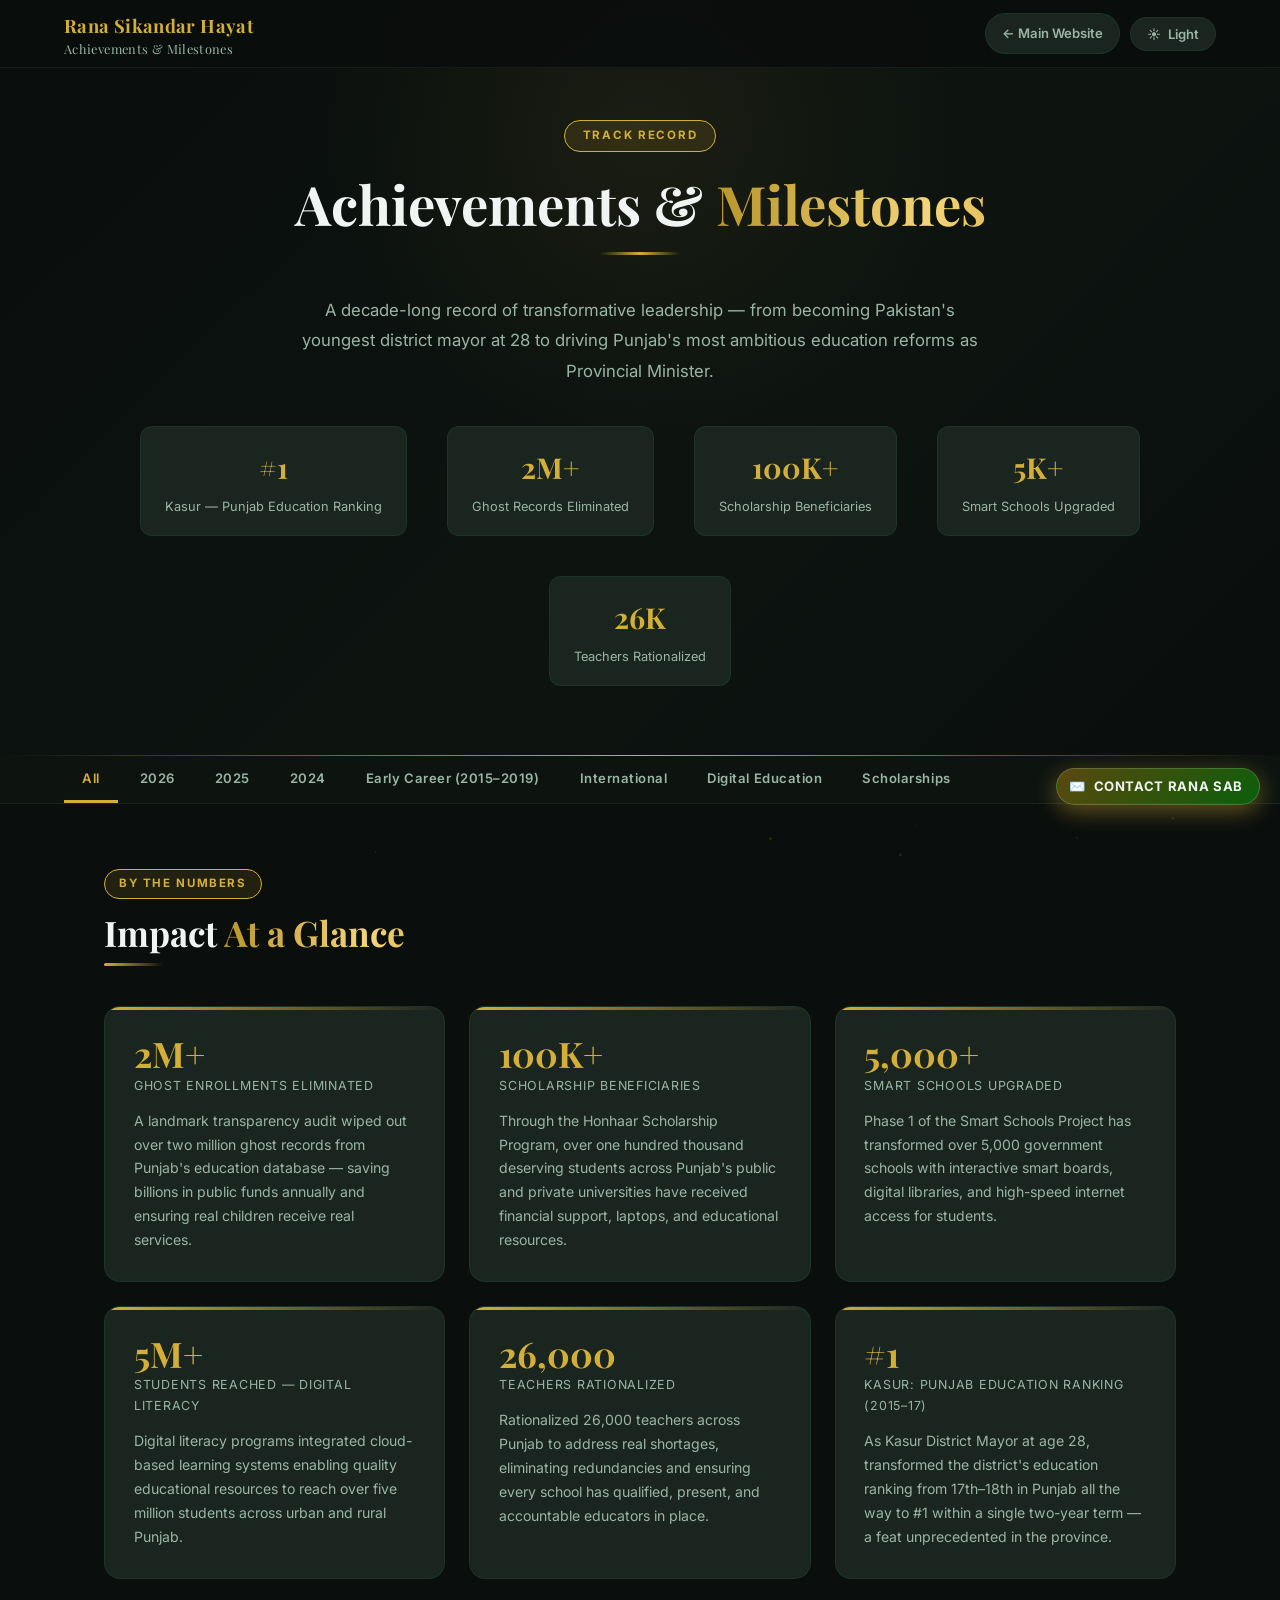
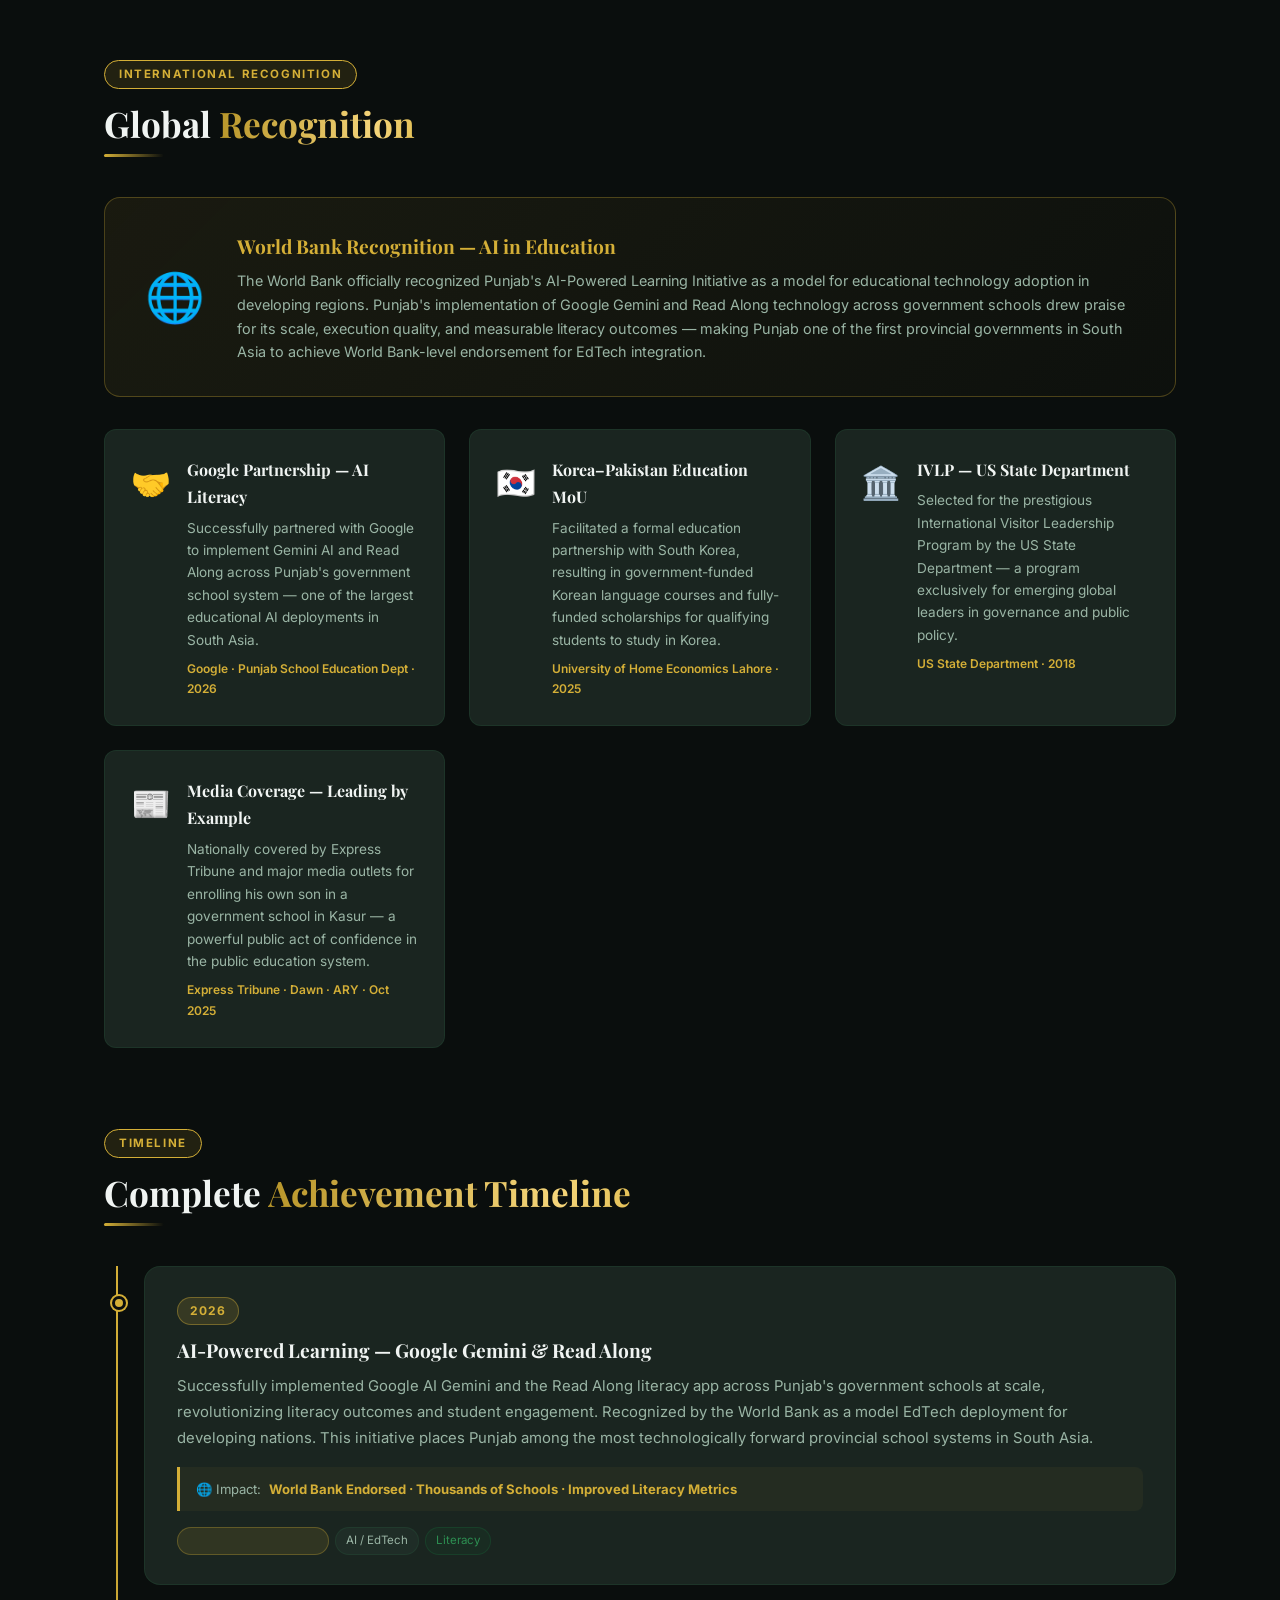
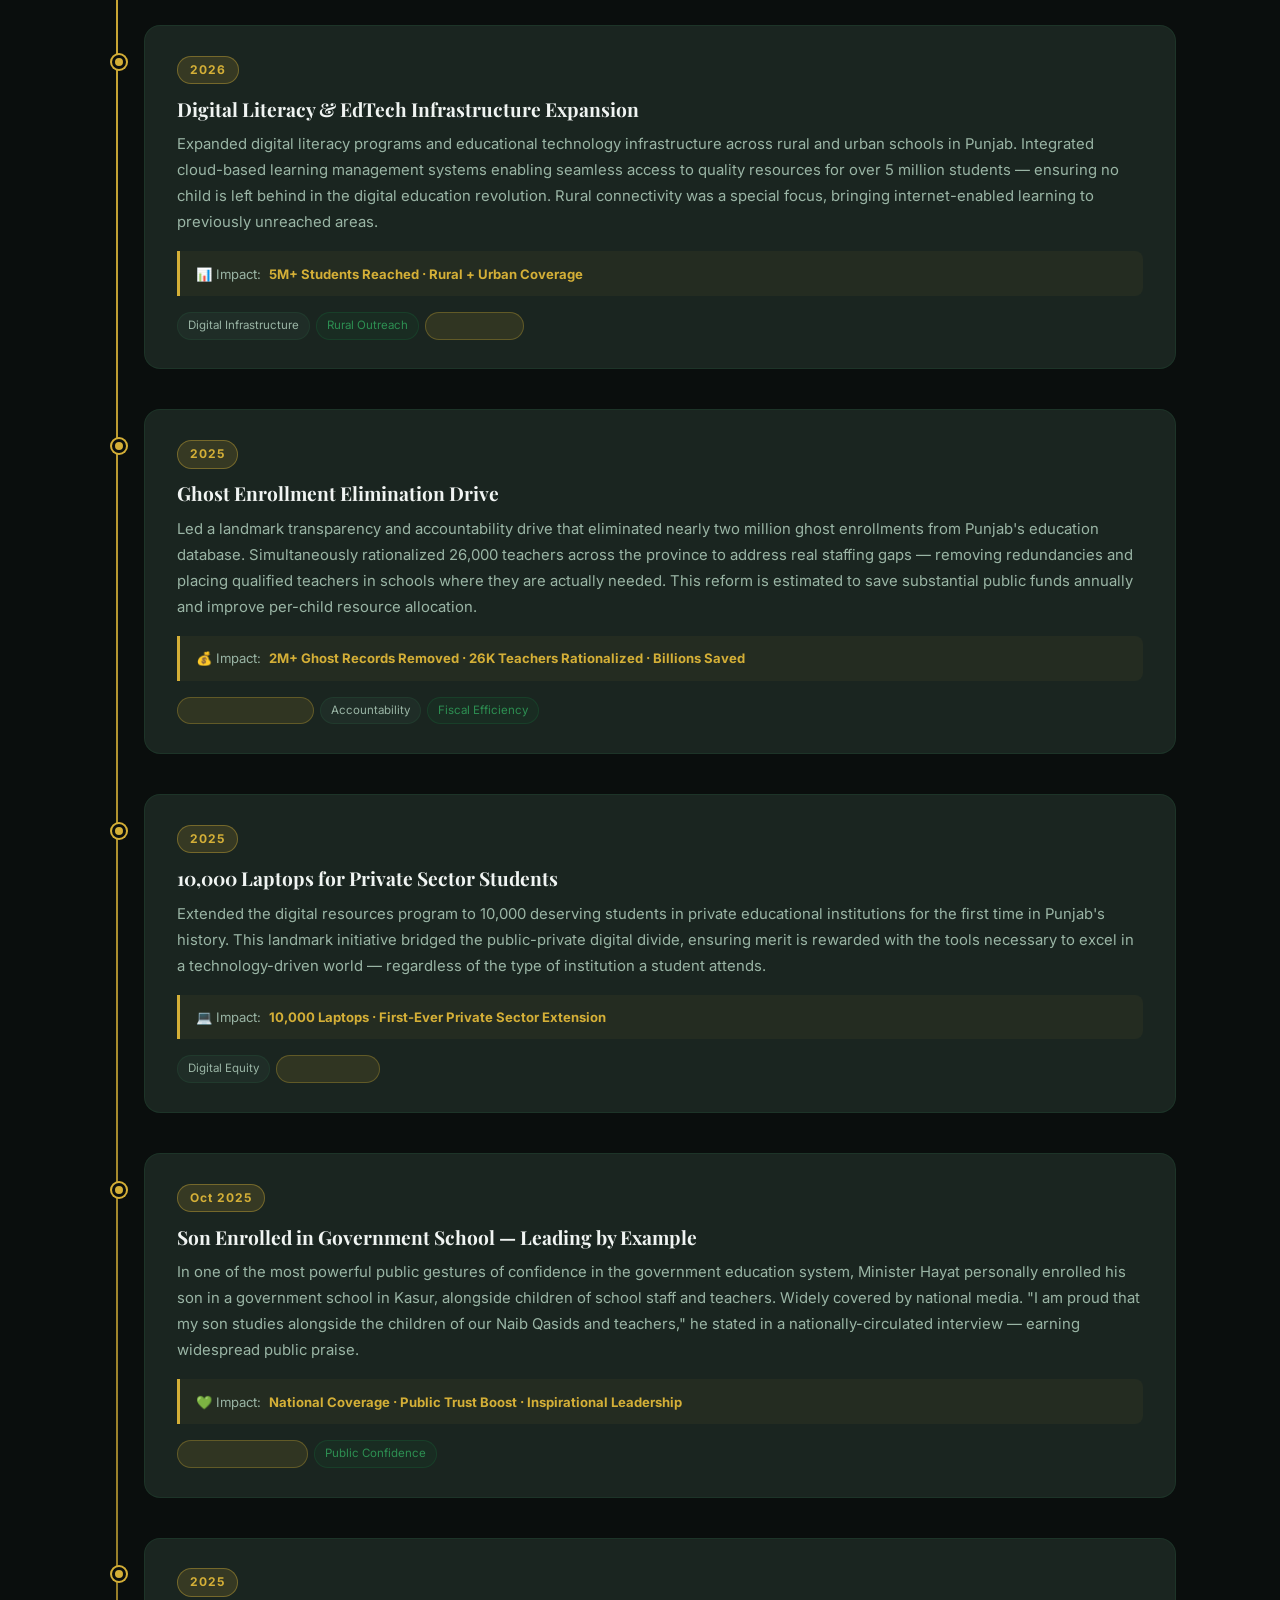
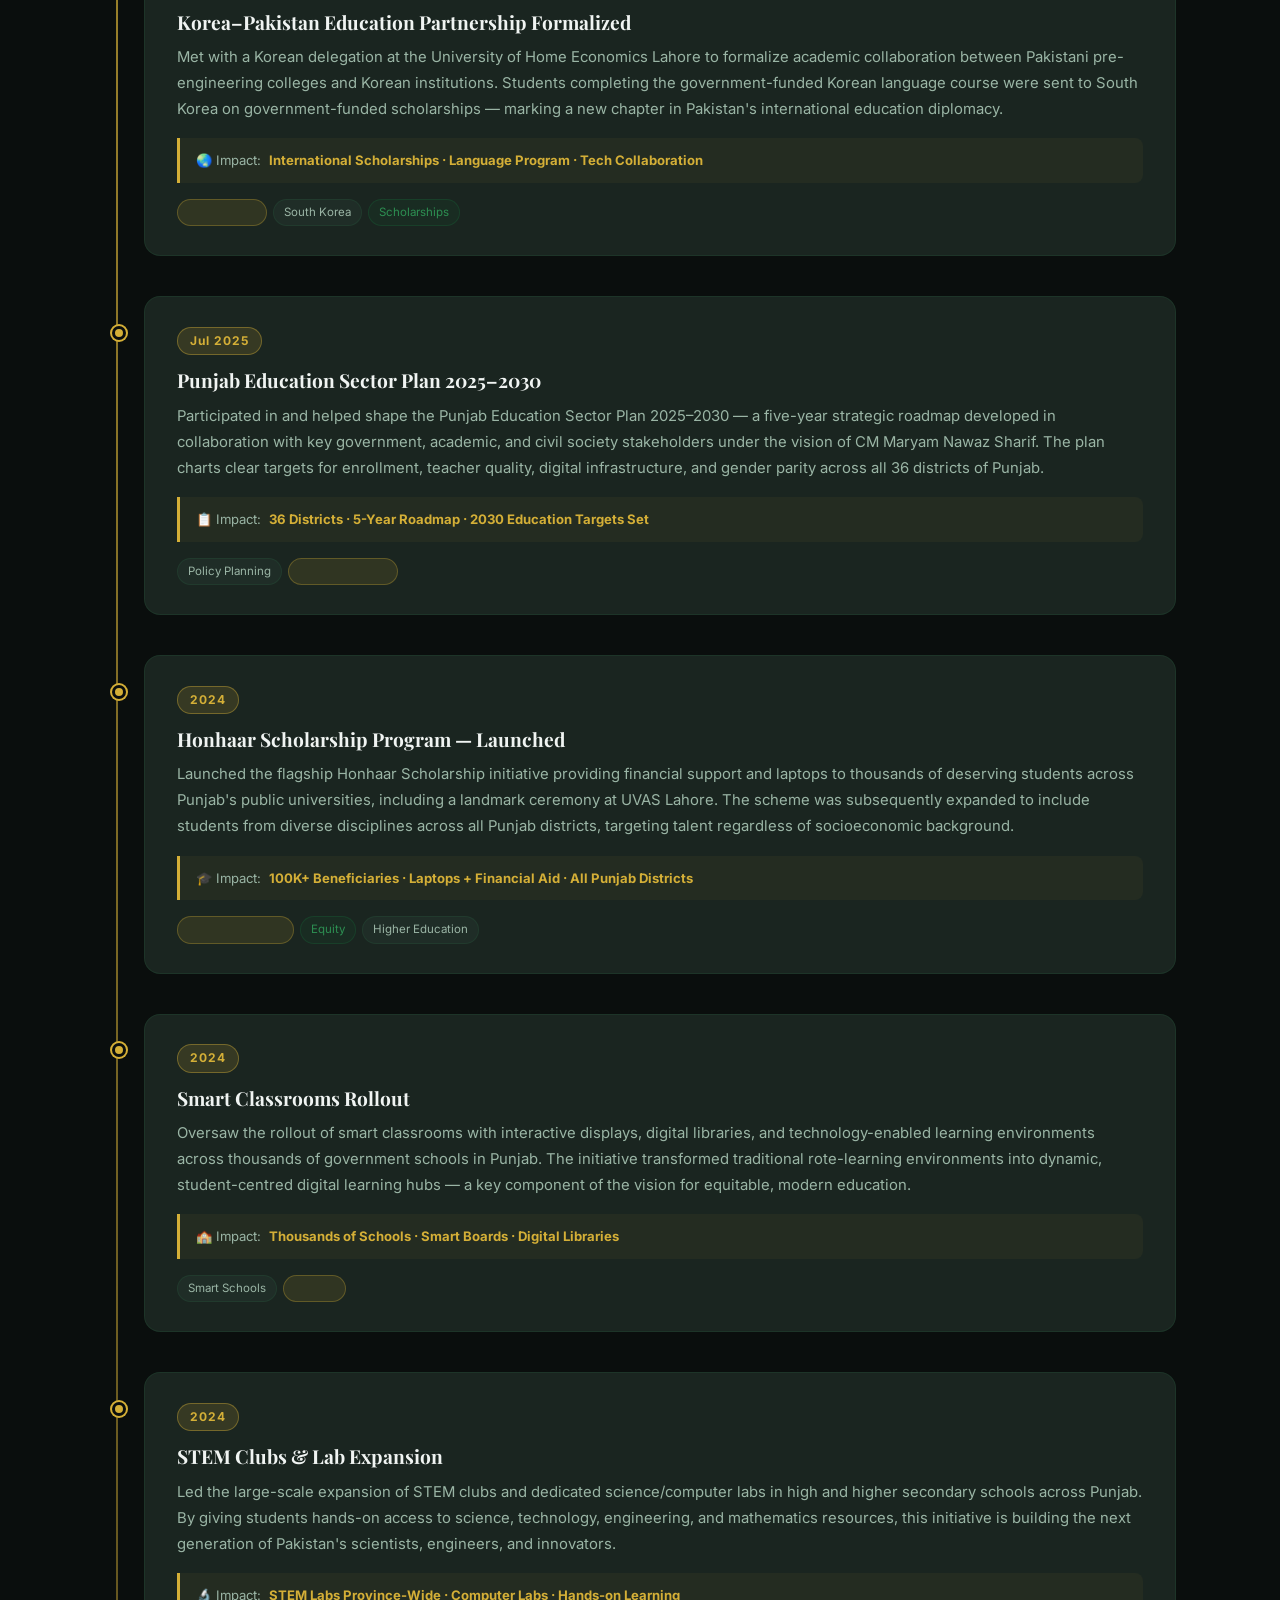
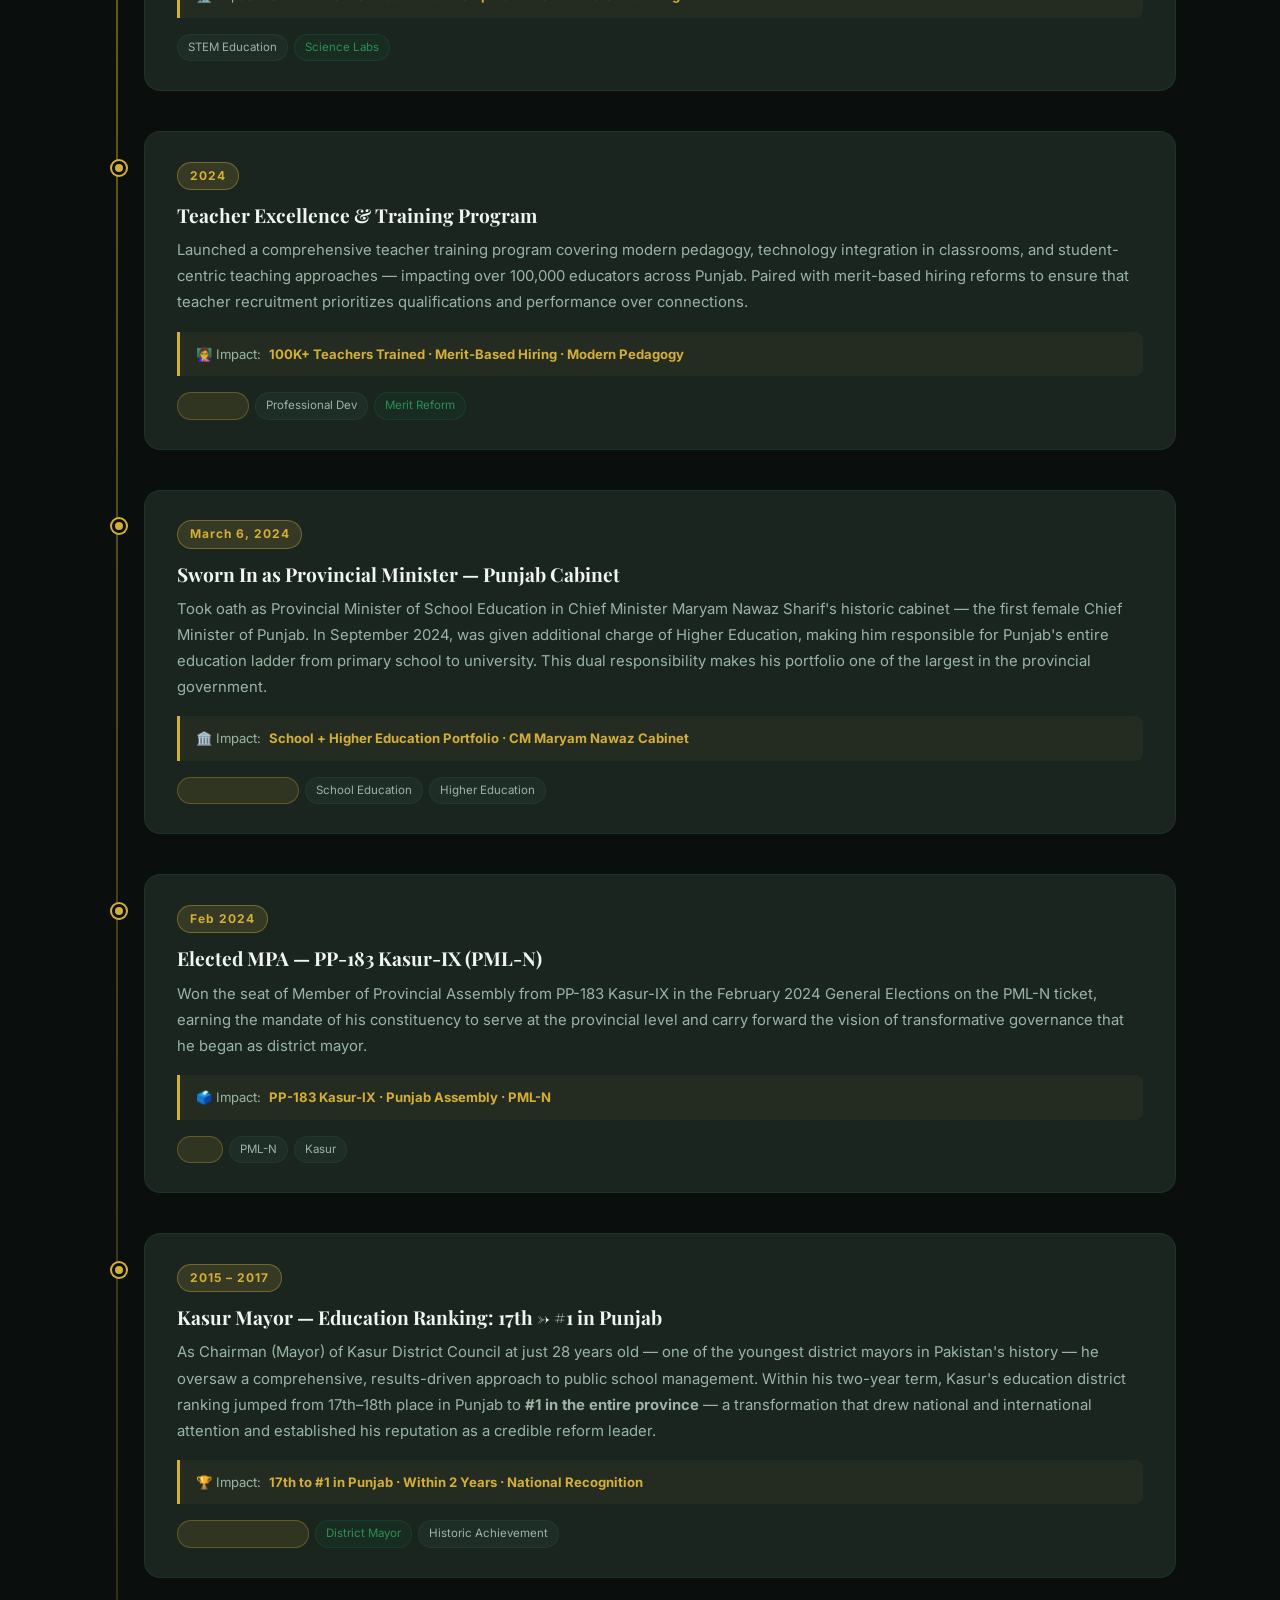
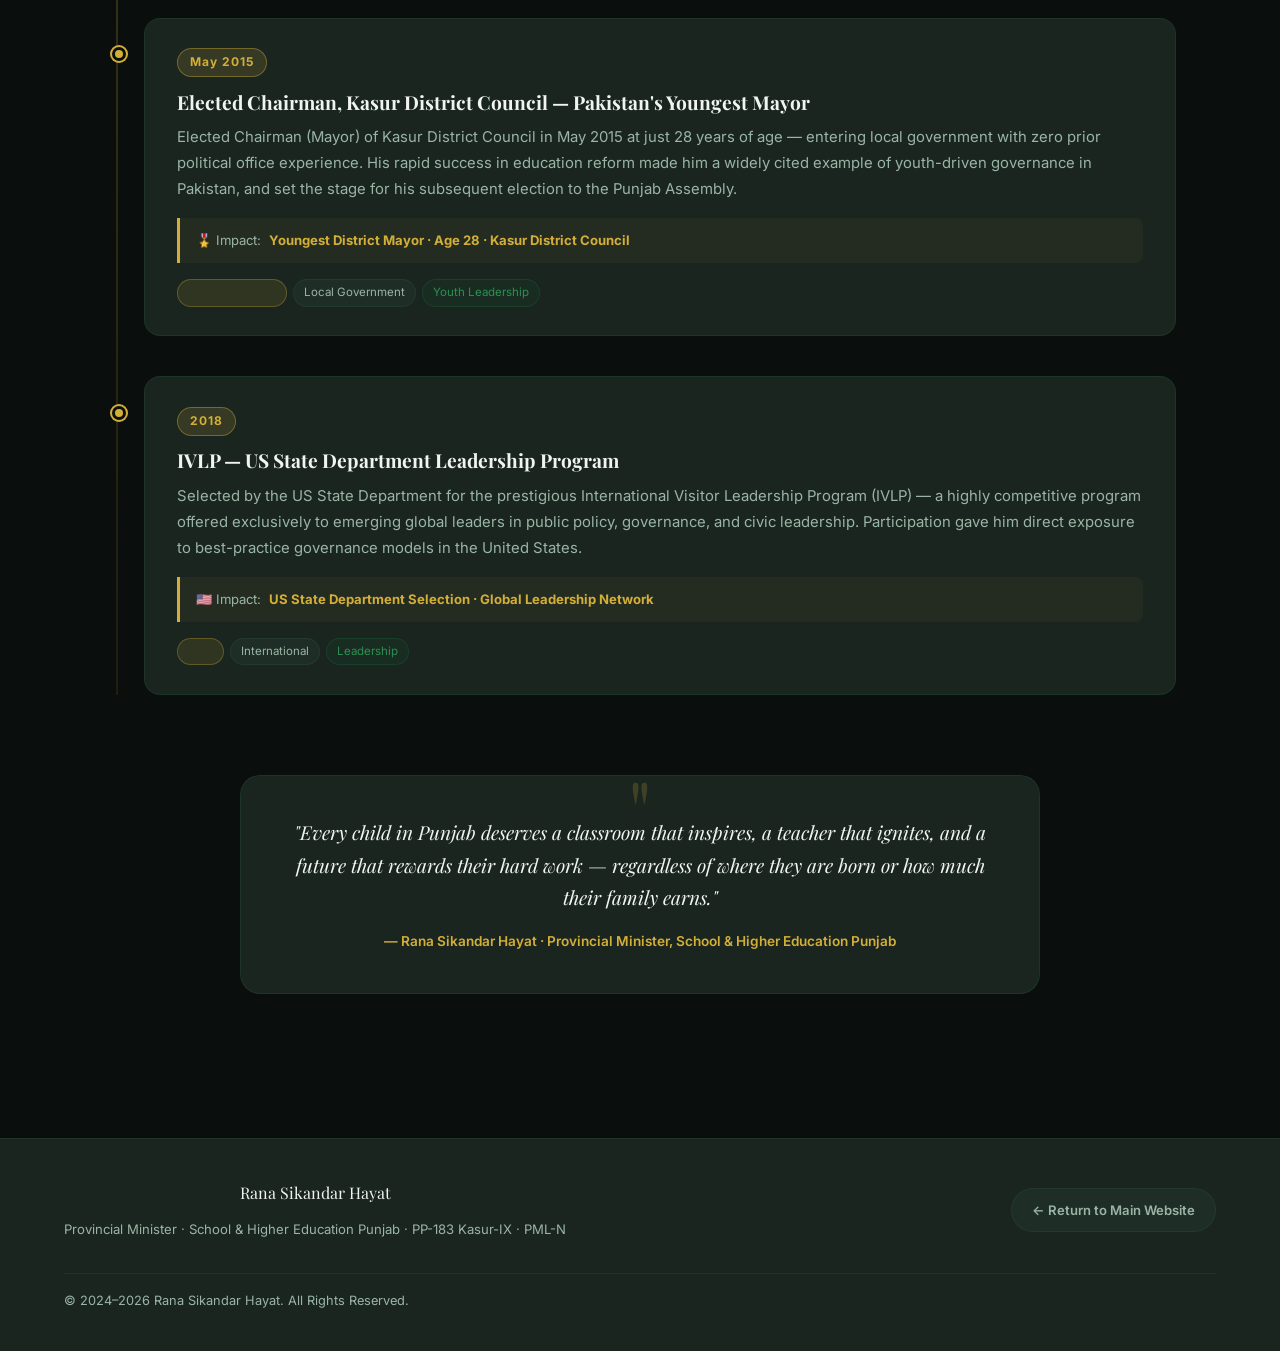
==== achievements.html @ 2fbdd2b3 "Add files via upload" ====
<!DOCTYPE html>
<html lang="en" data-theme="dark">
<head>
<meta charset="UTF-8">
<meta name="viewport" content="width=device-width, initial-scale=1.0">
<title>Achievements & Milestones | Rana Sikandar Hayat</title>
<link rel="shortcut icon" href="favicon/letter-s.ico" type="image/x-icon">
<meta name="description" content="Complete achievements, milestones, and policy reforms of Rana Sikandar Hayat, Provincial Minister of School Education, Punjab.">
<link href="https://fonts.googleapis.com/css2?family=Playfair+Display:wght@400;500;600;700&family=Inter:wght@300;400;500;600;700&display=swap" rel="stylesheet">
<link rel="stylesheet" href="style.css">
</head>
<body class="content-page page-achievements">

<canvas id="particles-canvas"></canvas>
<div class="scroll-progress" id="scrollProgress"></div>

<!-- NAVIGATION -->
<nav>
  <div class="nav-logo">
    Rana Sikandar Hayat
    <span>Achievements & Milestones</span>
  </div>
  <div class="nav-actions">
    <a href="index.html" class="back-btn">← Main Website</a>
    <button class="theme-btn">
      <span id="theme-icon">☀️</span>
      <span id="theme-text">Light</span>
    </button>
  </div>
</nav>

<!-- HERO -->
<section class="page-hero">
  <div class="hero-tag-pill">Track Record</div>
  <h1>Achievements &amp; <span class="gold">Milestones</span></h1>
  <div class="hero-divider-line"></div>
  <p>
    A decade-long record of transformative leadership — from becoming Pakistan's youngest district mayor at 28 
    to driving Punjab's most ambitious education reforms as Provincial Minister.
  </p>
  <div class="hero-stats-row">
    <div class="hero-stat-box">
      <strong>#1</strong>
      <span>Kasur — Punjab Education Ranking</span>
    </div>
    <div class="hero-stat-box">
      <strong>2M+</strong>
      <span>Ghost Records Eliminated</span>
    </div>
    <div class="hero-stat-box">
      <strong>100K+</strong>
      <span>Scholarship Beneficiaries</span>
    </div>
    <div class="hero-stat-box">
      <strong>5K+</strong>
      <span>Smart Schools Upgraded</span>
    </div>
    <div class="hero-stat-box">
      <strong>26K</strong>
      <span>Teachers Rationalized</span>
    </div>
  </div>
</section>

<!-- FILTER BAR -->
<div class="filter-bar" id="filterBar">
  <button class="filter-btn active" data-filter-kind="achievements" data-filter-value="all">All</button>
  <button class="filter-btn" data-filter-kind="achievements" data-filter-value="2026">2026</button>
  <button class="filter-btn" data-filter-kind="achievements" data-filter-value="2025">2025</button>
  <button class="filter-btn" data-filter-kind="achievements" data-filter-value="2024">2024</button>
  <button class="filter-btn" data-filter-kind="achievements" data-filter-value="early">Early Career (2015–2019)</button>
  <button class="filter-btn" data-filter-kind="achievements" data-filter-value="intl">International</button>
  <button class="filter-btn" data-filter-kind="achievements" data-filter-value="digital">Digital Education</button>
  <button class="filter-btn" data-filter-kind="achievements" data-filter-value="scholarship">Scholarships</button>
</div>

<div class="achievements-page">

  <!-- ══ SECTION: LANDMARK IMPACT NUMBERS ══ -->
  <section class="ach-section" data-ach="all">
    <div class="ach-section-tag">By the Numbers</div>
    <h2 class="ach-section-title reveal">Impact <span class="gold">At a Glance</span></h2>
    <div class="ach-divider"></div>
    <div class="ach-cards-grid">
      <div class="ach-card reveal">
        <div class="ach-number">2M+</div>
        <div class="ach-label">Ghost Enrollments Eliminated</div>
        <p style="margin-top:.8rem;">A landmark transparency audit wiped out over two million ghost records from Punjab's education database — saving billions in public funds annually and ensuring real children receive real services.</p>
      </div>
      <div class="ach-card reveal">
        <div class="ach-number">100K+</div>
        <div class="ach-label">Scholarship Beneficiaries</div>
        <p style="margin-top:.8rem;">Through the Honhaar Scholarship Program, over one hundred thousand deserving students across Punjab's public and private universities have received financial support, laptops, and educational resources.</p>
      </div>
      <div class="ach-card reveal">
        <div class="ach-number">5,000+</div>
        <div class="ach-label">Smart Schools Upgraded</div>
        <p style="margin-top:.8rem;">Phase 1 of the Smart Schools Project has transformed over 5,000 government schools with interactive smart boards, digital libraries, and high-speed internet access for students.</p>
      </div>
      <div class="ach-card reveal">
        <div class="ach-number">5M+</div>
        <div class="ach-label">Students Reached — Digital Literacy</div>
        <p style="margin-top:.8rem;">Digital literacy programs integrated cloud-based learning systems enabling quality educational resources to reach over five million students across urban and rural Punjab.</p>
      </div>
      <div class="ach-card reveal">
        <div class="ach-number">26,000</div>
        <div class="ach-label">Teachers Rationalized</div>
        <p style="margin-top:.8rem;">Rationalized 26,000 teachers across Punjab to address real shortages, eliminating redundancies and ensuring every school has qualified, present, and accountable educators in place.</p>
      </div>
      <div class="ach-card reveal">
        <div class="ach-number">#1</div>
        <div class="ach-label">Kasur: Punjab Education Ranking (2015–17)</div>
        <p style="margin-top:.8rem;">As Kasur District Mayor at age 28, transformed the district's education ranking from 17th–18th in Punjab all the way to #1 within a single two-year term — a feat unprecedented in the province.</p>
      </div>
    </div>
  </section>

  <!-- ══ SECTION: WORLD BANK RECOGNITION ══ -->
  <section class="ach-section" data-ach="all intl 2026 digital">
    <div class="ach-section-tag">International Recognition</div>
    <h2 class="ach-section-title reveal">Global <span class="gold">Recognition</span></h2>
    <div class="ach-divider"></div>

    <div class="wb-recognition reveal">
      <div class="wb-logo">🌐</div>
      <div class="wb-body">
        <h4>World Bank Recognition — AI in Education</h4>
        <p>The World Bank officially recognized Punjab's AI-Powered Learning Initiative as a model for educational technology adoption in developing regions. Punjab's implementation of Google Gemini and Read Along technology across government schools drew praise for its scale, execution quality, and measurable literacy outcomes — making Punjab one of the first provincial governments in South Asia to achieve World Bank-level endorsement for EdTech integration.</p>
      </div>
    </div>

    <div class="recognition-grid">
      <div class="recognition-card reveal">
        <div class="rec-icon">🤝</div>
        <div class="rec-body">
          <h4>Google Partnership — AI Literacy</h4>
          <p>Successfully partnered with Google to implement Gemini AI and Read Along across Punjab's government school system — one of the largest educational AI deployments in South Asia.</p>
          <span class="rec-source">Google · Punjab School Education Dept · 2026</span>
        </div>
      </div>
      <div class="recognition-card reveal">
        <div class="rec-icon">🇰🇷</div>
        <div class="rec-body">
          <h4>Korea–Pakistan Education MoU</h4>
          <p>Facilitated a formal education partnership with South Korea, resulting in government-funded Korean language courses and fully-funded scholarships for qualifying students to study in Korea.</p>
          <span class="rec-source">University of Home Economics Lahore · 2025</span>
        </div>
      </div>
      <div class="recognition-card reveal">
        <div class="rec-icon">🏛️</div>
        <div class="rec-body">
          <h4>IVLP — US State Department</h4>
          <p>Selected for the prestigious International Visitor Leadership Program by the US State Department — a program exclusively for emerging global leaders in governance and public policy.</p>
          <span class="rec-source">US State Department · 2018</span>
        </div>
      </div>
      <div class="recognition-card reveal">
        <div class="rec-icon">📰</div>
        <div class="rec-body">
          <h4>Media Coverage — Leading by Example</h4>
          <p>Nationally covered by Express Tribune and major media outlets for enrolling his own son in a government school in Kasur — a powerful public act of confidence in the public education system.</p>
          <span class="rec-source">Express Tribune · Dawn · ARY · Oct 2025</span>
        </div>
      </div>
    </div>
  </section>

  <!-- ══ SECTION: FULL ACHIEVEMENT TIMELINE ══ -->
  <section class="ach-section" data-ach="all">
    <div class="ach-section-tag">Timeline</div>
    <h2 class="ach-section-title reveal">Complete <span class="gold">Achievement Timeline</span></h2>
    <div class="ach-divider"></div>

    <div class="ach-timeline">

      <!-- 2026 -->
      <div class="ach-item reveal" data-filter="2026 digital intl">
        <div class="ach-year-badge">2026</div>
        <h3>AI-Powered Learning — Google Gemini &amp; Read Along</h3>
        <p>Successfully implemented Google AI Gemini and the Read Along literacy app across Punjab's government schools at scale, revolutionizing literacy outcomes and student engagement. Recognized by the World Bank as a model EdTech deployment for developing nations. This initiative places Punjab among the most technologically forward provincial school systems in South Asia.</p>
        <div class="ach-impact"><span>🌐 Impact:</span><strong>World Bank Endorsed · Thousands of Schools · Improved Literacy Metrics</strong></div>
        <div class="ach-tags">
          <span class="ach-tag gold">World Bank Recognition</span>
          <span class="ach-tag">AI / EdTech</span>
          <span class="ach-tag green">Literacy</span>
        </div>
      </div>

      <div class="ach-item reveal" data-filter="2026 digital">
        <div class="ach-year-badge">2026</div>
        <h3>Digital Literacy &amp; EdTech Infrastructure Expansion</h3>
        <p>Expanded digital literacy programs and educational technology infrastructure across rural and urban schools in Punjab. Integrated cloud-based learning management systems enabling seamless access to quality resources for over 5 million students — ensuring no child is left behind in the digital education revolution. Rural connectivity was a special focus, bringing internet-enabled learning to previously unreached areas.</p>
        <div class="ach-impact"><span>📊 Impact:</span><strong>5M+ Students Reached · Rural + Urban Coverage</strong></div>
        <div class="ach-tags">
          <span class="ach-tag">Digital Infrastructure</span>
          <span class="ach-tag green">Rural Outreach</span>
          <span class="ach-tag gold">5M+ Students</span>
        </div>
      </div>

      <!-- 2025 -->
      <div class="ach-item reveal" data-filter="2025">
        <div class="ach-year-badge">2025</div>
        <h3>Ghost Enrollment Elimination Drive</h3>
        <p>Led a landmark transparency and accountability drive that eliminated nearly two million ghost enrollments from Punjab's education database. Simultaneously rationalized 26,000 teachers across the province to address real staffing gaps — removing redundancies and placing qualified teachers in schools where they are actually needed. This reform is estimated to save substantial public funds annually and improve per-child resource allocation.</p>
        <div class="ach-impact"><span>💰 Impact:</span><strong>2M+ Ghost Records Removed · 26K Teachers Rationalized · Billions Saved</strong></div>
        <div class="ach-tags">
          <span class="ach-tag gold">Transparency Reform</span>
          <span class="ach-tag">Accountability</span>
          <span class="ach-tag green">Fiscal Efficiency</span>
        </div>
      </div>

      <div class="ach-item reveal" data-filter="2025">
        <div class="ach-year-badge">2025</div>
        <h3>10,000 Laptops for Private Sector Students</h3>
        <p>Extended the digital resources program to 10,000 deserving students in private educational institutions for the first time in Punjab's history. This landmark initiative bridged the public-private digital divide, ensuring merit is rewarded with the tools necessary to excel in a technology-driven world — regardless of the type of institution a student attends.</p>
        <div class="ach-impact"><span>💻 Impact:</span><strong>10,000 Laptops · First-Ever Private Sector Extension</strong></div>
        <div class="ach-tags">
          <span class="ach-tag">Digital Equity</span>
          <span class="ach-tag gold">First of its Kind</span>
        </div>
      </div>

      <div class="ach-item reveal" data-filter="2025">
        <div class="ach-year-badge">Oct 2025</div>
        <h3>Son Enrolled in Government School — Leading by Example</h3>
        <p>In one of the most powerful public gestures of confidence in the government education system, Minister Hayat personally enrolled his son in a government school in Kasur, alongside children of school staff and teachers. Widely covered by national media. "I am proud that my son studies alongside the children of our Naib Qasids and teachers," he stated in a nationally-circulated interview — earning widespread public praise.</p>
        <div class="ach-impact"><span>💚 Impact:</span><strong>National Coverage · Public Trust Boost · Inspirational Leadership</strong></div>
        <div class="ach-tags">
          <span class="ach-tag gold">Leading by Example</span>
          <span class="ach-tag green">Public Confidence</span>
        </div>
      </div>

      <div class="ach-item reveal" data-filter="2025 intl">
        <div class="ach-year-badge">2025</div>
        <h3>Korea–Pakistan Education Partnership Formalized</h3>
        <p>Met with a Korean delegation at the University of Home Economics Lahore to formalize academic collaboration between Pakistani pre-engineering colleges and Korean institutions. Students completing the government-funded Korean language course were sent to South Korea on government-funded scholarships — marking a new chapter in Pakistan's international education diplomacy.</p>
        <div class="ach-impact"><span>🌏 Impact:</span><strong>International Scholarships · Language Program · Tech Collaboration</strong></div>
        <div class="ach-tags">
          <span class="ach-tag gold">International</span>
          <span class="ach-tag">South Korea</span>
          <span class="ach-tag green">Scholarships</span>
        </div>
      </div>

      <div class="ach-item reveal" data-filter="2025">
        <div class="ach-year-badge">Jul 2025</div>
        <h3>Punjab Education Sector Plan 2025–2030</h3>
        <p>Participated in and helped shape the Punjab Education Sector Plan 2025–2030 — a five-year strategic roadmap developed in collaboration with key government, academic, and civil society stakeholders under the vision of CM Maryam Nawaz Sharif. The plan charts clear targets for enrollment, teacher quality, digital infrastructure, and gender parity across all 36 districts of Punjab.</p>
        <div class="ach-impact"><span>📋 Impact:</span><strong>36 Districts · 5-Year Roadmap · 2030 Education Targets Set</strong></div>
        <div class="ach-tags">
          <span class="ach-tag">Policy Planning</span>
          <span class="ach-tag gold">5-Year Roadmap</span>
        </div>
      </div>

      <!-- 2024 -->
      <div class="ach-item reveal" data-filter="2024 scholarship">
        <div class="ach-year-badge">2024</div>
        <h3>Honhaar Scholarship Program — Launched</h3>
        <p>Launched the flagship Honhaar Scholarship initiative providing financial support and laptops to thousands of deserving students across Punjab's public universities, including a landmark ceremony at UVAS Lahore. The scheme was subsequently expanded to include students from diverse disciplines across all Punjab districts, targeting talent regardless of socioeconomic background.</p>
        <div class="ach-impact"><span>🎓 Impact:</span><strong>100K+ Beneficiaries · Laptops + Financial Aid · All Punjab Districts</strong></div>
        <div class="ach-tags">
          <span class="ach-tag gold">Flagship Initiative</span>
          <span class="ach-tag green">Equity</span>
          <span class="ach-tag">Higher Education</span>
        </div>
      </div>

      <div class="ach-item reveal" data-filter="2024 digital">
        <div class="ach-year-badge">2024</div>
        <h3>Smart Classrooms Rollout</h3>
        <p>Oversaw the rollout of smart classrooms with interactive displays, digital libraries, and technology-enabled learning environments across thousands of government schools in Punjab. The initiative transformed traditional rote-learning environments into dynamic, student-centred digital learning hubs — a key component of the vision for equitable, modern education.</p>
        <div class="ach-impact"><span>🏫 Impact:</span><strong>Thousands of Schools · Smart Boards · Digital Libraries</strong></div>
        <div class="ach-tags">
          <span class="ach-tag">Smart Schools</span>
          <span class="ach-tag gold">EdTech</span>
        </div>
      </div>

      <div class="ach-item reveal" data-filter="2024 digital">
        <div class="ach-year-badge">2024</div>
        <h3>STEM Clubs &amp; Lab Expansion</h3>
        <p>Led the large-scale expansion of STEM clubs and dedicated science/computer labs in high and higher secondary schools across Punjab. By giving students hands-on access to science, technology, engineering, and mathematics resources, this initiative is building the next generation of Pakistan's scientists, engineers, and innovators.</p>
        <div class="ach-impact"><span>🔬 Impact:</span><strong>STEM Labs Province-Wide · Computer Labs · Hands-on Learning</strong></div>
        <div class="ach-tags">
          <span class="ach-tag">STEM Education</span>
          <span class="ach-tag green">Science Labs</span>
        </div>
      </div>

      <div class="ach-item reveal" data-filter="2024">
        <div class="ach-year-badge">2024</div>
        <h3>Teacher Excellence &amp; Training Program</h3>
        <p>Launched a comprehensive teacher training program covering modern pedagogy, technology integration in classrooms, and student-centric teaching approaches — impacting over 100,000 educators across Punjab. Paired with merit-based hiring reforms to ensure that teacher recruitment prioritizes qualifications and performance over connections.</p>
        <div class="ach-impact"><span>👩‍🏫 Impact:</span><strong>100K+ Teachers Trained · Merit-Based Hiring · Modern Pedagogy</strong></div>
        <div class="ach-tags">
          <span class="ach-tag gold">Teachers</span>
          <span class="ach-tag">Professional Dev</span>
          <span class="ach-tag green">Merit Reform</span>
        </div>
      </div>

      <div class="ach-item reveal" data-filter="2024">
        <div class="ach-year-badge">March 6, 2024</div>
        <h3>Sworn In as Provincial Minister — Punjab Cabinet</h3>
        <p>Took oath as Provincial Minister of School Education in Chief Minister Maryam Nawaz Sharif's historic cabinet — the first female Chief Minister of Punjab. In September 2024, was given additional charge of Higher Education, making him responsible for Punjab's entire education ladder from primary school to university. This dual responsibility makes his portfolio one of the largest in the provincial government.</p>
        <div class="ach-impact"><span>🏛️ Impact:</span><strong>School + Higher Education Portfolio · CM Maryam Nawaz Cabinet</strong></div>
        <div class="ach-tags">
          <span class="ach-tag gold">Provincial Minister</span>
          <span class="ach-tag">School Education</span>
          <span class="ach-tag">Higher Education</span>
        </div>
      </div>

      <div class="ach-item reveal" data-filter="2024">
        <div class="ach-year-badge">Feb 2024</div>
        <h3>Elected MPA — PP-183 Kasur-IX (PML-N)</h3>
        <p>Won the seat of Member of Provincial Assembly from PP-183 Kasur-IX in the February 2024 General Elections on the PML-N ticket, earning the mandate of his constituency to serve at the provincial level and carry forward the vision of transformative governance that he began as district mayor.</p>
        <div class="ach-impact"><span>🗳️ Impact:</span><strong>PP-183 Kasur-IX · Punjab Assembly · PML-N</strong></div>
        <div class="ach-tags">
          <span class="ach-tag gold">MPA</span>
          <span class="ach-tag">PML-N</span>
          <span class="ach-tag">Kasur</span>
        </div>
      </div>

      <!-- Early Career -->
      <div class="ach-item reveal" data-filter="early">
        <div class="ach-year-badge">2015 – 2017</div>
        <h3>Kasur Mayor — Education Ranking: 17th → #1 in Punjab</h3>
        <p>As Chairman (Mayor) of Kasur District Council at just 28 years old — one of the youngest district mayors in Pakistan's history — he oversaw a comprehensive, results-driven approach to public school management. Within his two-year term, Kasur's education district ranking jumped from 17th–18th place in Punjab to <strong>#1 in the entire province</strong> — a transformation that drew national and international attention and established his reputation as a credible reform leader.</p>
        <div class="ach-impact"><span>🏆 Impact:</span><strong>17th to #1 in Punjab · Within 2 Years · National Recognition</strong></div>
        <div class="ach-tags">
          <span class="ach-tag gold">#1 Punjab Education</span>
          <span class="ach-tag green">District Mayor</span>
          <span class="ach-tag">Historic Achievement</span>
        </div>
      </div>

      <div class="ach-item reveal" data-filter="early">
        <div class="ach-year-badge">May 2015</div>
        <h3>Elected Chairman, Kasur District Council — Pakistan's Youngest Mayor</h3>
        <p>Elected Chairman (Mayor) of Kasur District Council in May 2015 at just 28 years of age — entering local government with zero prior political office experience. His rapid success in education reform made him a widely cited example of youth-driven governance in Pakistan, and set the stage for his subsequent election to the Punjab Assembly.</p>
        <div class="ach-impact"><span>🎖️ Impact:</span><strong>Youngest District Mayor · Age 28 · Kasur District Council</strong></div>
        <div class="ach-tags">
          <span class="ach-tag gold">Youngest Mayor</span>
          <span class="ach-tag">Local Government</span>
          <span class="ach-tag green">Youth Leadership</span>
        </div>
      </div>

      <div class="ach-item reveal" data-filter="early intl">
        <div class="ach-year-badge">2018</div>
        <h3>IVLP — US State Department Leadership Program</h3>
        <p>Selected by the US State Department for the prestigious International Visitor Leadership Program (IVLP) — a highly competitive program offered exclusively to emerging global leaders in public policy, governance, and civic leadership. Participation gave him direct exposure to best-practice governance models in the United States.</p>
        <div class="ach-impact"><span>🇺🇸 Impact:</span><strong>US State Department Selection · Global Leadership Network</strong></div>
        <div class="ach-tags">
          <span class="ach-tag gold">IVLP</span>
          <span class="ach-tag">International</span>
          <span class="ach-tag green">Leadership</span>
        </div>
      </div>

    </div>
  </section>

  <!-- ══ SECTION: KEY QUOTE ══ -->
  <div class="ach-quote reveal">
    <blockquote>"Every child in Punjab deserves a classroom that inspires, a teacher that ignites, and a future that rewards their hard work — regardless of where they are born or how much their family earns."</blockquote>
    <cite>— Rana Sikandar Hayat · Provincial Minister, School &amp; Higher Education Punjab</cite>
  </div>

</div><!-- /.achievements-page -->

<!-- FOOTER -->
<footer>
  <div class="footer-brand">
    <p>Rana Sikandar Hayat</p>
    <p>Provincial Minister · School &amp; Higher Education Punjab · PP-183 Kasur-IX · PML-N</p>
  </div>
  <a href="index.html" class="footer-back">← Return to Main Website</a>
  <div class="footer-bottom">
    <p>© 2024–2026 Rana Sikandar Hayat. All Rights Reserved.</p>
  </div>
</footer>

<!-- BACK TO TOP -->
<button class="back-to-top" id="backToTopPg" aria-label="Back to top">🔝</button>

<!-- AUTO SCROLL -->
<button class="auto-scroll-btn" id="autoScrollPg" title="Auto Scroll">⇓</button>

<!-- CONTACT BUTTON -->
<a href="index.html#contact" class="contact-fixed-btn" id="contactFixedBtn" title="Contact Rana Sab">
  <span class="cfb-icon">✉️</span>
  <span class="cfb-text">Contact Rana Sab</span>
</a>
  <script src="script.js"></script>
</body>
</html>
---- style.css ----
/* ═══════════════════════════════════════════════════════════
   RANA SIKANDAR HAYAT - OFFICIAL WEBSITE STYLES
   Provincial Minister of School Education, Punjab
   ═══════════════════════════════════════════════════════════ */

/* ═══════════════════════════════════════════════════════════
   CSS VARIABLES & THEME SYSTEM
   ═══════════════════════════════════════════════════════════ */

:root {
  --green: #1a6b3a;
  --green-light: #2d8f52;
  --gold: #d4af37;
  --gold-light: #f0d06e;
  --yellow-light: #f6db7a;
  --yellow-dark: #b8860b;
}

[data-theme="dark"] {
  --green: #1a6b3a;
  --green-light: #2d8f52;
  --gold: #d4af37;
  --gold-light: #f0d06e;
  --yellow-light: #f6db7a;
  --yellow-dark: #b8860b;
  --bg: #0a0e0d;
  --bg-gradient: linear-gradient(135deg, #0a0e0d 0%, #0f1612 50%, #0a0e0d 100%);
  --surface: #1a2520;
  --text: #f0f4f2;
  --text-secondary: #9ab5a5;
  --border: rgba(42, 104, 70, 0.2);
}

[data-theme="light"] {
  --green: #0d5a2b;
  --green-light: #1a7f3f;
  --gold: #8a6d10;
  --gold-light: #b8962a;
  --yellow-light: #d7b84a;
  --yellow-dark: #7b5f0b;
  --bg: #f2f7f4;
  --bg-secondary: #e6f0ea;
  --bg-gradient: linear-gradient(135deg, #f2f7f4 0%, #e6f0ea 50%, #f2f7f4 100%);
  --surface: #ffffff;
  --text: #0d1f17;
  --text-primary: #0d1f17;
  --text-secondary: #3a5f4a;
  --border: rgba(26, 107, 58, 0.2);
}

* { 
  margin: 0; 
  padding: 0; 
  box-sizing: border-box; 
}

html {
  overflow-x: clip;
  width: 100%;
}

body {
  font-family: 'Inter', sans-serif;
  background: var(--bg-gradient);
  color: var(--text);
  line-height: 1.6;
  overflow-x: clip;
  width: 100%;
}

@supports not (overflow: clip) {
  html,
  body {
    overflow-x: hidden;
  }
}

img,
video,
svg,
canvas,
iframe {
  max-width: 100%;
}

nav {
  position: fixed;
  top: 0;
  width: 100%;
  background: rgba(10, 14, 13, 0.85);
  backdrop-filter: blur(20px);
  border-bottom: 1px solid var(--border);
  padding: 1.2rem 5%;
  display: flex;
  justify-content: space-between;
  align-items: center;
  z-index: 1000;
  transition: all 0.3s ease;
}

.logo {
  font-family: 'Playfair Display', serif;
  font-size: 1.5rem;
  font-weight: 700;
  color: var(--gold);
  letter-spacing: 0.5px;
}

.nav-menu {
  display: flex;
  gap: 0.6rem;
  list-style: none;
}

.nav-menu a {
  color: var(--text-secondary);
  text-decoration: none;
  font-weight: 600;
  font-size: 0.9rem;
  text-transform: uppercase;
  letter-spacing: 0.7px;
  transition: color 0.3s;
}

.nav-menu a:hover {
  color: var(--green-light);
}

.theme-toggle {
  background: var(--surface);
  border: 1px solid var(--border);
  padding: 0.5rem 1rem;
  border-radius: 50px;
  cursor: pointer;
  color: var(--text-secondary);
  font-size: 0.85rem;
  transition: all 0.3s;
}

.theme-toggle:hover {
  border-color: var(--green-light);
  color: var(--green-light);
}

.hero {
  min-height: 81vh;
  padding: 78px 6% 38px;
  display: grid;
  grid-template-columns: 1fr 1fr;
  gap: 46px;
  align-items: center;
  position: relative;
}

.hero-tag {
  display: inline-block;
  background: rgba(26, 107, 58, 0.1);
  border: 1px solid var(--green);
  color: var(--green-light);
  padding: 0.54rem 1.15rem;
  border-radius: 50px;
  font-size: 0.72rem;
  font-weight: 600;
  text-transform: uppercase;
  letter-spacing: 1.5px;
  margin-bottom: 1.15rem;
}

.hero-title {
  font-family: 'Playfair Display', serif;
  font-size: 4rem;
  font-weight: 700;
  line-height: 1.1;
  margin-bottom: 0.7rem;
}

.hero-tagline {
  font-family: 'Playfair Display', serif;
  font-size: 1.3rem;
  font-weight: 500;
  color: var(--text-secondary);
  margin-bottom: 1.2rem;
  font-style: italic;
  letter-spacing: 0.5px;
  line-height: 1.4;
  animation: heroFadeUp .7s ease both;
  animation-delay: .35s;
}

.hero-tagline .gold {
  color: var(--gold);
  font-weight: 600;
}

.hero-subtitle {
  font-size: 1.25rem;
  color: var(--text-secondary);
  font-weight: 300;
  letter-spacing: 0.5px;
  margin-bottom: 1.35rem;
}

.hero-divider {
  width: 80px;
  height: 3px;
  background: linear-gradient(90deg, var(--gold), transparent);
  margin: 1.35rem 0;
}

.hero-bio {
  color: var(--text-secondary);
  font-size: 1rem;
  line-height: 1.8;
  margin-bottom: 1.9rem;
  max-width: 540px;
}

.hero-stats {
  display: grid;
  grid-template-columns: repeat(3, 1fr);
  gap: 1.4rem;
  margin-bottom: 1.9rem;
}

.stat-card {
  text-align: center;
  padding: 1.6rem;
  background: var(--surface);
  border: 1px solid var(--border);
  border-radius: 14px;
  transition: all 0.4s;
}

.stat-card:hover {
  transform: translateY(-5px);
  border-color: var(--green);
  box-shadow: 0 12px 35px rgba(13, 90, 43, 0.15);
}

.stat-number {
  font-family: 'Playfair Display', serif;
  font-size: 2.5rem;
  font-weight: 700;
  color: var(--gold);
  margin-bottom: 0.5rem;
}

.stat-label {
  font-size: 0.82rem;
  color: var(--text-secondary);
  text-transform: uppercase;
  letter-spacing: 1px;
}

.hero-cta {
  display: flex;
  gap: 1.4rem;
}

.btn {
  padding: 1rem 2.5rem;
  border-radius: 50px;
  font-weight: 600;
  font-size: 0.95rem;
  text-decoration: none;
  transition: all 0.3s;
  display: inline-block;
  cursor: pointer;
  border: none;
}

.btn-primary {
  background: var(--green);
  color: white;
}

.btn-primary:hover {
  background: var(--green-light);
  transform: translateY(-2px);
  box-shadow: 0 10px 30px rgba(26, 107, 58, 0.3);
}

.btn-secondary {
  background: transparent;
  color: var(--text);
  border: 2px solid var(--border);
}

.btn-secondary:hover {
  border-color: var(--gold);
  color: var(--gold);
  box-shadow: 0 8px 20px rgba(157, 127, 31, 0.2);
}

.hero-image-container {
  position: relative;
  width: 100%;
  max-width: 90%;
  justify-self: end;
}

.image-frame {
  position: relative;
  border-radius: 20px;
  overflow: hidden;
  border: 3px solid var(--gold);
  box-shadow: 0 20px 60px rgba(0, 0, 0, 0.3);
}

.image-frame img {
  width: 100%;
  height: 100%;
  object-fit: cover;
  display: block;
  transition: transform 0.4s ease;
}

.image-frame:hover img {
  transform: scale(1.06);
}

.image-badge {
  position: absolute;
  bottom: 22px;
  left: 22px;
  background: var(--surface);
  border: 1px solid var(--border);
  padding: 1rem 1.5rem;
  border-radius: 12px;
  display: flex;
  align-items: center;
  gap: 1rem;
  backdrop-filter: blur(10px);
  box-shadow: 0 8px 32px rgba(0, 0, 0, 0.2);
}

.badge-icon {
  font-size: 2rem;
}

.badge-text {
  display: flex;
  flex-direction: column;
}

.badge-text strong {
  color: var(--text);
  font-size: 0.95rem;
}

.badge-text span {
  color: var(--text-secondary);
  font-size: 0.82rem;
}

.section-tag {
  display: inline-block;
  color: var(--green-light);
  font-size: 0.75rem;
  font-weight: 700;
  text-transform: uppercase;
  letter-spacing: 2px;
  margin-bottom: 1rem;
}

.section-title {
  font-family: 'Playfair Display', serif;
  font-size: 3rem;
  font-weight: 700;
  margin-bottom: 1rem;
}

.section-divider {
  width: 100px;
  height: 3px;
  background: linear-gradient(90deg, var(--gold), transparent);
  margin: 2rem auto 4rem;
}

.gold {
  color: var(--gold);
}

.about-section {
  padding: 60px 5% 10px;
  text-align: center;
}

.about-grid {
  display: grid;
  grid-template-columns: 1fr 1fr;
  gap: 4rem;
  margin-top: 4rem;
  text-align: left;
}

.about-text h3 {
  font-family: 'Playfair Display', serif;
  font-size: 1.8rem;
  margin-bottom: 1.5rem;
  color: var(--gold);
}

.about-text p {
  color: var(--text-secondary);
  margin-bottom: 1.5rem;
  line-height: 1.8;
}

.about-highlights {
  display: grid;
  gap: 1.5rem;
}

.highlight-card {
  background: var(--surface);
  border: 1px solid var(--border);
  padding: 1.5rem;
  border-radius: 12px;
  transition: all 0.3s;
}

.highlight-card:hover {
  border-color: var(--green);
  transform: translateX(10px);
  box-shadow: 0 12px 35px rgba(26, 107, 58, 0.15);
}

.highlight-icon {
  font-size: 2.5rem;
  margin-bottom: 1rem;
}

.highlight-card h4 {
  font-size: 1.2rem;
  margin-bottom: 0.5rem;
  color: var(--text);
}

.highlight-card p {
  color: var(--text-secondary);
  font-size: 0.95rem;
  line-height: 1.6;
}

.achievements-section {
  padding: 100px 5%;
  background: var(--surface);
  text-align: center;
}

.achievements-grid {
  display: grid;
  grid-template-columns: repeat(3, 1fr);
  gap: 2rem;
  margin-top: 4rem;
}

.achievement-card {
  background: var(--bg);
  border: 1px solid var(--border);
  padding: 2rem;
  border-radius: 12px;
  text-align: left;
  transition: all 0.3s;
  position: relative;
  overflow: hidden;
}

.achievement-media {
  width: calc(100% + 4rem);
  margin: -2rem -2rem 1.4rem;
  aspect-ratio: 16 / 10;
  position: relative;
  overflow: hidden;
  border-bottom: 1px solid var(--border);
  background: var(--surface);
}

@media (max-width: 480px) {

  .achievement-card {
  background: var(--bg);
  border: 1px solid var(--border);
  padding: 1.5rem;
  border-radius: 12px;
  text-align: left;
  transition: all 0.3s;
  position: relative;
  overflow: hidden;
  }
  .achievement-media {
    width: 100%;
    margin: -2rem 1.4rem;
    aspect-ratio: 16 / 10;
    position: relative;
    overflow: hidden;
    border-bottom: 1px solid var(--border);
    background: var(--surface);
  }
}

.achievement-media img {
  width: 100%;
  height: 100%;
  object-fit: cover;
  display: block;
  transition: transform 0.4s ease, opacity 0.65s ease;
}

.achievement-media.has-slides img {
  position: absolute;
  inset: 0;
  opacity: 0;
  transform: scale(1.02);
  transition: opacity 0.65s ease, transform 0.4s ease;
}

.achievement-media.has-slides img.is-active {
  opacity: 1;
  transform: scale(1);
}

.achievement-card:hover .achievement-media img {
  transform: scale(1.06);
}

.achievement-media-placeholder {
  display: grid;
  place-items: center;
  background:
    radial-gradient(circle at top right, rgba(212, 175, 55, 0.2), transparent 42%),
    linear-gradient(135deg, rgba(26, 107, 58, 0.22), rgba(212, 175, 55, 0.12));
}

.achievement-media-placeholder::before {
  content: '';
  position: absolute;
  inset: 1rem;
  border: 1px dashed rgba(240, 208, 110, 0.45);
  border-radius: 14px;
}

.achievement-media-placeholder span {
  position: relative;
  z-index: 1;
  display: inline-block;
  padding: 0.5rem 0.9rem;
  border-radius: 999px;
  background: rgba(10, 14, 13, 0.72);
  color: var(--gold-light);
  font-size: 0.78rem;
  font-weight: 700;
  letter-spacing: 0.08em;
  text-transform: uppercase;
}

.achievement-card::before {
  content: '';
  position: absolute;
  top: 0;
  left: 0;
  width: 4px;
  height: 100%;
  background: var(--gold);
  transform: scaleY(0);
  transition: transform 0.3s;
}

.achievement-card:hover::before {
  transform: scaleY(1);
}

.achievement-card:hover {
  transform: translateY(-5px);
  border-color: var(--green);
  box-shadow: 0 12px 35px rgba(26, 107, 58, 0.2);
}

.achievement-year {
  display: inline-block;
  background: rgba(26, 107, 58, 0.1);
  color: var(--green-light);
  padding: 0.4rem 1rem;
  border-radius: 50px;
  font-size: 0.75rem;
  font-weight: 700;
  margin-bottom: 1rem;
}

.achievement-card h3 {
  font-size: 1.3rem;
  margin-bottom: 1rem;
  color: var(--text);
}

.achievement-card p {
  color: var(--text-secondary);
  line-height: 1.7;
  font-size: 0.95rem;
}

.initiatives-section {
  padding: 100px 5%;
  text-align: center;
}

.initiatives-grid {
  display: grid;
  grid-template-columns: repeat(2, 1fr);
  gap: 2rem;
  margin-top: 4rem;
}

.initiative-card {
  background: var(--surface);
  border: 1px solid var(--border);
  padding: 2rem;
  border-radius: 12px;
  text-align: left;
  transition: all 0.3s;
}

.initiative-card:hover {
  border-color: var(--green);
  transform: translateY(-5px);
  box-shadow: 0 12px 35px rgba(26, 107, 58, 0.18);
}

.initiative-header {
  display: flex;
  justify-content: space-between;
  margin-bottom: 1.5rem;
}

.initiative-status {
  padding: 0.4rem 1rem;
  border-radius: 50px;
  font-size: 0.7rem;
  font-weight: 700;
  text-transform: uppercase;
}

.initiative-status.active {
  background: rgba(26, 107, 58, 0.1);
  color: var(--green-light);
}

.initiative-status.planning {
  background: rgba(212, 175, 55, 0.1);
  color: var(--gold);
}

.initiative-category {
  padding: 0.4rem 1rem;
  border-radius: 50px;
  font-size: 0.7rem;
  font-weight: 600;
  background: rgba(255, 255, 255, 0.05);
  color: var(--text-secondary);
}

.initiative-card h3 {
  font-size: 1.4rem;
  margin-bottom: 1rem;
  color: var(--text);
}

.initiative-card p {
  color: var(--text-secondary);
  line-height: 1.7;
  margin-bottom: 1.5rem;
}

.initiative-stats {
  display: grid;
  grid-template-columns: 1fr 1fr;
  gap: 1rem;
  padding-top: 1.5rem;
  border-top: 1px solid var(--border);
}

.mini-stat {
  text-align: center;
}

.mini-stat strong {
  display: block;
  font-size: 1.5rem;
  color: var(--gold);
  margin-bottom: 0.3rem;
}

.mini-stat span {
  font-size: 0.8rem;
  color: var(--text-secondary);
  text-transform: uppercase;
  letter-spacing: 1px;
}

.gallery-section {
  padding: 100px 5% 20px;
  background: var(--surface);
  text-align: center;
}

.gallery-feature {
  margin-top: 4rem;
  max-width: 1200px;
  margin-left: auto;
  margin-right: auto;
  display: grid;
  grid-template-columns: 1fr 1fr;
  gap: 2.5rem;
  align-items: center;
  position: relative;
}

.gallery-feature::before {
  content: '';
  position: absolute;
  left: 50%;
  top: 50%;
  width: 76px;
  height: 2px;
  transform: translate(-50%, -50%);
  background: linear-gradient(90deg, transparent, rgba(212, 175, 55, 0.9), transparent);
  box-shadow: 0 0 16px rgba(212, 175, 55, 0.35);
  z-index: 0;
}

.gallery-feature > * {
  position: relative;
  z-index: 1;
}

.feature-image-container {
  position: relative;
  border-radius: 20px;
  overflow: hidden;
  aspect-ratio: 3 / 2;
}

.feature-image-container::after {
  content: none;
}

.feature-image-container > img {
  width: 100%;
  height: 100%;
  object-fit: cover;
  display: block;
  border-radius: 20px;
  transition: transform 0.4s ease;
}

.feature-image-container:hover > img {
  transform: scale(1.06);
}

.image-overlay {
  position: absolute;
  top: 20px;
  left: 20px;
  background: rgba(10, 14, 13, 0.82);
  backdrop-filter: blur(10px);
  padding: 0.7rem 1.5rem;
  border-radius: 50px;
  border: 1px solid var(--border);
}

.overlay-tag {
  color: var(--gold);
  font-size: 0.75rem;
  font-weight: 700;
  text-transform: uppercase;
  letter-spacing: 1.5px;
}

.event-caption {
  text-align: left;
  padding: 2rem;
  background: var(--bg);
  border: 1px solid var(--border);
  border-radius: 16px;
  border-top: 3px solid var(--gold);
  margin-top: 1.5rem;
}

.event-caption::before {
  content: none;
}

.caption-meta {
  display: flex;
  align-items: center;
  gap: 1rem;
  margin-bottom: 1.2rem;
  flex-wrap: wrap;
}

.caption-badge {
  padding: 0.35rem 1rem;
  border-radius: 50px;
  font-size: 0.7rem;
  font-weight: 700;
  text-transform: uppercase;
  letter-spacing: 1px;
}

.caption-badge.university {
  background: rgba(26, 107, 58, 0.12);
  color: var(--green-light);
  border: 1px solid rgba(26, 107, 58, 0.3);
}

.caption-badge.scholarship {
  background: rgba(212, 175, 55, 0.12);
  color: var(--gold);
  border: 1px solid rgba(212, 175, 55, 0.3);
}

.caption-date {
  font-size: 0.8rem;
  color: var(--text-secondary);
}

.event-caption h3 {
  font-family: 'Playfair Display', serif;
  font-size: 1.7rem;
  margin-bottom: 1rem;
  color: var(--gold);
  line-height: 1.3;
}

.event-caption p {
  color: var(--text-secondary);
  line-height: 1.8;
  font-size: 0.97rem;
}

.engagement-grid-1 {
  display: grid;
  grid-template-columns: repeat(3, 1fr);
  gap: 1.8rem;
  margin: 3.5rem auto 0;
  max-width: 1200px;
}

.engagement-card {
  background: var(--bg);
  border: 1px solid var(--border);
  border-radius: 14px;
  padding: 1.8rem;
  text-align: left;
  transition: all 0.3s ease;
  position: relative;
  overflow: hidden;
  display: flex;
  flex-direction: column;
  gap: 0.8rem;
}

.engagement-card::after {
  content: '';
  position: absolute;
  bottom: 0;
  left: 0;
  width: 0%;
  height: 3px;
  background: linear-gradient(90deg, var(--green), var(--gold));
  transition: width 0.4s ease;
}

.engagement-card:hover::after {
  width: 100%;
}

.engagement-card:hover {
  border-color: var(--green);
  transform: translateY(-6px);
  box-shadow: 0 12px 40px rgba(26, 107, 58, 0.12);
}

.engagement-icon {
  font-size: 2rem;
  line-height: 1;
}

.engagement-meta {
  display: flex;
  align-items: center;
  justify-content: space-between;
  flex-wrap: wrap;
  gap: 0.5rem;
}

.eng-tag {
  font-size: 0.68rem;
  font-weight: 700;
  text-transform: uppercase;
  letter-spacing: 1px;
  color: var(--green-light);
  background: rgba(26, 107, 58, 0.1);
  padding: 0.3rem 0.8rem;
  border-radius: 50px;
}

.eng-date {
  font-size: 0.78rem;
  color: var(--text-secondary);
  font-weight: 500;
}

.engagement-card h4 {
  font-family: 'Playfair Display', serif;
  font-size: 1.15rem;
  color: var(--text);
  line-height: 1.3;
  margin-top: 0.3rem;
}

.engagement-card p {
  color: var(--text-secondary);
  font-size: 0.9rem;
  line-height: 1.7;
  flex: 1;
}

.engagement-footer {
  padding-top: 1rem;
  border-top: 1px solid var(--border);
  margin-top: auto;
  display: flex;
  align-items: center;
  justify-content: space-between;
  gap: 0.8rem;
  flex-wrap: nowrap;
  width: 100%;
}

.eng-impact {
  font-size: 0.82rem;
  font-weight: 600;
  color: var(--gold);
  min-width: 0;
}

.engagement-link {
  display: inline-flex;
  align-items: center;
  justify-content: center;
  padding: 0.55rem 1rem;
  border: 1px solid rgba(212, 175, 55, 0.28);
  border-radius: 999px;
  color: var(--text);
  background: rgba(255, 255, 255, 0.03);
  text-decoration: none;
  font-size: 0.8rem;
  font-weight: 600;
  white-space: nowrap;
  flex: 0 0 auto;
  transition: transform 0.25s ease, border-color 0.25s ease, color 0.25s ease, background 0.25s ease;
}

.engagement-link:hover {
  transform: translateY(-2px);
  border-color: var(--gold);
  color: var(--gold);
  background: rgba(212, 175, 55, 0.08);
}

.contact-section {
  padding: 40px 5% 100px;
}

.contact-grid {
  display: grid;
  grid-template-columns: minmax(0, 1.15fr) minmax(280px, 0.85fr);
  gap: 4rem;
  margin-top: 0;
  align-items: start;
}

.contact-section-text {
  color: var(--text-secondary);
  margin: 1.25rem 0 0;
  line-height: 1.85;
  max-width: 58ch;
}

.social-links {
  display: flex;
  flex-direction: column;
  gap: 1rem;
  margin-top: 2rem;
}

.social-btn {
  display: flex;
  align-items: center;
  gap: 1rem;
  padding: 1.1rem 1.3rem;
  background:
    linear-gradient(135deg, rgba(255, 255, 255, 0.02), rgba(212, 175, 55, 0.03)),
    var(--surface);
  border: 1px solid rgba(26, 107, 58, 0.38);
  border-radius: 18px;
  color: var(--text);
  text-decoration: none;
  transition: transform 0.3s ease, border-color 0.3s ease, box-shadow 0.3s ease;
}

.social-btn:hover {
  border-color: var(--green);
  transform: translateX(8px);
  box-shadow: 0 18px 36px rgba(0, 0, 0, 0.18);
}

.social-btn svg {
  width: 24px;
  height: 24px;
  color: var(--green-light);
}

.contact-info {
  display: grid;
  grid-template-columns: 1fr;
  gap: 1.5rem;
}

.contact-card {
  background:
    radial-gradient(circle at top right, rgba(212, 175, 55, 0.12), transparent 42%),
    var(--surface);
  border: 1px solid var(--border);
  padding: 1.2rem 1.4rem;
  border-radius: 18px;
  display: flex;
  align-items: flex-start;
  gap: 1rem;
  transition: transform 0.3s ease, border-color 0.3s ease, box-shadow 0.3s ease;
}

.contact-card:hover {
  border-color: rgba(212, 175, 55, 0.4);
  transform: translateY(-4px);
  box-shadow: 0 20px 40px rgba(0, 0, 0, 0.18);
}

.contact-icon {
  font-size: 1.25rem;
  min-width: 3rem;
  min-height: 3rem;
  display: grid;
  place-items: center;
  border-radius: 14px;
  background: rgba(212, 175, 55, 0.12);
  border: 1px solid rgba(212, 175, 55, 0.18);
}

.contact-details h4 {
  color: var(--text);
  font-size: 1rem;
  margin-bottom: 0.5rem;
}

.contact-details p {
  color: var(--text-secondary);
  font-size: 0.9rem;
  line-height: 1.5;
}

#contact {
  width: 100%;
  padding: 90px 5% 70px;
  background:
    radial-gradient(circle at top center, rgba(212, 175, 55, 0.09), transparent 30%),
    linear-gradient(180deg, rgba(255, 255, 255, 0.015), transparent 40%),
    var(--surface);
}

.contact-form-container {
  max-width: 1180px;
  margin: 0 auto;
}

.contact-form-intro {
  max-width: 760px;
  margin-bottom: 2.75rem;
}

.contact-intro-divider {
  margin: 1.2rem 0 1.6rem;
}

.contact-intro-text {
  color: var(--text-secondary);
  line-height: 1.85;
  max-width: 62ch;
}

.contact-form-card {
  display: grid;
  grid-template-columns: minmax(280px, 0.95fr) minmax(0, 1.05fr);
  background:
    linear-gradient(135deg, rgba(255, 255, 255, 0.015), rgba(212, 175, 55, 0.04)),
    rgba(10, 14, 13, 0.92);
  border: 1px solid rgba(212, 175, 55, 0.14);
  border-radius: 28px;
  overflow: hidden;
  box-shadow: 0 28px 80px rgba(0, 0, 0, 0.24);
}

.contact-form-copy {
  padding: 2.8rem 2.4rem;
  background:
    radial-gradient(circle at top left, rgba(212, 175, 55, 0.18), transparent 34%),
    linear-gradient(180deg, rgba(26, 107, 58, 0.18), rgba(10, 14, 13, 0));
  border-right: 1px solid rgba(212, 175, 55, 0.1);
}

.contact-copy-badge {
  display: inline-flex;
  align-items: center;
  gap: 0.5rem;
  padding: 0.45rem 0.85rem;
  border-radius: 999px;
  background: rgba(212, 175, 55, 0.12);
  border: 1px solid rgba(212, 175, 55, 0.22);
  color: var(--gold-light);
  font-size: 0.78rem;
  font-weight: 700;
  letter-spacing: 0.08em;
  text-transform: uppercase;
}

.contact-form-copy h3 {
  margin: 1.2rem 0 0.9rem;
  font-family: 'Playfair Display', serif;
  font-size: 2rem;
  line-height: 1.2;
  color: var(--text);
}

.contact-form-copy > p {
  color: var(--text-secondary);
  line-height: 1.85;
}

.contact-copy-points {
  display: grid;
  gap: 1rem;
  margin-top: 2rem;
}

.contact-copy-point {
  display: grid;
  gap: 0.35rem;
  padding: 1rem 1.05rem;
  border-radius: 16px;
  background: rgba(255, 255, 255, 0.03);
  border: 1px solid rgba(255, 255, 255, 0.05);
}

.contact-copy-point strong {
  color: var(--text);
  font-size: 0.98rem;
}

.contact-copy-point span {
  color: var(--text-secondary);
  font-size: 0.94rem;
  line-height: 1.7;
}

#contact-form-part {
  background: rgba(10, 14, 13, 0.82);
}

.contact-form-header {
  padding: 2.3rem 2.4rem 1.3rem;
}

.contact-form-header h3 {
  font-family: 'Playfair Display', serif;
  color: transparent;
  font-size: 0;
  margin-bottom: 0.6rem;
}

.contact-form-header h3::before {
  content: "Message the Office";
  font-size: 2rem;
  color: var(--text);
}

.contact-form-header p {
  font-size: 1rem;
  color: var(--text-secondary);
  margin: 0;
  line-height: 1.7;
}

.contact-form-body {
  padding: 0 2.4rem 2.4rem;
}

/*contact fixed button*/

.contact-fixed-btn {
  position: fixed;
  right: 20px;
  left: auto;
  bottom: 95px;
  z-index: 9999;
  display: flex !important;
  align-items: center !important;
  gap: 8px !important;
  background: linear-gradient(135deg, #b8870b74 0%, #09ff0051 100%);
  color: #0a0a0a;
  font-family: 'Inter', sans-serif;
  font-weight: 700;
  font-size: 0.82rem !important;
  letter-spacing: 0.05em;
  text-transform: uppercase;
  text-decoration: none;
  padding: 11px 16px 11px 12px !important;
  border-radius: 50px !important;
  box-shadow: 0 6px 22px rgba(212,175,55,0.45), 0 2px 8px rgba(0,0,0,0.3);
  transition: all 0.3s cubic-bezier(.25,.8,.25,1);
  border: 1.5px solid rgba(255,255,255,0.18) !important;
  animation: cfb-pulse 3s ease-in-out infinite;
  width: auto !important;
  height: auto !important;
  line-height: 1 !important;
  box-sizing: border-box !important;
  margin: 0 !important;
}
.contact-fixed-btn:hover {
  background: linear-gradient(135deg, #f0cc5500 0%, #d4af3700 100%);
  border: solid 1px #d4af37 !important;
  color: #ffc400;
  transform: translateY(-3px) scale(1.04);
  box-shadow: 0 10px 30px rgba(212,175,55,0.6), 0 3px 10px rgba(0,0,0,0.3);
}

@media (max-width: 768px) {
  .contact-fixed-btn:hover {
    transform: translateX(-50%) translateY(-3px) scale(1.04) !important;
  }
}
.contact-fixed-btn .cfb-icon,
.contact-fixed-btn .cfb-text,
.contact-fixed-btn .cfb-envelope,
.contact-fixed-btn span {
  padding: 0 !important;
  margin: 0 !important;
  line-height: 1 !important;
  font-size: inherit !important;
  display: inline !important;
  white-space: nowrap;
}

.form-group {
  margin-bottom: 1.25rem;
}

.form-group label {
  display: block;
  color: var(--text);
  font-weight: 600;
  margin-bottom: 0.55rem;
  font-size: 0.95rem;
}

.form-group input,
.form-group textarea {
  width: 100%;
  background: rgba(255, 255, 255, 0.04);
  border: 1px solid rgba(255, 255, 255, 0.08);
  border-radius: 16px;
  padding: 0.95rem 1rem;
  font-size: 1rem;
  color: var(--text);
  transition: border-color 0.3s ease, box-shadow 0.3s ease, background 0.3s ease;
}

.form-group input::placeholder,
.form-group textarea::placeholder {
  color: rgba(154, 181, 165, 0.8);
}

.form-group input:focus,
.form-group textarea:focus {
  border-color: rgba(212, 175, 55, 0.4);
  box-shadow: 0 0 0 4px rgba(212, 175, 55, 0.12);
  background: rgba(255, 255, 255, 0.06);
  outline: none;
}

.form-group textarea {
  resize: vertical;
  min-height: 160px;
}

.send-btn {
  width: 100%;
  background: linear-gradient(135deg, var(--gold), var(--gold-light));
  color: transparent;
  border: none;
  border-radius: 999px;
  padding: 1rem 1.2rem;
  font-size: 0;
  font-weight: 700;
  cursor: pointer;
  transition: transform 0.3s ease, box-shadow 0.3s ease, filter 0.3s ease;
  margin-top: 0.5rem;
}

.send-btn::before {
  content: "Send Message";
  font-size: 1rem;
  color: #0a0e0d;
  letter-spacing: 0.08em;
  text-transform: uppercase;
}

.send-btn:hover {
  transform: translateY(-3px);
  box-shadow: 0 16px 36px rgba(212, 175, 55, 0.35);
  filter: saturate(1.05);
}

.contact-form-footer {
  background: var(--surface);
  color: var(--text-secondary);
  text-align: center;
  padding: 1.2rem;
  font-size: 0.9rem;
  border-top: 1px solid var(--border);
}

@media (max-width: 900px) {
  .contact-form-card,
  .contact-grid {
    grid-template-columns: 1fr;
  }

  .gallery-feature::before {
    display: none;
  }

  .feature-image-container {
    overflow: visible;
  }

  .feature-image-container::after {
    content: none;
  }

  .event-caption {
    position: relative;
    margin-top: 3.6rem;
  }

  .event-caption::before {
    content: '';
    position: absolute;
    left: 50%;
    top: -5.1rem;
    width: 2px;
    height: 84px;
    transform: translateX(-50%);
    background: linear-gradient(180deg, rgba(212, 175, 55, 0.95), rgba(212, 175, 55, 0.18));
    box-shadow: 0 0 14px rgba(212, 175, 55, 0.3);
    border-radius: 999px;
    z-index: 0;
  }

  .contact-form-copy {
    border-right: none;
    border-bottom: 1px solid rgba(212, 175, 55, 0.1);
  }
}

@media (max-width: 768px) {
  #contact {
    padding: 72px 5% 54px;
  }

  .contact-form-copy,
  .contact-form-header,
  .contact-form-body {
    padding-left: 1.4rem;
    padding-right: 1.4rem;
  }

  .contact-form-copy {
    padding-top: 2rem;
    padding-bottom: 2rem;
  }

  .contact-form-header {
    padding-top: 1.8rem;
    padding-bottom: 1rem;
  }

  .contact-form-header h3::before,
  .contact-form-copy h3 {
    font-size: 1.65rem;
  }
}

  #contact-success {
    display: none;
    padding: 3rem 2.5rem;
    text-align: center;
    background: var(--bg);
  }

  .contact-success.hidden {
    display: none;
  }

  .success-content {
    max-width: 420px;
    margin: 0 auto;
  }

  .success-icon {
    font-size: 4.5rem;
    margin-bottom: 1rem;
    animation: successPop 0.6s ease;
  }

  #contact-success h3 {
    font-family: 'Playfair Display', serif;
    font-size: 2rem;
    color: var(--gold);
    margin-bottom: 1rem;
  }

  #contact-success p {
    color: var(--text-secondary);
    font-size: 1.1rem;
    line-height: 1.7;
    margin-bottom: 2rem;
  }

  .success-close-btn {
    background: var(--green);
    color: white;
    border: none;
    padding: 14px 40px;
    border-radius: 50px;
    font-weight: 600;
    font-size: 1.05rem;
    cursor: pointer;
    transition: all 0.3s;
  }

  .success-close-btn:hover {
    background: var(--green-light);
    transform: translateY(-3px);
  }

  @keyframes successPop {
    0% { transform: scale(0.6); }
    60% { transform: scale(1.15); }
    100% { transform: scale(1); }
  }

  #sendBtn:disabled {
    opacity: 0.7;
    cursor: not-allowed;
  }

footer {
  background: var(--surface);
  border-top: 1px solid var(--border);
  padding: 3rem 5%;
  text-align: center;
}

.footer-logo {
  font-family: 'Playfair Display', serif;
  font-size: 1.5rem;
  font-weight: 700;
  color: var(--gold);
  margin-bottom: 1rem;
}

footer p {
  color: var(--text-secondary);
  font-size: 0.9rem;
}

@media (min-width: 1025px) {
  .hero-image-container {
    max-width: 90%;
    justify-self: end;
    align-self: center;
    margin-top: 0;
    top: -76px;
  }

  .image-badge {
    bottom: 22px;
    left: 22px;
  }
}

@media (max-width: 1024px) {
  .hero {
    grid-template-columns: 1fr;
    text-align: center;
  }
  
  .hero-content {
    order: 2;
  }
  
.hero-image-container {
  position: relative;
  max-width: 90%;
  margin: 0 auto;
  justify-self: center;
}

.image-frame {
  position: relative;
  border-radius: 24px;
  overflow: hidden;
  border: 4px solid var(--gold);
  box-shadow: 0 30px 80px rgba(0, 0, 0, 0.4);
  width: 100%;
  aspect-ratio: 4/5;
}
  
  .hero-divider {
    margin: 2rem auto;
  }
  
  .hero-cta {
    justify-content: center;
  }
  
  .about-grid,
  .contact-grid {
    grid-template-columns: 1fr;
  }
  
  .achievements-grid {
    grid-template-columns: repeat(2, 1fr);
  }
  
  .initiatives-grid {
    grid-template-columns: 1fr;
  }

  .gallery-feature {
    grid-template-columns: 1fr;
  }

  .engagement-grid-1{
    grid-template-columns: repeat(2, 1fr);
  }

}

@media (max-width: 768px) {
  .hero {
    padding: 74px 5% 34px;
    gap: 1.8rem;
  }

  .nav-menu {
    display: none;
  }
  
  .hero-title {
    font-size: 2.25rem;
  }
  
  .section-title {
    font-size: 2rem;
  }
  
  .hero-stats {
    grid-template-columns: 1fr;
  }
  
  .achievements-grid,
  .contact-info {
    grid-template-columns: 1fr;
  }
  
  .hero-cta {
    flex-direction: column;
  }
  
  .btn {
    width: 100%;
    text-align: center;
  }

  .engagement-grid-1 {
    grid-template-columns: 1fr;
  }

  .gallery-feature {
    grid-template-columns: 1fr;
  }

  .public-images-grid {
    grid-template-columns: 1fr;
    gap: 1.2rem;
    padding: 0 1.5rem;
  }
}

.scroll-progress {
  position: fixed; 
  top: 0;
  left: 0;
  height: 4px;
  width: 0%;
  background: linear-gradient(90deg, var(--gold), var(--gold-light), var(--gold));
  z-index: 9999;
  transition: width 0.1s linear;
  box-shadow: 0 0 18px rgba(212, 175, 55, 0.7);
}

.nav-right {
  display: flex;
  align-items: center;
  gap: 1rem;
}

.hamburger {
  display: none;
  flex-direction: column;
  gap: 5px;
  background: none;
  border: none;
  cursor: pointer;
  padding: 6px;
  border-radius: 6px;
}

.hamburger span {
  display: block;
  width: 24px;
  height: 2px;
  background: var(--text-secondary);
  border-radius: 2px;
  transition: all 0.3s ease;
}

.hamburger.active span:nth-child(1) {
  transform: translateY(7px) rotate(45deg);
}
.hamburger.active span:nth-child(2) {
  opacity: 0;
}
.hamburger.active span:nth-child(3) {
  transform: translateY(-7px) rotate(-45deg);
}

@media (max-width: 1180px) {
  nav {
    padding: 1rem 4%;
  }

  .logo {
    font-size: 1.3rem;
  }

  .nav-right {
    gap: 0.6rem;
  }

  .theme-toggle {
    padding: 0.5rem 0.8rem;
  }

  #theme-text {
    display: none;
  }

  .hamburger {
    display: flex;
  }

  .nav-menu {
    position: fixed;
    top: 68px;
    left: 0;
    right: 0;
    background: rgba(10, 14, 13, 0.97);
    backdrop-filter: blur(20px);
    flex-direction: column;
    align-items: center;
    gap: 0;
    padding: 0;
    max-height: 0;
    overflow: hidden;
    transition: max-height 0.4s ease, padding 0.3s ease;
    border-bottom: 1px solid var(--border);
  }

  .nav-menu.open {
    display: flex;
    max-height: 500px;
    padding: 1.5rem 0;
  }

  .nav-menu li {
    width: 100%;
    text-align: center;
  }

  .nav-menu a {
    display: block;
    padding: 1rem 2rem;
    font-size: 1rem;
  }

  .nav-menu a:hover {
    background: rgba(26, 107, 58, 0.1);
  }
}

.vision-section {
  padding: 20px 5% 100px;
  background: var(--bg);
  position: relative;
  overflow: hidden;
}

.vision-section::before {
  content: '';
  position: absolute;
  top: -100px;
  right: -100px;
  width: 500px;
  height: 500px;
  border-radius: 50%;
  background: radial-gradient(circle, rgba(26, 107, 58, 0.06) 0%, transparent 70%);
  pointer-events: none;
}

.vision-inner {
  max-width: 1300px;
  margin: 0 auto;
  display: grid;
  grid-template-columns: 1fr 1.2fr;
  gap: 6rem;
  align-items: center;
}

.vision-quote-wrap {
  position: relative;
  padding: 3rem;
  background: var(--surface);
  border: 1px solid var(--border);
  border-radius: 20px;
  border-left: 4px solid var(--gold);
}

.vision-quote-mark {
  font-family: 'Playfair Display', serif;
  font-size: 8rem;
  line-height: 0.6;
  color: var(--gold);
  opacity: 0.25;
  position: absolute;
  top: 2rem;
  left: 2rem;
  pointer-events: none;
}

.vision-quote {
  font-family: 'Playfair Display', serif;
  font-size: 1.35rem;
  line-height: 1.8;
  color: var(--text);
  font-style: italic;
  position: relative;
  z-index: 1;
  margin: 0 0 2rem 0;
  padding-top: 1.5rem;
}

.vision-quote-author {
  display: flex;
  flex-direction: column;
  gap: 0.3rem;
}

.vision-author-line {
  width: 40px;
  height: 2px;
  background: var(--gold);
  margin-bottom: 0.5rem;
}

.vision-quote-author span:first-of-type {
  font-weight: 700;
  color: var(--text);
  font-size: 1rem;
}

.vision-author-title {
  font-size: 0.82rem !important;
  color: var(--text-secondary) !important;
  font-weight: 400 !important;
}

.vision-pillars {
  display: flex;
  flex-direction: column;
  gap: 2rem;
}

.pillars-grid {
  display: grid;
  grid-template-columns: 1fr 1fr;
  gap: 1.5rem;
  margin-top: 1rem;
}

.pillar-card {
  background: var(--surface);
  border: 1px solid var(--border);
  border-radius: 14px;
  padding: 1.8rem;
  transition: all 0.3s ease;
  position: relative;
  overflow: hidden;
}

.pillar-card::before {
  content: '';
  position: absolute;
  inset: 0;
  background: linear-gradient(135deg, rgba(26,107,58,0.05) 0%, transparent 70%);
  opacity: 0;
  transition: opacity 0.3s;
}

.pillar-card:hover::before {
  opacity: 1;
}

.pillar-card:hover {
  border-color: var(--green);
  transform: translateY(-5px);
  box-shadow: 0 10px 30px rgba(26, 107, 58, 0.1);
}

.pillar-num {
  font-family: 'Playfair Display', serif;
  font-size: 2.5rem;
  font-weight: 700;
  color: var(--gold);
  opacity: 0.35;
  line-height: 1;
  margin-bottom: 0.8rem;
}

.pillar-card h4 {
  font-size: 1.05rem;
  font-weight: 700;
  color: var(--text);
  margin-bottom: 0.5rem;
}

.pillar-card p {
  font-size: 0.88rem;
  color: var(--text-secondary);
  line-height: 1.6;
}

@media (max-width: 1024px) {
  .vision-inner {
    grid-template-columns: 1fr;
    gap: 3rem;
  }
}

@media (max-width: 600px) {
  .pillars-grid {
    grid-template-columns: 1fr;
  }
  .vision-quote {
    font-size: 1.1rem;
  }
}

.public-engagement-section {
  background: var(--bg);
  padding: 70px 5% 50px;
  text-align: center;
}

.public-engagement-section .section-divider {
  margin-left: auto;
  margin-right: auto;
}

.engagement-quote-wrap {
  max-width: 900px;
  margin: 0 auto 4rem;
  text-align: center;
  animation: fadeInUp 0.8s ease both;
  animation-delay: 0.2s;
}

.engagement-quote-wrap blockquote {
  font-family: 'Playfair Display', serif;
  font-size: 1.45rem;
  font-style: italic;
  color: var(--gold);
  line-height: 1.8;
  margin-bottom: 1.5rem;
}

.public-images-grid {
  display: grid;
  grid-template-columns: repeat(4, 1fr) !important;
  gap: 2rem;
  max-width: 100%;
  margin: 0 auto;
  padding: 0 2rem;
}

@media (max-width: 1024px) {
  .public-images-grid {
    grid-template-columns: repeat(3, 1fr) !important;
  }
}

@media (max-width: 850px) {
  .public-images-grid {
    grid-template-columns: repeat(2, 1fr) !important;
  }
}

@media (max-width: 600px) {
  .public-images-grid {
    grid-template-columns: 1fr !important;
  }
}

.public-image-wrapper {
  position: relative;
  overflow: hidden;
  border-radius: 12px;
}

.public-image-wrapper img {
  width: 100%;
  aspect-ratio: 5/3;
  object-fit: cover;
  border-radius: 12px;
  box-shadow: 0 8px 24px rgba(0,0,0,0.2);
  border: 2px solid var(--gold);
  transition: transform 0.4s ease, box-shadow 0.4s ease;
  min-height: 0;
}

.public-image-wrapper img:hover {
  transform: scale(1.06);
  box-shadow: 0 12px 32px rgba(212,175,55,0.3);
}

.achievements-grid {
  grid-template-columns: repeat(6, 1fr) !important;
}

.achievements-grid > .achievement-card {
  grid-column: span 2;
}

.achievements-grid > .achievement-card:last-child:nth-child(3n+1) {
  grid-column: 3 / span 2;
}

.achievements-grid > .achievement-card:nth-last-child(2):nth-child(3n+1) {
  grid-column: 2 / span 2;
}

.achievements-grid > .achievement-card:last-child:nth-child(3n+2) {
  grid-column: 4 / span 2;
}

@media (max-width: 1024px) {
  .achievements-grid {
    grid-template-columns: repeat(2, 1fr) !important;
  }

  .achievements-grid > .achievement-card,
  .achievements-grid > .achievement-card:last-child:nth-child(3n+1),
  .achievements-grid > .achievement-card:nth-last-child(2):nth-child(3n+1),
  .achievements-grid > .achievement-card:last-child:nth-child(3n+2) {
    grid-column: auto;
  }
}

.initiatives-grid {
  grid-template-columns: repeat(3, 1fr) !important;
}

@media (max-width: 1100px) {
  .initiatives-grid {
    grid-template-columns: repeat(2, 1fr) !important;
  }
}

@media (max-width: 700px) {
  .initiatives-grid {
    grid-template-columns: 1fr !important;
  }
}

.back-to-top {
  position: fixed;
  bottom: 2rem;
  left: 2rem;
  right: auto;
  width: 50px;
  height: 50px;
  border-radius: 50%;
  background: var(--transperant);
  color: #ff0000;
  border: 1px solid var(--gold);
  font-size: 1.3rem;
  font-weight: 700;
  cursor: pointer;
  display: flex;
  align-items: center;
  justify-content: center;
  opacity: 0;
  pointer-events: none;
  transform: translateY(20px);
  transition: all 0.3s ease;
  z-index: 999;
  box-shadow: 0 4px 20px rgba(255, 215, 0, 0.4);
}

.back-to-top.visible {
  opacity: .3;
  pointer-events: all;
  transform: translateY(0);
}

.back-to-top:hover {
  transform: translateY(-8px) scale(1.1);
  box-shadow: 0 8px 30px rgba(255, 215, 0, 0.6);
  opacity: 1;
}

footer {
  background: var(--surface);
  border-top: 1px solid var(--border);
  padding: 0;
}

.footer-top {
  padding: 4rem 5%;
  display: grid;
  grid-template-columns: 2fr 1fr 1fr;
  gap: 3rem;
  border-bottom: 1px solid var(--border);
}

.footer-brand {
  display: flex;
  flex-direction: column;
  gap: 0.5rem;
}

.footer-tagline {
  color: var(--text-secondary);
  font-size: 0.9rem;
}

.footer-sub {
  color: var(--text-secondary);
  font-size: 0.8rem;
  opacity: 0.6;
}

.footer-links-col h5 {
  color: var(--gold);
  font-size: 0.8rem;
  font-weight: 700;
  text-transform: uppercase;
  letter-spacing: 1.5px;
  margin-bottom: 1.2rem;
}

.footer-links-col ul {
  list-style: none;
  display: flex;
  flex-direction: column;
  gap: 0.7rem;
}

.footer-links-col ul a {
  color: var(--text-secondary);
  text-decoration: none;
  font-size: 0.88rem;
  transition: color 0.2s;
}

.footer-links-col ul a:hover {
  color: var(--green-light);
}

.footer-bottom {
  padding: 1.5rem 5%;
  display: flex;
  justify-content: space-between;
  align-items: center;
  flex-wrap: wrap;
  gap: 0.5rem;
}

.footer-bottom p {
  color: var(--text-secondary);
  font-size: 0.82rem;
}

.footer-made {
  color: var(--gold) !important;
  opacity: 0.7;
}

@media (max-width: 768px) {
  .footer-top {
    grid-template-columns: 1fr;
    gap: 2rem;
  }
  .footer-bottom {
    flex-direction: column;
    text-align: center;
  }
}

[data-theme="light"] nav {
  background: rgba(245, 248, 247, 0.95);
  border-bottom-color: rgba(26, 107, 58, 0.25);
}

[data-theme="light"] .nav-menu {
  background: rgba(245, 248, 247, 0.98);
}

[data-theme="light"] .stat-card::after {
  background: radial-gradient(circle at 50% 120%, rgba(157, 127, 31, 0.12), transparent 70%);
}

[data-theme="light"] .stat-card:hover {
  box-shadow: 0 12px 32px rgba(157, 127, 31, 0.2);
}

[data-theme="light"] .btn-primary {
  box-shadow: 0 10px 30px rgba(13, 90, 43, 0.2);
}

[data-theme="light"] .btn-primary:hover {
  box-shadow: 0 14px 40px rgba(13, 90, 43, 0.3);
}

[data-theme="light"] .gold {
  text-shadow: 0 2px 4px rgba(0, 0, 0, 0.1);
}

[data-theme="light"] .achievement-card {
  box-shadow: 0 8px 24px rgba(157, 127, 31, 0.1);
}

[data-theme="light"] .achievement-card::before {
  background: linear-gradient(to bottom, rgba(157, 127, 31, 0.4), rgba(157, 127, 31, 0.05));
}

[data-theme="light"] .pillar-card {
  box-shadow: 0 8px 24px rgba(13, 90, 43, 0.08);
}

[data-theme="light"] .pillar-card::before {
  background: linear-gradient(to bottom, rgba(157, 127, 31, 0.5), rgba(157, 127, 31, 0.1));
}

[data-theme="light"] .initiative-card {
  box-shadow: 0 8px 24px rgba(13, 90, 43, 0.08);
}

[data-theme="light"] .initiative-card::before {
  background: linear-gradient(135deg, rgba(157, 127, 31, 0.25), rgba(157, 127, 31, 0.05));
}

[data-theme="light"] .engagement-card {
  box-shadow: 0 8px 24px rgba(13, 90, 43, 0.08);
}

[data-theme="light"] .engagement-card::after {
  background: linear-gradient(135deg, rgba(157, 127, 31, 0.3), rgba(157, 127, 31, 0.05));
}

[data-theme="light"] .image-frame {
  box-shadow: 0 20px 60px rgba(13, 90, 43, 0.15);
}

[data-theme="light"] .contact-card {
  box-shadow: 0 8px 24px rgba(13, 90, 43, 0.08);
}

[data-theme="light"] .contact-card:hover {
  box-shadow: 0 12px 32px rgba(13, 90, 43, 0.15);
}

[data-theme="light"] .highlight-card {
  box-shadow: 0 8px 24px rgba(13, 90, 43, 0.08);
}

[data-theme="light"] .highlight-card:hover {
  box-shadow: 0 12px 32px rgba(13, 90, 43, 0.12);
}

[data-theme="light"] .achievement-card:hover {
  box-shadow: 0 20px 50px rgba(157, 127, 31, 0.2);
}

[data-theme="light"] .initiative-card:hover {
  box-shadow: 0 15px 40px rgba(157, 127, 31, 0.18);
}

[data-theme="light"] .engagement-card:hover {
  box-shadow: 0 16px 45px rgba(13, 90, 43, 0.12);
}

[data-theme="light"] .btn-secondary:hover {
  box-shadow: 0 8px 20px rgba(157, 127, 31, 0.2);
}

[data-theme="light"] .social-btn {
  box-shadow: 0 4px 12px rgba(13, 90, 43, 0.1);
}

[data-theme="light"] .vision-quote {
  color: #9d7f1f;
}

[data-theme="light"] .elt-item::before {
  background: linear-gradient(to bottom, rgba(157, 127, 31, 0.6), rgba(157, 127, 31, 0.2));
}

[data-theme="light"] #early-life {
  background: var(--bg-secondary, #e6f0ea) !important;
}

[data-theme="light"] .elt-item h4,
[data-theme="light"] .early-life-section h3 {
  color: var(--text) !important;
}

[data-theme="light"] .early-life-section p {
  color: var(--text-secondary) !important;
}

[data-theme="light"] .highlight-card h4,
[data-theme="light"] .achievement-card h3,
[data-theme="light"] .initiative-card h3,
[data-theme="light"] .engagement-card h4,
[data-theme="light"] .pillar-card h4 {
  color: #0d1f17;
}

[data-theme="light"] .highlight-card p,
[data-theme="light"] .achievement-card p,
[data-theme="light"] .initiative-card p,
[data-theme="light"] .engagement-card p,
[data-theme="light"] .pillar-card p {
  color: #3a5f4a;
}

[data-theme="light"] .event-caption h3 {
  color: var(--gold);
}

[data-theme="light"] .event-caption p {
  color: #3a5f4a;
}

[data-theme="light"] .about-text p,
[data-theme="light"] .hero-bio {
  color: #3a5f4a;
}

[data-theme="light"] .eng-tag {
  background: rgba(13, 90, 43, 0.12);
  color: #0d5a2b;
}

[data-theme="light"] .initiative-category {
  background: rgba(13, 90, 43, 0.08);
  color: #3a5f4a;
}

[data-theme="light"] .vision-quote {
  color: #6b4f10;
}

[data-theme="light"] .footer-links-col ul a {
  color: #3a5f4a;
}

[data-theme="light"] .footer-bottom p {
  color: #3a5f4a;
}

[data-theme="light"] .footer-tagline,
[data-theme="light"] .footer-sub {
  color: #3a5f4a;
}

[data-theme="light"] .contact-details p {
  color: #3a5f4a;
}

[data-theme="light"] .hero-tagline {
  color: #3a5f4a;
}

[data-theme="light"] #contact {
  background:
    radial-gradient(circle at top center, rgba(138, 109, 16, 0.12), transparent 30%),
    linear-gradient(180deg, rgba(255, 255, 255, 0.65), rgba(255, 255, 255, 0.25)),
    var(--bg-secondary);
}

[data-theme="light"] .contact-intro-text,
[data-theme="light"] .contact-section-text,
[data-theme="light"] .contact-form-copy > p,
[data-theme="light"] .contact-copy-point span,
[data-theme="light"] .contact-form-header p {
  color: #3a5f4a;
}

[data-theme="light"] .contact-form-card {
  background:
    linear-gradient(135deg, rgba(255, 255, 255, 0.92), rgba(244, 236, 209, 0.92)),
    #ffffff;
  border-color: rgba(138, 109, 16, 0.16);
  box-shadow: 0 24px 60px rgba(86, 115, 93, 0.14);
}

[data-theme="light"] .contact-form-copy {
  background:
    radial-gradient(circle at top left, rgba(138, 109, 16, 0.12), transparent 35%),
    linear-gradient(180deg, rgba(13, 90, 43, 0.08), rgba(255, 255, 255, 0.4));
  border-right-color: rgba(138, 109, 16, 0.12);
}

[data-theme="light"] .contact-copy-badge {
  background: rgba(138, 109, 16, 0.1);
  border-color: rgba(138, 109, 16, 0.18);
  color: #8a6d10;
}

[data-theme="light"] .contact-form-copy h3,
[data-theme="light"] .contact-form-header h3::before,
[data-theme="light"] .contact-copy-point strong {
  color: #0d1f17;
}

[data-theme="light"] .contact-copy-point {
  background: rgba(255, 255, 255, 0.72);
  border-color: rgba(13, 90, 43, 0.08);
}

[data-theme="light"] #contact-form-part {
  background: rgba(255, 255, 255, 0.72);
}

[data-theme="light"] .form-group label {
  color: #0d1f17;
}

[data-theme="light"] .form-group input,
[data-theme="light"] .form-group textarea {
  background: rgba(255, 255, 255, 0.88);
  border-color: rgba(13, 90, 43, 0.12);
  color: #0d1f17;
}

[data-theme="light"] .form-group input::placeholder,
[data-theme="light"] .form-group textarea::placeholder {
  color: rgba(58, 95, 74, 0.78);
}

[data-theme="light"] .form-group input:focus,
[data-theme="light"] .form-group textarea:focus {
  background: #ffffff;
  border-color: rgba(138, 109, 16, 0.35);
  box-shadow: 0 0 0 4px rgba(138, 109, 16, 0.1);
}

[data-theme="light"] .send-btn {
  box-shadow: 0 14px 28px rgba(138, 109, 16, 0.16);
}

[data-theme="light"] .send-btn::before {
  color: #1b1606;
}

[data-theme="light"] .social-btn {
  background:
    linear-gradient(135deg, rgba(255, 255, 255, 0.92), rgba(244, 236, 209, 0.38)),
    #ffffff;
  border-color: rgba(13, 90, 43, 0.28);
}

[data-theme="light"] .contact-card {
  background:
    radial-gradient(circle at top right, rgba(138, 109, 16, 0.1), transparent 42%),
    #ffffff;
}

[data-theme="light"] .contact-icon {
  background: rgba(138, 109, 16, 0.1);
  border-color: rgba(138, 109, 16, 0.16);
}

#particles-canvas {
  position: fixed;
  top: 0; left: 0;
  width: 100%; height: 100%;
  pointer-events: none;
  z-index: 0;
  opacity: 0.35;
}

.reveal {
  opacity: 0;
  transform: translateY(40px);
  transition: opacity 0.75s cubic-bezier(0.22,1,0.36,1),
              transform 0.75s cubic-bezier(0.22,1,0.36,1);
}
.reveal.revealed {
  opacity: 1;
  transform: translateY(0);
}
.reveal-left {
  opacity: 0;
  transform: translateX(-50px);
  transition: opacity 0.75s cubic-bezier(0.22,1,0.36,1),
              transform 0.75s cubic-bezier(0.22,1,0.36,1);
}
.reveal-left.revealed { opacity: 1; transform: translateX(0); }
.reveal-right {
  opacity: 0;
  transform: translateX(50px);
  transition: opacity 0.75s cubic-bezier(0.22,1,0.36,1),
              transform 0.75s cubic-bezier(0.22,1,0.36,1);
}
.reveal-right.revealed { opacity: 1; transform: translateX(0); }

.reveal-stagger > * {
  opacity: 0;
  transform: translateY(35px);
  transition: opacity 0.6s cubic-bezier(0.22,1,0.36,1),
              transform 0.6s cubic-bezier(0.22,1,0.36,1);
}
.reveal-stagger.revealed > *:nth-child(1) { opacity:1; transform:none; transition-delay:0s; }
.reveal-stagger.revealed > *:nth-child(2) { opacity:1; transform:none; transition-delay:.1s; }
.reveal-stagger.revealed > *:nth-child(3) { opacity:1; transform:none; transition-delay:.2s; }
.reveal-stagger.revealed > *:nth-child(4) { opacity:1; transform:none; transition-delay:.3s; }
.reveal-stagger.revealed > *:nth-child(5) { opacity:1; transform:none; transition-delay:.4s; }
.reveal-stagger.revealed > *:nth-child(6) { opacity:1; transform:none; transition-delay:.5s; }
.reveal-stagger.revealed > *:nth-child(7) { opacity:1; transform:none; transition-delay:.6s; }

.typewriter-wrap {
  display: inline-block;
  min-height: 1.5em;
}
.typewriter-text {
  border-right: 2px solid gold;
  animation: blink-caret 0.75s step-end infinite;
  white-space: nowrap;
  overflow: hidden;
}
@keyframes blink-caret {
  from, to { border-color: transparent; }
  50%       { border-color: gold; }
}

.stat-card {
  position: relative;
  overflow: hidden;
}
.stat-card::after {
  content: '';
  position: absolute;
  inset: 0;
  background: radial-gradient(circle at 50% 120%, rgba(212,175,55,0.18), transparent 70%);
  opacity: 0;
  transition: opacity 0.4s;
}
.stat-card:hover::after { opacity: 1; }

.achievements-grid {
  position: relative;
}

@media(max-width: 800px) {
  .achievements-grid {
    grid-template-columns: 1fr !important;
  }
}

.achievements-grid::before {
  content: '';
  position: absolute;
  left: 50%;
  top: 0; bottom: 0;
  width: 2px;
  background: linear-gradient(to bottom, transparent, rgba(212,175,55,0.6), transparent);
  transform: translateX(-50%);
}
@media (max-width: 900px) {
  .achievements-grid::before { left: 16px; }
}
.achievement-card {
  transition: transform 0.35s cubic-bezier(0.22,1,0.36,1),
              box-shadow 0.35s;
}
.achievement-card:hover {
  transform: translateY(-6px) scale(1.015);
  box-shadow: 0 20px 60px rgba(212,175,55,0.18);
}

@keyframes shimmer {
  0%   { background-position: -200% center; }
  100% { background-position: 200% center; }
}
.gold {
  background: linear-gradient(90deg, #b8962a 0%, #f5d57a 40%, #d4af37 60%, #b8962a 100%);
  background-size: 200% auto;
  -webkit-background-clip: text;
  -webkit-text-fill-color: transparent;
  background-clip: text;
  animation: shimmer 4s linear infinite;
}

.image-frame,
.image-badge {
  animation: heroMediaFloat 5.5s ease-in-out infinite;
}
@keyframes heroMediaFloat {
  0%, 100% { transform: translateY(0); }
  50%       { transform: translateY(-10px); }
}

.pillar-card {
  transition: transform 0.35s cubic-bezier(0.22,1,0.36,1),
              box-shadow 0.35s, border-color 0.35s;
}
.pillar-card:hover {
  transform: translateY(-6px);
  box-shadow: 0 16px 50px rgba(212,175,55,0.15);
  border-color: rgba(212,175,55,0.5);
}

.initiative-card {
  position: relative;
  overflow: hidden;
}
.initiative-card::before {
  content: '';
  position: absolute;
  top: -60%;
  left: -60%;
  width: 40%;
  height: 220%;
  background: linear-gradient(105deg, transparent 40%, rgba(255,255,255,0.07) 50%, transparent 60%);
  transform: skewX(-15deg);
  transition: left 0.6s ease;
  pointer-events: none;
}
.initiative-card:hover::before { left: 150%; }

.social-btn {
  position: relative;
  overflow: hidden;
  transition: transform 0.3s, box-shadow 0.3s;
}
.social-btn:hover {
  transform: translateY(-3px);
  box-shadow: 0 8px 24px rgba(212,175,55,0.25);
}

.early-life-section {
  padding: 1rem 2rem 0;
  max-width: 1200px;
  margin: 0 auto;
}
.early-life-section .section-tag { margin-bottom: 0rem; }
.early-life-timeline {
  display: flex;
  flex-direction: column;
  gap: 0;
  margin-top: 3rem;
  margin-bottom:0rem;
  position: relative;
  padding-left: 2.5rem;
}
.early-life-timeline::before {
  content: '';
  position: absolute;
  left: 10px;
  top: 0; bottom: 0;
  width: 2px;
  background: linear-gradient(to bottom, rgba(212,175,55,0.7), rgba(212,175,55,0.1));
}
.elt-item {
  position: relative;
  padding: 0 0 2.5rem 2rem;
  animation: none;
}
.elt-item::before {
  content: '';
  position: absolute;
  left: -5px;
  top: 6px;
  width: 14px; height: 14px;
  border-radius: 50%;
  background: #d4af37;
  box-shadow: 0 0 12px rgba(212,175,55,0.6);
}
.elt-year {
  font-size: 0.78rem;
  font-weight: 700;
  letter-spacing: 0.1em;
  color: #d4af37;
  text-transform: uppercase;
  margin-bottom: 0.3rem;
}
.elt-item h4 {
  font-family: 'Playfair Display', serif;
  font-size: 1.1rem;
  margin: 0 0 0.4rem;
  color: var(--text);
}
.elt-item p {
  font-size: 0.95rem;
  color: var(--text-secondary, #aaa);
  margin: 0;
  line-height: 1.7;
}
.early-life-grid {
  display: grid;
  grid-template-columns: 1fr 1fr;
  gap: 2.5rem;
  margin-top: 3rem;
}
@media(max-width:768px){ .early-life-grid { grid-template-columns: 1fr; } }

.engagement-card {
  transition: transform 0.35s cubic-bezier(0.22,1,0.36,1), box-shadow 0.35s;
}
.engagement-card:hover {
  transform: translateY(-5px);
  box-shadow: 0 14px 45px rgba(212,175,55,0.15);
}

nav ul li a {
  position: relative;
}
nav ul li a::after {
  content: '';
  position: absolute;
  bottom: -3px; left: 0;
  width: 0; height: 2px;
  background: #d4af37;
  transition: width 0.3s;
}
nav ul li a:hover::after { width: 100%; }

@keyframes heroFadeUp {
  from { opacity:0; transform: translateY(30px); }
  to   { opacity:1; transform: translateY(0); }
}
.hero-tag      { animation: heroFadeUp .7s ease both; animation-delay:.1s; }
.hero-title    { animation: heroFadeUp .7s ease both; animation-delay:.25s; }
.hero-subtitle { animation: heroFadeUp .7s ease both; animation-delay:.4s; }
.hero-divider  { animation: heroFadeUp .7s ease both; animation-delay:.5s; }
.hero-bio      { animation: heroFadeUp .7s ease both; animation-delay:.6s; }
.hero-stats    { animation: heroFadeUp .9s ease both; animation-delay:.75s; }
.hero-cta      { animation: heroFadeUp .7s ease both; animation-delay:.9s; }
.hero-image-container { animation: heroFadeUp .7s ease both; animation-delay:.5s; }

.feature-image-slides {
  position: relative;
  width: 100%;
  height: 100%;
  border-radius: 20px;
  overflow: hidden;
}

.feature-image-slides img {
  position: absolute;
  inset: 0;
  width: 100%;
  height: 100%;
  object-fit: cover;
  opacity: 0;
  transform: scale(1.02);
  transition: opacity 0.65s ease, transform 0.4s ease;
}

.feature-image-slides img.is-active {
  opacity: 1;
  transform: scale(1);
}

.feature-image-container:hover .feature-image-slides img {
  transform: scale(1.06);
}

.feature-image-slides.has-slides img:first-child {
  opacity: 1;
  transform: scale(1);
}

.feature-image-slides img:only-child {
  opacity: 1;
  transform: scale(1);
}

@keyframes fadeInUp {
  from {
    opacity: 0;
    transform: translateY(30px);
  }
  to {
    opacity: 1;
    transform: translateY(0);
  }
}

@media (max-width: 768px) {
  
  .public-image-wrapper img {
    aspect-ratio: 5/3 !important;
    min-height: 0;
  }
  
  .engagement-quote-wrap blockquote {
    font-size: 1.2rem;
  }
}

@media (max-width: 600px) {

  .public-image-wrapper img {
    aspect-ratio: 5/3 !important;
    min-height: 0;
  }
  
  .engagement-quote-wrap blockquote {
    font-size: 1rem;
  }
}

@media (max-width: 1024px) {
  .image-overlay {
    padding: 0.5rem 1rem;
    top: 12px;
    left: 12px;
  }
  .overlay-tag {
    font-size: 0.65rem;
    letter-spacing: 1px;
  }
}

@media (max-width: 768px) {
  .image-overlay {
    padding: 0.35rem 0.75rem;
    top: 8px;
    left: 8px;
  }
  .overlay-tag {
    font-size: 0.58rem;
    letter-spacing: 0.7px;
  }
}

.family-section {
  background: var(--surface);
  padding: 70px 5% 40px;
}

.family-divider {
  margin-left: 0;
}

.family-grid {
  display: flex;
  flex-wrap: wrap;
  gap: 2.5rem;
  align-items: center;
  justify-content: flex-start;
  margin-top: 2.5rem;
}

.family-photos {
  flex: 0 1 min(100%, 360px);
  width: min(100%, 360px);
  max-width: 360px;
  position: relative;
  overflow: hidden;
  aspect-ratio: 4/3;
  border-radius: 16px;
}

.family-photo-img {
  position: absolute;
  inset: 0;
  width: 100%;
  height: 100%;
  object-fit: cover;
  border-radius: 16px;
  box-shadow: 0 8px 32px rgba(0,0,0,0.13);
  border: 2px solid var(--gold);
  background: #eee;
  opacity: 0;
  transform: scale(1);
  transition: opacity 0.65s ease, transform 0.4s ease;
}

.family-photo-img.is-active {
  opacity: 1;
}

.family-photos:hover .family-photo-img.is-active {
  transform: scale(1.06);
}

.family-bio {
  flex: 1 1 320px;
  min-width: 260px;
}

.family-bio-title {
  font-family: 'Playfair Display', serif;
  color: var(--gold);
  font-size: 1.3rem;
  margin-bottom: 1rem;
}

.family-bio p,
.family-bio-text {
  color: var(--text-secondary);
  font-size: 1.05rem !important;
  line-height: 1.8;
}

@media (max-width: 1024px) {
  .family-photos {
    flex-basis: 100%;
    width: 100%;
    max-width: 100%;
    aspect-ratio: 5/3;
  }
}

@media (max-width: 768px) {
  .family-photos {
    flex-basis: 100%;
    width: 100%;
    max-width: 100%;
    aspect-ratio: 5/3;
  }

  .family-bio p,
  .family-bio-text {
    font-size: 1rem !important;
  }

  .public-image-wrapper img {
    aspect-ratio: 5/3 !important;
    min-height: 0;
  }

}

@media (max-width: 768px) {
  .footer-top {
    grid-template-columns: 1fr 1fr !important;
    gap: 1.5rem;
  }
  .footer-brand {
    grid-column: 1 / -1;
  }
  .footer-links-col ul {
    gap: 0.5rem;
  }
}

@media (max-width: 480px) {
  .footer-top {
    grid-template-columns: 2fr !important;
  }
  .footer-brand {
    grid-column: auto;
  }
}

.auto-scroll-btn {
  position: fixed;
  bottom: 2rem;
  right: 2rem;
  left: auto;
  width: 50px;
  height: 50px;
  border-radius: 50%;
  background: var(--transperant);
  color: #00ff11;
  border: 1px solid var(--gold);
  font-size: 1.3rem;
  font-weight: 700;
  cursor: pointer;
  display: flex;
  align-items: center;
  justify-content: center;
  opacity: 0;
  pointer-events: none;
  transform: translateY(20px);
  transition: all 0.3s ease;
  z-index: 999;
  box-shadow: 0 4px 20px rgba(255, 215, 0, 0.4);
  font-size: 1.7rem;
  
}

.auto-scroll-btn.visible {
  opacity: .3;
  pointer-events: all;
  transform: translateY(0);
}

.auto-scroll-btn.active {
  background: var(--transperant);
  color: #fff;
  border-color: var(--gold);
  box-shadow: 0 4px 18px rgba(26, 107, 58, 0.4);
}

.auto-scroll-btn:hover {
  transform: translateY(-8px) scale(1.1);
  box-shadow: 0 8px 30px rgba(255, 215, 0, 0.6);
  opacity: 1;
}

[data-theme="light"] .auto-scroll-btn {
  background: #fff;
  border-color: rgba(13, 90, 43, 0.25);
  color: #3a5f4a;
  box-shadow: 0 3px 12px rgba(13, 90, 43, 0.15);
}

[data-theme="light"] .auto-scroll-btn.active {
  background: var(--green);
  color: #fff;
}

.footer-designer {
  font-size: 1rem;
  color: var(--text-secondary);
  opacity: 0.75;
  text-align: center;
  padding: 0.6rem 5%;
  border-top: 1px solid var(--border);
  letter-spacing: 0.3px;
  font-family: 'Playfair Display', serif;
}

@media(max-width: 480px) {
  .achievement-media {
    width: 100% !important;
    margin: 0 0 1.4rem 0 !important;
  }

  .event-caption {
    padding: 1rem !important;
  }

  .hero,
  .about-section,
  .achievements-section,
  .initiatives-section,
  .family-section,
  .gallery-section,
  .contact-section,
  .vision-section,
  .public-engagement-section,
  .early-life-section,
  footer {
    padding-left: 1rem !important;
    padding-right: 1rem !important;
  }

  nav {
    padding-left: 1rem !important;
    padding-right: 1rem !important;
  }

  .public-images-grid {
    padding: 0 1rem !important;
  }

  .family-grid {
    gap: 1.5rem !important;
  }

  .family-bio {
    min-width: 0 !important;
    flex-basis: 100% !important;
  }

  .early-life-timeline {
    padding-left: 1.5rem !important;
  }

  .social-btn {
    flex-wrap: wrap;
    word-break: break-word;
  }

  .social-btn svg {
    flex-shrink: 0;
  }

  .typewriter-text {
    white-space: normal;
    overflow-wrap: anywhere;
    border-right: none;
  }

  .logo {
    font-size: 1.05rem;
    max-width: 60vw;
  }

  .footer-designer {
    font-size: 0.9rem;
  }

  .auto-scroll-btn,
  .back-to-top {
    width: 45px;
    height: 45px;
    font-size: 1.3rem;
    bottom: 1.5rem;
  }


  .auto-scroll-btn {
    right: 0.8rem !important;
    left: auto !important;
  }

  .back-to-top {
    left: 0.8rem !important;
    right: auto !important;
  }

  .contact-fixed-btn {
    padding: 9px 13px 9px 10px !important;
    font-size: 0.72rem !important;
    /* Center between left (back-to-top) and right (auto-scroll) */
    left: 50% !important;
    right: auto !important;
    transform: translateX(-50%) !important;
    bottom: 1.5rem !important;
  }
}

.footer-designer span {
  color: var(--gold);
  font-weight: 600;
}

.achievement-media{
  border-radius: 8px;
}

/* ═══════════════════════════════════════════════════════════
   UNIFIED HOVER ZOOM — same as family section
   scale(1.06) · transition 0.4s ease · overflow hidden
   ═══════════════════════════════════════════════════════════ */

.feature-image-container,
.achievement-media,
.public-image-wrapper,
.image-frame {
  overflow: hidden;
}

/* ═══════════════════════════════════════════════════════════
   TABLET + MOBILE — aspect-ratio 5/3 for all picture areas
   ═══════════════════════════════════════════════════════════ */

@media (max-width: 1024px) {
  .feature-image-container {
    aspect-ratio: 5/3 !important;
  }

  .achievement-media {
    aspect-ratio: 5/3 !important;
    width: 100% !important;
    margin: 0 0 1.4rem 0 !important;
  }

  .public-image-wrapper img {
    aspect-ratio: 5/3 !important;
    min-height: 0 !important;
  }
}

@media (max-width: 768px) {
  .feature-image-container {
    aspect-ratio: 5/3 !important;
  }

  .achievement-media {
    aspect-ratio: 5/3 !important;
    width: 100% !important;
    margin: 0 0 1.4rem 0 !important;
  }

  .public-image-wrapper img {
    aspect-ratio: 5/3 !important;
    min-height: 0 !important;
  }
}

/* === Consolidated Page Styles: Start === */

/* index.html */
/* ── See More Section Button ───────────────────────────── */
.see-more-section-wrap {
  text-align: center;
  margin: 2.5rem 0 1rem;
  display: flex;
  flex-direction: column;
  align-items: center;
  gap: 0.6rem;
}
.see-more-section-btn {
  display: inline-flex;
  align-items: center;
  gap: 10px;
  background: transparent;
  border: 1.5px solid rgba(212,175,55,0.5);
  color: var(--gold, #d4af37);
  font-family: 'Inter', sans-serif;
  font-weight: 700;
  font-size: 0.9rem;
  letter-spacing: 0.06em;
  text-transform: uppercase;
  text-decoration: none;
  padding: 12px 28px;
  border-radius: 50px;
  cursor: pointer;
  transition: all 0.3s ease;
  backdrop-filter: blur(4px);
}
.see-more-section-btn:hover {
  background: rgba(212,175,55,0.12);
  border-color: var(--gold, #d4af37);
  transform: translateY(-2px);
  box-shadow: 0 6px 20px rgba(212,175,55,0.2);
}
.see-more-section-btn .sms-icon { font-size: 1.05rem; }
.see-more-section-btn .sms-arrow { font-size: 1rem; transition: transform 0.3s; }
.see-more-section-btn:hover .sms-arrow { transform: translateX(4px); }
.sms-sub {
  color: var(--text-secondary, #9ab5a5);
  font-size: 0.8rem;
  font-family: 'Inter', sans-serif;
  letter-spacing: 0.02em;
}

/* ── Fixed Right Button Stack ──────────────────────────── */
/* auto-scroll: bottom: 2rem right — from style.css        */
/* back-to-top: bottom: 2rem LEFT — from style.css         */

/* ── See More Gallery Button ──────────────────────────── */
.see-more-gallery-wrap {
  text-align: center;
  margin: 3rem 0 1rem;
}
.see-more-gallery-btn {
  display: inline-flex;
  align-items: center;
  gap: 10px;
  background: linear-gradient(135deg, #d4af37 0%, #b8860b 60%, #d4af37 100%);
  background-size: 200% auto;
  color: #0a0a0a;
  font-family: 'Inter', sans-serif;
  font-weight: 800;
  font-size: 1.05rem;
  letter-spacing: 0.08em;
  text-transform: uppercase;
  text-decoration: none;
  padding: 16px 44px;
  border-radius: 60px;
  border: none;
  cursor: pointer;
  box-shadow: 0 8px 28px rgba(212,175,55,0.45), 0 2px 8px rgba(0,0,0,0.25);
  transition: all 0.4s ease;
  position: relative;
  overflow: hidden;
}
.see-more-gallery-btn::before {
  content: '';
  position: absolute;
  inset: 0;
  background: linear-gradient(135deg, rgba(255,255,255,0.18) 0%, transparent 60%);
  border-radius: inherit;
}
.see-more-gallery-btn:hover {
  background-position: right center;
  transform: translateY(-4px) scale(1.04);
  box-shadow: 0 14px 40px rgba(212,175,55,0.6), 0 4px 14px rgba(0,0,0,0.3);
}
.see-more-gallery-btn .smg-arrow {
  font-size: 1.2rem;
  transition: transform 0.3s ease;
}
.see-more-gallery-btn:hover .smg-arrow {
  transform: translateX(5px);
}
.see-more-sub {
  display: block;
  margin-top: 0.8rem;
  color: var(--text-secondary);
  font-size: 0.88rem;
  font-family: 'Inter', sans-serif;
}

/* public.html */
/* ═══════════════════════════════════════════════════
   THEME VARIABLES
═══════════════════════════════════════════════════ */body.content-page.page-public{
  --gold:#d4af37;--gold-light:#f0cc55;--gold-dim:rgba(212,175,55,.12);
  --green:#1a6b3a;--green-light:#2d8f52;
  --bg:#0a0e0d;--bg-secondary:#0d1410;
  --surface:#1a2520;--surface-2:#1f2d27;
  --border:rgba(42,104,70,.22);--text:#f0f4f2;--text-secondary:#9ab5a5;
  --shadow:0 8px 32px rgba(0,0,0,.45);
}[data-theme="light"] body.content-page.page-public{
  --bg:#f2f7f4;--bg-secondary:#e6f0ea;--surface:#ffffff;--surface-2:#f0f5f2;
  --border:rgba(26,107,58,.2);--text:#0d1f17;--text-secondary:#3a5f4a;
  --shadow:0 8px 32px rgba(0,0,0,.10);
  --gold:#8a6d10;--gold-light:#b8962a;--gold-dim:rgba(138,109,16,.10);
  --green:#0d5a2b;--green-light:#1a7f3f;
}body.content-page.page-public *, body.content-page.page-public *::before, body.content-page.page-public *::after{box-sizing:border-box;margin:0;padding:0;}html{scroll-behavior:smooth;}body.content-page.page-public{font-family:'Inter',sans-serif;background:var(--bg);color:var(--text);line-height:1.7;min-height:100vh;overflow-x:hidden;}body.content-page.page-public a{text-decoration:none;color:inherit;}body.content-page.page-public .gold{color:var(--gold);}body.content-page.page-public .green{color:var(--green-light);}body.content-page.page-public img{max-width:100%;display:block;}

/* ── Scroll Progress ── */body.content-page.page-public .scroll-progress{position:fixed;top:0;left:0;width:0%;height:3px;background:linear-gradient(90deg,var(--gold),#fff8dc,var(--gold));z-index:10001;transition:width .1s linear;}

/* ── Particles ── */body.content-page.page-public #particles-canvas{position:fixed;top:0;left:0;width:100%;height:100%;z-index:0;pointer-events:none;opacity:.4;}

/* ═══════════════════════════════════════════════════
   NAVIGATION
═══════════════════════════════════════════════════ */body.content-page.page-public nav{
  position:fixed;top:0;left:0;right:0;z-index:1000;
  display:flex;align-items:center;justify-content:space-between;
  padding:0 5%;height:68px;
  background:rgba(10,14,13,.92);backdrop-filter:blur(18px);
  border-bottom:1px solid var(--border);
}[data-theme="light"] body.content-page.page-public nav{background:rgba(242,247,244,.95);}body.content-page.page-public .nav-logo{font-family:'Playfair Display',serif;font-size:1.15rem;font-weight:700;color:var(--gold);letter-spacing:.02em;}body.content-page.page-public .nav-logo span{color:var(--text-secondary);font-weight:400;font-size:.8rem;display:block;line-height:1.2;}body.content-page.page-public .nav-actions{display:flex;align-items:center;gap:10px;}body.content-page.page-public .back-btn, body.content-page.page-public .theme-btn{
  display:inline-flex;align-items:center;gap:7px;padding:8px 16px;
  border-radius:50px;border:1px solid var(--border);background:var(--surface);
  color:var(--text-secondary);font-size:.82rem;font-weight:600;cursor:pointer;
  transition:all .2s;font-family:'Inter',sans-serif;
}body.content-page.page-public .back-btn:hover, body.content-page.page-public .theme-btn:hover{border-color:var(--gold);color:var(--gold);background:var(--gold-dim);}

/* ═══════════════════════════════════════════════════
   HERO
═══════════════════════════════════════════════════ */body.content-page.page-public .page-hero{
  padding:120px 5% 70px;position:relative;overflow:hidden;
  background:linear-gradient(135deg,var(--bg) 0%,var(--bg-secondary) 60%,var(--bg) 100%);
  text-align:center;
}body.content-page.page-public .page-hero::before{
  content:'';position:absolute;top:-30%;left:50%;transform:translateX(-50%);
  width:700px;height:700px;
  background:radial-gradient(ellipse,rgba(26,107,58,.07) 0%,transparent 65%);
  pointer-events:none;
}body.content-page.page-public .page-hero::after{
  content:'';position:absolute;bottom:0;left:0;right:0;height:1px;
  background:linear-gradient(90deg,transparent,var(--gold),transparent);
}body.content-page.page-public .hero-tag-pill{
  display:inline-block;padding:5px 18px;border:1px solid var(--gold);border-radius:50px;
  font-size:.72rem;font-weight:700;letter-spacing:.15em;text-transform:uppercase;
  color:var(--gold);margin-bottom:1.2rem;background:var(--gold-dim);
}body.content-page.page-public .page-hero h1{font-family:'Playfair Display',serif;font-size:clamp(2rem,5vw,3.4rem);font-weight:700;margin-bottom:1rem;line-height:1.2;position:relative;z-index:1;}body.content-page.page-public .page-hero p{color:var(--text-secondary);font-size:1.05rem;max-width:700px;margin:0 auto 2.5rem;line-height:1.8;position:relative;z-index:1;}body.content-page.page-public .hero-divider-line{width:80px;height:3px;background:linear-gradient(90deg,transparent,var(--gold),transparent);margin:0 auto 2.5rem;border-radius:3px;}body.content-page.page-public .hero-stats-row{display:flex;justify-content:center;gap:2rem;flex-wrap:wrap;margin-top:.5rem;position:relative;z-index:1;}body.content-page.page-public .hero-stat-box{text-align:center;padding:1rem 1.4rem;background:var(--surface);border:1px solid var(--border);border-radius:12px;min-width:130px;}body.content-page.page-public .hero-stat-box strong{display:block;font-size:1.8rem;font-family:'Playfair Display',serif;color:var(--gold);font-weight:700;}body.content-page.page-public .hero-stat-box span{font-size:.78rem;color:var(--text-secondary);}

/* ═══════════════════════════════════════════════════
   FILTER BAR
═══════════════════════════════════════════════════ */body.content-page.page-public .filter-bar{
  position:sticky;top:68px;z-index:100;
  background:var(--bg-secondary);border-bottom:1px solid var(--border);
  padding:0 5%;display:flex;align-items:center;gap:4px;overflow-x:auto;scrollbar-width:none;
}body.content-page.page-public .filter-bar::-webkit-scrollbar{display:none;}body.content-page.page-public .filter-btn{
  flex-shrink:0;padding:14px 18px;background:none;border:none;
  border-bottom:3px solid transparent;color:var(--text-secondary);
  font-size:.82rem;font-weight:600;font-family:'Inter',sans-serif;
  cursor:pointer;transition:all .2s;white-space:nowrap;
}body.content-page.page-public .filter-btn:hover{color:var(--text);border-color:rgba(212,175,55,.4);}body.content-page.page-public .filter-btn.active{color:var(--gold);border-color:var(--gold);}

/* ═══════════════════════════════════════════════════
   MAIN CONTENT
═══════════════════════════════════════════════════ */body.content-page.page-public .public-page{max-width:1200px;margin:0 auto;padding:4rem 5%;position:relative;z-index:1;}body.content-page.page-public .pub-section{margin-bottom:5rem;}body.content-page.page-public .pub-section-tag{
  display:inline-block;padding:4px 14px;border:1px solid var(--gold);border-radius:50px;
  font-size:.72rem;font-weight:700;letter-spacing:.14em;text-transform:uppercase;
  color:var(--gold);margin-bottom:.8rem;background:var(--gold-dim);
}body.content-page.page-public .pub-section-title{font-family:'Playfair Display',serif;font-size:clamp(1.6rem,3vw,2.2rem);margin-bottom:.5rem;line-height:1.25;}body.content-page.page-public .pub-divider{width:60px;height:3px;background:linear-gradient(90deg,var(--gold),transparent);border-radius:3px;margin-bottom:2.5rem;}

/* ─ Featured Event Block ─ */body.content-page.page-public .featured-event{
  display:grid;grid-template-columns:1fr 1fr;gap:2.5rem;align-items:center;
  background:var(--surface);border:1px solid var(--border);border-radius:20px;
  overflow:hidden;margin-bottom:2rem;transition:all .3s;
}body.content-page.page-public .featured-event:hover{border-color:rgba(212,175,55,.35);box-shadow:var(--shadow);}body.content-page.page-public .featured-event.reverse{direction:rtl;}body.content-page.page-public .featured-event.reverse .fe-content{direction:ltr;}body.content-page.page-public .fe-image{position:relative;overflow:hidden;min-height:280px;}body.content-page.page-public .fe-image img{width:100%;height:100%;object-fit:cover;transition:transform .5s ease;}body.content-page.page-public .featured-event:hover .fe-image img{transform:scale(1.04);}body.content-page.page-public .fe-image-overlay{
  position:absolute;inset:0;
  background:linear-gradient(to top,rgba(0,0,0,.5) 0%,transparent 50%);
  display:flex;align-items:flex-end;padding:1rem 1.2rem;
}body.content-page.page-public .fe-overlay-tag{
  display:inline-block;padding:4px 12px;background:rgba(212,175,55,.85);
  border-radius:50px;font-size:.72rem;font-weight:700;color:#000;
}body.content-page.page-public .fe-content{padding:2rem 2.5rem;direction:ltr;}body.content-page.page-public .fe-meta{display:flex;align-items:center;gap:.6rem;margin-bottom:1rem;flex-wrap:wrap;}body.content-page.page-public .fe-badge{
  padding:4px 12px;border-radius:50px;font-size:.72rem;font-weight:700;
  background:rgba(26,107,58,.12);border:1px solid rgba(26,107,58,.3);color:var(--green-light);
}body.content-page.page-public .fe-badge.gold-badge{background:var(--gold-dim);border-color:rgba(212,175,55,.3);color:var(--gold);}body.content-page.page-public .fe-date{font-size:.78rem;color:var(--text-secondary);}body.content-page.page-public .fe-content h3{font-family:'Playfair Display',serif;font-size:1.3rem;margin-bottom:.8rem;line-height:1.3;}body.content-page.page-public .fe-content p{color:var(--text-secondary);font-size:.9rem;line-height:1.75;}body.content-page.page-public .fe-link{
  display:inline-flex;align-items:center;gap:6px;margin-top:1.2rem;
  padding:8px 18px;border-radius:50px;border:1px solid rgba(212,175,55,.4);
  color:var(--gold);font-size:.8rem;font-weight:600;transition:all .2s;
}body.content-page.page-public .fe-link:hover{background:var(--gold-dim);border-color:var(--gold);}

/* ─ Cards Grid ─ */body.content-page.page-public .pub-cards-grid{display:grid;grid-template-columns:repeat(auto-fill,minmax(320px,1fr));gap:1.5rem;}body.content-page.page-public .pub-card{
  background:var(--surface);border:1px solid var(--border);border-radius:16px;
  padding:1.8rem;transition:all .3s;position:relative;overflow:hidden;
}body.content-page.page-public .pub-card::after{
  content:'';position:absolute;bottom:0;left:0;right:0;height:2px;
  background:linear-gradient(90deg,var(--green),var(--gold),transparent);
  transform:scaleX(0);transform-origin:left;transition:transform .3s ease;
}body.content-page.page-public .pub-card:hover::after{transform:scaleX(1);}body.content-page.page-public .pub-card:hover{border-color:rgba(212,175,55,.3);transform:translateY(-4px);box-shadow:var(--shadow);}body.content-page.page-public .pub-icon{font-size:2rem;margin-bottom:1rem;}body.content-page.page-public .pub-card-meta{display:flex;align-items:center;gap:.5rem;margin-bottom:.8rem;flex-wrap:wrap;}body.content-page.page-public .pub-tag{
  padding:3px 10px;border-radius:50px;font-size:.7rem;font-weight:700;
  background:var(--gold-dim);border:1px solid rgba(212,175,55,.3);color:var(--gold);
}body.content-page.page-public .pub-tag.green{background:rgba(26,107,58,.1);border-color:rgba(26,107,58,.3);color:var(--green-light);}body.content-page.page-public .pub-date-label{font-size:.75rem;color:var(--text-secondary);}body.content-page.page-public .pub-card h4{font-family:'Playfair Display',serif;font-size:1.05rem;margin-bottom:.6rem;line-height:1.3;}body.content-page.page-public .pub-card p{color:var(--text-secondary);font-size:.87rem;line-height:1.7;}body.content-page.page-public .pub-card-footer{display:flex;align-items:center;justify-content:space-between;margin-top:1rem;flex-wrap:wrap;gap:.5rem;}body.content-page.page-public .pub-impact-tag{font-size:.75rem;color:var(--text-secondary);}body.content-page.page-public .pub-link{
  font-size:.75rem;font-weight:600;color:var(--gold);
  border-bottom:1px dashed rgba(212,175,55,.4);transition:all .2s;
}body.content-page.page-public .pub-link:hover{color:var(--gold-light);border-color:var(--gold-light);}

/* ─ Stat Strip ─ */body.content-page.page-public .stat-strip{
  display:grid;grid-template-columns:repeat(auto-fit,minmax(180px,1fr));gap:1rem;
  background:var(--surface);border:1px solid var(--border);border-radius:16px;
  padding:2rem;margin-bottom:3rem;
}body.content-page.page-public .ss-item{text-align:center;}body.content-page.page-public .ss-number{font-family:'Playfair Display',serif;font-size:2rem;color:var(--gold);font-weight:700;}body.content-page.page-public .ss-label{font-size:.78rem;color:var(--text-secondary);margin-top:.2rem;}

/* ─ Initiative Card ─ */body.content-page.page-public .initiative-full-grid{display:grid;grid-template-columns:repeat(auto-fill,minmax(340px,1fr));gap:1.5rem;}body.content-page.page-public .initiative-full-card{
  background:var(--surface);border:1px solid var(--border);border-radius:16px;
  padding:2rem;position:relative;overflow:hidden;transition:all .3s;
}body.content-page.page-public .initiative-full-card::before{content:'';position:absolute;top:0;left:0;right:0;height:3px;background:linear-gradient(90deg,var(--green),var(--gold));}body.content-page.page-public .initiative-full-card:hover{border-color:rgba(212,175,55,.3);box-shadow:var(--shadow);transform:translateY(-3px);}body.content-page.page-public .ifc-header{display:flex;align-items:center;gap:1rem;margin-bottom:1.2rem;}body.content-page.page-public .ifc-icon{font-size:2rem;}body.content-page.page-public .ifc-status{padding:4px 12px;border-radius:50px;font-size:.7rem;font-weight:700;background:rgba(26,107,58,.12);border:1px solid rgba(26,107,58,.3);color:var(--green-light);}body.content-page.page-public .initiative-full-card h4{font-family:'Playfair Display',serif;font-size:1.1rem;margin-bottom:.7rem;}body.content-page.page-public .initiative-full-card p{color:var(--text-secondary);font-size:.87rem;line-height:1.7;margin-bottom:1rem;}body.content-page.page-public .ifc-stats{display:flex;gap:1rem;flex-wrap:wrap;}body.content-page.page-public .ifc-stat{text-align:center;padding:.5rem .8rem;background:var(--surface-2);border-radius:8px;}body.content-page.page-public .ifc-stat strong{display:block;font-size:1rem;color:var(--gold);font-weight:700;}body.content-page.page-public .ifc-stat span{font-size:.7rem;color:var(--text-secondary);}

/* ─ Quote ─ */body.content-page.page-public .pub-quote{
  max-width:800px;margin:3rem auto;text-align:center;
  padding:2.5rem 3rem;background:var(--surface);border-radius:20px;
  border:1px solid var(--border);position:relative;
}body.content-page.page-public .pub-quote::before{content:'"';position:absolute;top:-.5rem;left:50%;transform:translateX(-50%);font-family:'Playfair Display',serif;font-size:5rem;color:var(--gold);opacity:.15;line-height:1;}body.content-page.page-public .pub-quote blockquote{font-family:'Playfair Display',serif;font-size:1.2rem;font-style:italic;color:var(--text);line-height:1.7;}body.content-page.page-public .pub-quote cite{display:block;margin-top:1rem;color:var(--gold);font-size:.85rem;font-style:normal;font-weight:600;}

/* ── Floating Buttons ── */body.content-page.page-public .reveal{opacity:0;transform:translateY(24px);transition:opacity .6s ease,transform .6s ease;}body.content-page.page-public .reveal.visible{opacity:1;transform:none;}body.content-page.page-public footer{background:var(--surface);border-top:1px solid var(--border);padding:2.5rem 5%;display:flex;align-items:center;justify-content:space-between;flex-wrap:wrap;gap:1rem;margin-top:2rem;position:relative;z-index:1;}body.content-page.page-public .footer-brand p:first-child{font-family:'Playfair Display',serif;font-size:1rem;color:var(--text);margin-bottom:4px;}body.content-page.page-public .footer-brand p:last-child{color:var(--text-secondary);font-size:.82rem;}body.content-page.page-public .footer-back{display:inline-flex;align-items:center;gap:8px;padding:10px 20px;border-radius:50px;border:1px solid var(--border);background:var(--surface-2);color:var(--text-secondary);font-size:.82rem;font-weight:600;transition:all .2s;}body.content-page.page-public .footer-back:hover{border-color:var(--gold);color:var(--gold);}body.content-page.page-public .footer-bottom{width:100%;text-align:center;padding-top:1rem;border-top:1px solid var(--border);margin-top:1rem;}body.content-page.page-public .footer-bottom p{color:var(--text-secondary);font-size:.8rem;}@media(max-width:900px){
  body.content-page.page-public .featured-event{grid-template-columns:1fr;direction:ltr;}
  body.content-page.page-public .featured-event.reverse{direction:ltr;}
  body.content-page.page-public .fe-image{min-height:220px;}
}@media(max-width:768px){
  body.content-page.page-public .public-page{padding:3rem 4%;}
  body.content-page.page-public .hero-stats-row{gap:.8rem;}
  body.content-page.page-public .hero-stat-box{min-width:110px;padding:.7rem .9rem;}
  body.content-page.page-public footer{flex-direction:column;text-align:center;}
}

/* achievements.html */
/* ═══════════════════════════════════════════════════
   THEME VARIABLES
═══════════════════════════════════════════════════ */body.content-page.page-achievements{
  --gold: #d4af37;
  --gold-light: #f0cc55;
  --gold-dim: rgba(212,175,55,0.12);
  --green: #1a6b3a;
  --green-light: #2d8f52;
  --bg: #0a0e0d;
  --bg-secondary: #0d1410;
  --surface: #1a2520;
  --surface-2: #1f2d27;
  --border: rgba(42,104,70,0.22);
  --text: #f0f4f2;
  --text-secondary: #9ab5a5;
  --shadow: 0 8px 32px rgba(0,0,0,0.45);
}[data-theme="light"] body.content-page.page-achievements{
  --bg: #f2f7f4;
  --bg-secondary: #e6f0ea;
  --surface: #ffffff;
  --surface-2: #f0f5f2;
  --border: rgba(26,107,58,0.2);
  --text: #0d1f17;
  --text-secondary: #3a5f4a;
  --shadow: 0 8px 32px rgba(0,0,0,0.10);
  --gold: #8a6d10;
  --gold-light: #b8962a;
  --gold-dim: rgba(138,109,16,0.10);
  --green: #0d5a2b;
  --green-light: #1a7f3f;
}body.content-page.page-achievements *, body.content-page.page-achievements *::before, body.content-page.page-achievements *::after{box-sizing:border-box;margin:0;padding:0;}html{scroll-behavior:smooth;}body.content-page.page-achievements{font-family:'Inter',sans-serif;background:var(--bg);color:var(--text);line-height:1.7;min-height:100vh;overflow-x:hidden;}body.content-page.page-achievements a{text-decoration:none;color:inherit;}body.content-page.page-achievements .gold{color:var(--gold);}body.content-page.page-achievements img{max-width:100%;}

/* ── Scroll Progress ── */body.content-page.page-achievements .scroll-progress{position:fixed;top:0;left:0;width:0%;height:3px;background:linear-gradient(90deg,var(--gold),#fff8dc,var(--gold));z-index:10001;transition:width .1s linear;}

/* ── Particles ── */body.content-page.page-achievements #particles-canvas{position:fixed;top:0;left:0;width:100%;height:100%;z-index:0;pointer-events:none;opacity:.5;}

/* ═══════════════════════════════════════════════════
   NAVIGATION
═══════════════════════════════════════════════════ */body.content-page.page-achievements nav{
  position:fixed;top:0;left:0;right:0;z-index:1000;
  display:flex;align-items:center;justify-content:space-between;
  padding:0 5%;height:68px;
  background:rgba(10,14,13,0.92);backdrop-filter:blur(18px);
  border-bottom:1px solid var(--border);
}[data-theme="light"] body.content-page.page-achievements nav{background:rgba(242,247,244,0.95);}body.content-page.page-achievements .nav-logo{
  font-family:'Playfair Display',serif;font-size:1.15rem;font-weight:700;
  color:var(--gold);letter-spacing:.02em;
}body.content-page.page-achievements .nav-logo span{color:var(--text-secondary);font-weight:400;font-size:.8rem;display:block;line-height:1.2;}body.content-page.page-achievements .nav-actions{display:flex;align-items:center;gap:10px;flex-wrap:wrap;}body.content-page.page-achievements .back-btn, body.content-page.page-achievements .theme-btn{
  display:inline-flex;align-items:center;gap:7px;padding:8px 16px;
  border-radius:50px;border:1px solid var(--border);background:var(--surface);
  color:var(--text-secondary);font-size:.82rem;font-weight:600;cursor:pointer;
  transition:all .2s;font-family:'Inter',sans-serif;
}body.content-page.page-achievements .back-btn:hover, body.content-page.page-achievements .theme-btn:hover{border-color:var(--gold);color:var(--gold);background:var(--gold-dim);}

/* ═══════════════════════════════════════════════════
   HERO BANNER
═══════════════════════════════════════════════════ */body.content-page.page-achievements .page-hero{
  padding:120px 5% 70px;position:relative;overflow:hidden;
  background:linear-gradient(135deg,var(--bg) 0%,var(--bg-secondary) 60%,var(--bg) 100%);
  text-align:center;
}body.content-page.page-achievements .page-hero::before{
  content:'';position:absolute;top:-30%;left:50%;transform:translateX(-50%);
  width:700px;height:700px;
  background:radial-gradient(ellipse,rgba(212,175,55,0.07) 0%,transparent 65%);
  pointer-events:none;
}body.content-page.page-achievements .page-hero::after{
  content:'';position:absolute;bottom:0;left:0;right:0;height:1px;
  background:linear-gradient(90deg,transparent,var(--gold),transparent);
}body.content-page.page-achievements .hero-tag-pill{
  display:inline-block;padding:5px 18px;border:1px solid var(--gold);border-radius:50px;
  font-size:.72rem;font-weight:700;letter-spacing:.15em;text-transform:uppercase;
  color:var(--gold);margin-bottom:1.2rem;background:var(--gold-dim);
}body.content-page.page-achievements .page-hero h1{
  font-family:'Playfair Display',serif;font-size:clamp(2rem,5vw,3.4rem);font-weight:700;
  margin-bottom:1rem;line-height:1.2;position:relative;z-index:1;
}body.content-page.page-achievements .page-hero p{
  color:var(--text-secondary);font-size:1.05rem;max-width:700px;
  margin:0 auto 2.5rem;line-height:1.8;position:relative;z-index:1;
}body.content-page.page-achievements .hero-divider-line{
  width:80px;height:3px;
  background:linear-gradient(90deg,transparent,var(--gold),transparent);
  margin:0 auto 2.5rem;border-radius:3px;
}body.content-page.page-achievements .hero-stats-row{
  display:flex;justify-content:center;gap:2.5rem;flex-wrap:wrap;margin-top:.5rem;
  position:relative;z-index:1;
}body.content-page.page-achievements .hero-stat-box{
  text-align:center;padding:1rem 1.5rem;background:var(--surface);
  border:1px solid var(--border);border-radius:12px;min-width:140px;
}body.content-page.page-achievements .hero-stat-box strong{
  display:block;font-size:1.8rem;font-family:'Playfair Display',serif;
  color:var(--gold);font-weight:700;
}body.content-page.page-achievements .hero-stat-box span{font-size:.8rem;color:var(--text-secondary);}

/* ═══════════════════════════════════════════════════
   FILTER BAR
═══════════════════════════════════════════════════ */body.content-page.page-achievements .filter-bar{
  position:sticky;top:68px;z-index:100;
  background:var(--bg-secondary);border-bottom:1px solid var(--border);
  padding:0 5%;display:flex;align-items:center;gap:4px;
  overflow-x:auto;scrollbar-width:none;
}body.content-page.page-achievements .filter-bar::-webkit-scrollbar{display:none;}body.content-page.page-achievements .filter-btn{
  flex-shrink:0;padding:14px 18px;background:none;border:none;
  border-bottom:3px solid transparent;color:var(--text-secondary);
  font-size:.82rem;font-weight:600;font-family:'Inter',sans-serif;
  cursor:pointer;transition:all .2s;white-space:nowrap;letter-spacing:.04em;
}body.content-page.page-achievements .filter-btn:hover{color:var(--text);border-color:rgba(212,175,55,.4);}body.content-page.page-achievements .filter-btn.active{color:var(--gold);border-color:var(--gold);}

/* ═══════════════════════════════════════════════════
   MAIN LAYOUT
═══════════════════════════════════════════════════ */body.content-page.page-achievements .achievements-page{max-width:1200px;margin:0 auto;padding:4rem 5%;position:relative;z-index:1;}

/* ─ Section Headers ─ */body.content-page.page-achievements .ach-section{margin-bottom:5rem;}body.content-page.page-achievements .ach-section-tag{
  display:inline-block;padding:4px 14px;border:1px solid var(--gold);border-radius:50px;
  font-size:.72rem;font-weight:700;letter-spacing:.14em;text-transform:uppercase;
  color:var(--gold);margin-bottom:.8rem;background:var(--gold-dim);
}body.content-page.page-achievements .ach-section-title{
  font-family:'Playfair Display',serif;font-size:clamp(1.6rem,3vw,2.2rem);
  margin-bottom:.5rem;line-height:1.25;
}body.content-page.page-achievements .ach-divider{width:60px;height:3px;background:linear-gradient(90deg,var(--gold),transparent);border-radius:3px;margin-bottom:2.5rem;}

/* ─ Timeline ─ */body.content-page.page-achievements .ach-timeline{position:relative;padding-left:2.5rem;}body.content-page.page-achievements .ach-timeline::before{
  content:'';position:absolute;left:.75rem;top:0;bottom:0;
  width:2px;background:linear-gradient(to bottom,var(--gold),rgba(212,175,55,.1));
}body.content-page.page-achievements .ach-item{
  position:relative;margin-bottom:2.5rem;
  background:var(--surface);border:1px solid var(--border);border-radius:16px;
  padding:1.8rem 2rem;transition:all .3s ease;
}body.content-page.page-achievements .ach-item:hover{border-color:rgba(212,175,55,.4);box-shadow:0 8px 32px rgba(0,0,0,.2);transform:translateX(4px);}body.content-page.page-achievements .ach-item::before{
  content:'';position:absolute;left:-2.08rem;top:1.8rem;
  width:14px;height:14px;border-radius:50%;background:var(--gold);
  border:3px solid var(--bg);box-shadow:0 0 0 2px var(--gold);
}body.content-page.page-achievements .ach-year-badge{
  display:inline-block;padding:3px 12px;background:rgba(212,175,55,.15);
  border:1px solid rgba(212,175,55,.4);border-radius:50px;
  font-size:.75rem;font-weight:700;color:var(--gold);
  letter-spacing:.08em;margin-bottom:.8rem;
}body.content-page.page-achievements .ach-item h3{
  font-family:'Playfair Display',serif;font-size:1.2rem;
  margin-bottom:.6rem;line-height:1.3;
}body.content-page.page-achievements .ach-item p{color:var(--text-secondary);font-size:.93rem;line-height:1.75;}body.content-page.page-achievements .ach-item .ach-tags{display:flex;flex-wrap:wrap;gap:6px;margin-top:1rem;}body.content-page.page-achievements .ach-tag{
  padding:3px 10px;background:var(--surface-2);border:1px solid var(--border);
  border-radius:50px;font-size:.72rem;color:var(--text-secondary);
}body.content-page.page-achievements .ach-tag.gold{background:var(--gold-dim);border-color:rgba(212,175,55,.3);color:var(--gold);}body.content-page.page-achievements .ach-tag.green{background:rgba(26,107,58,.1);border-color:rgba(26,107,58,.3);color:var(--green-light);}body.content-page.page-achievements .ach-impact{
  display:flex;align-items:center;gap:8px;margin-top:1rem;padding:.7rem 1rem;
  background:rgba(212,175,55,.05);border-left:3px solid var(--gold);border-radius:0 8px 8px 0;
}body.content-page.page-achievements .ach-impact span{font-size:.82rem;color:var(--text-secondary);}body.content-page.page-achievements .ach-impact strong{font-size:.82rem;color:var(--gold);}

/* ─ Cards Grid ─ */body.content-page.page-achievements .ach-cards-grid{display:grid;grid-template-columns:repeat(auto-fill,minmax(330px,1fr));gap:1.5rem;}body.content-page.page-achievements .ach-card{
  background:var(--surface);border:1px solid var(--border);border-radius:16px;
  padding:1.8rem;transition:all .3s ease;position:relative;overflow:hidden;
}body.content-page.page-achievements .ach-card::before{
  content:'';position:absolute;top:0;left:0;right:0;height:3px;
  background:linear-gradient(90deg,var(--gold),transparent);
}body.content-page.page-achievements .ach-card:hover{border-color:rgba(212,175,55,.35);box-shadow:var(--shadow);transform:translateY(-4px);}body.content-page.page-achievements .ach-card-icon{font-size:2rem;margin-bottom:1rem;}body.content-page.page-achievements .ach-card h4{font-family:'Playfair Display',serif;font-size:1.1rem;margin-bottom:.6rem;}body.content-page.page-achievements .ach-card p{color:var(--text-secondary);font-size:.88rem;line-height:1.7;}body.content-page.page-achievements .ach-card .ach-number{
  font-family:'Playfair Display',serif;font-size:2.2rem;color:var(--gold);
  font-weight:700;margin-bottom:.2rem;line-height:1;
}body.content-page.page-achievements .ach-card .ach-label{font-size:.78rem;color:var(--text-secondary);text-transform:uppercase;letter-spacing:.06em;}

/* ─ Recognition Block ─ */body.content-page.page-achievements .recognition-grid{display:grid;grid-template-columns:repeat(auto-fill,minmax(280px,1fr));gap:1.5rem;}body.content-page.page-achievements .recognition-card{
  background:var(--surface);border:1px solid var(--border);border-radius:12px;
  padding:1.6rem;display:flex;gap:1rem;align-items:flex-start;
  transition:all .3s;
}body.content-page.page-achievements .recognition-card:hover{border-color:rgba(212,175,55,.4);transform:translateY(-2px);}body.content-page.page-achievements .rec-icon{font-size:2rem;flex-shrink:0;}body.content-page.page-achievements .rec-body h4{font-family:'Playfair Display',serif;font-size:1rem;margin-bottom:.4rem;}body.content-page.page-achievements .rec-body p{color:var(--text-secondary);font-size:.85rem;line-height:1.65;}body.content-page.page-achievements .rec-source{font-size:.75rem;color:var(--gold);font-weight:600;margin-top:.5rem;display:block;}

/* ─ Quote Block ─ */body.content-page.page-achievements .ach-quote{
  max-width:800px;margin:3rem auto;text-align:center;
  padding:2.5rem 3rem;background:var(--surface);border-radius:20px;
  border:1px solid var(--border);position:relative;
}body.content-page.page-achievements .ach-quote::before{
  content:'"';position:absolute;top:-0.5rem;left:50%;transform:translateX(-50%);
  font-family:'Playfair Display',serif;font-size:5rem;color:var(--gold);
  opacity:.2;line-height:1;
}body.content-page.page-achievements .ach-quote blockquote{
  font-family:'Playfair Display',serif;font-size:1.2rem;
  font-style:italic;color:var(--text);line-height:1.7;
}body.content-page.page-achievements .ach-quote cite{display:block;margin-top:1rem;color:var(--gold);font-size:.85rem;font-style:normal;font-weight:600;}

/* ─ World Bank Badge ─ */body.content-page.page-achievements .wb-recognition{
  background:linear-gradient(135deg,rgba(212,175,55,.08),rgba(212,175,55,.02));
  border:1px solid rgba(212,175,55,.3);border-radius:16px;
  padding:2rem 2.5rem;display:flex;align-items:center;gap:2rem;margin-bottom:2rem;
}body.content-page.page-achievements .wb-logo{font-size:3rem;}body.content-page.page-achievements .wb-body h4{font-family:'Playfair Display',serif;font-size:1.2rem;margin-bottom:.4rem;color:var(--gold);}body.content-page.page-achievements .wb-body p{color:var(--text-secondary);font-size:.9rem;line-height:1.65;}@media(max-width:600px){body.content-page.page-achievements .wb-recognition{flex-direction:column;}body.content-page.page-achievements .wb-body{text-align:center;}}

/* ═══════════════════════════════════════════════════
   FOOTER
═══════════════════════════════════════════════════ */body.content-page.page-achievements footer{
  background:var(--surface);border-top:1px solid var(--border);
  padding:2.5rem 5%;display:flex;align-items:center;justify-content:space-between;
  flex-wrap:wrap;gap:1rem;margin-top:2rem;position:relative;z-index:1;
}body.content-page.page-achievements .footer-brand p:first-child{font-family:'Playfair Display',serif;font-size:1rem;color:var(--text);margin-bottom:4px;}body.content-page.page-achievements .footer-brand p:last-child{color:var(--text-secondary);font-size:.82rem;}body.content-page.page-achievements .footer-back{
  display:inline-flex;align-items:center;gap:8px;padding:10px 20px;
  border-radius:50px;border:1px solid var(--border);background:var(--surface-2);
  color:var(--text-secondary);font-size:.82rem;font-weight:600;
  transition:all .2s;
}body.content-page.page-achievements .footer-back:hover{border-color:var(--gold);color:var(--gold);}body.content-page.page-achievements .footer-bottom{width:100%;text-align:center;padding-top:1rem;border-top:1px solid var(--border);margin-top:1rem;}body.content-page.page-achievements .footer-bottom p{color:var(--text-secondary);font-size:.8rem;}



/* ── Reveal animations ── */body.content-page.page-achievements .reveal{opacity:0;transform:translateY(24px);transition:opacity .6s ease,transform .6s ease;}body.content-page.page-achievements .reveal.visible{opacity:1;transform:none;}@media(max-width:768px){
  body.content-page.page-achievements .achievements-page{padding:3rem 4%;}
  body.content-page.page-achievements .ach-timeline{padding-left:1.8rem;}
  body.content-page.page-achievements .ach-item{padding:1.4rem 1.2rem;}
  body.content-page.page-achievements .ach-item::before{left:-1.58rem;}
  body.content-page.page-achievements .hero-stats-row{gap:1rem;}
  body.content-page.page-achievements .hero-stat-box{min-width:110px;padding:.8rem 1rem;}
  body.content-page.page-achievements footer{flex-direction:column;text-align:center;}
}

/* engagements-gallery.html */
/* ═══════════════════════════════════════════════════
   THEME VARIABLES
═══════════════════════════════════════════════════ */body.content-page.page-engagements{
  --gold: #d4af37;
  --gold-light: #f0cc55;
  --gold-dim: rgba(212,175,55,0.12);
  --green: #1a6b3a;
  --green-light: #2d8f52;
  --bg: #0a0e0d;
  --bg-secondary: #0d1410;
  --surface: #1a2520;
  --surface-2: #1f2d27;
  --border: rgba(42,104,70,0.22);
  --text: #f0f4f2;
  --text-secondary: #9ab5a5;
  --shadow: 0 8px 32px rgba(0,0,0,0.45);
}[data-theme="light"] body.content-page.page-engagements{
  --bg: #f2f7f4;
  --bg-secondary: #e6f0ea;
  --surface: #ffffff;
  --surface-2: #f0f5f2;
  --border: rgba(26,107,58,0.2);
  --text: #0d1f17;
  --text-secondary: #3a5f4a;
  --shadow: 0 8px 32px rgba(0,0,0,0.10);
  --gold: #8a6d10;
  --gold-light: #b8962a;
  --gold-dim: rgba(138,109,16,0.10);
  --green: #0d5a2b;
  --green-light: #1a7f3f;
}

/* ═══════════════════════════════════════════════════
   BASE RESET
═══════════════════════════════════════════════════ */body.content-page.page-engagements *, body.content-page.page-engagements *::before, body.content-page.page-engagements *::after{ box-sizing: border-box; margin: 0; padding: 0; }html{ scroll-behavior: smooth; }body.content-page.page-engagements{
  font-family: 'Inter', sans-serif;
  background: var(--bg);
  color: var(--text);
  line-height: 1.7;
  min-height: 100vh;
}body.content-page.page-engagements a{ text-decoration: none; color: inherit; }body.content-page.page-engagements .gold{ color: var(--gold); }

/* ═══════════════════════════════════════════════════
   SCROLL PROGRESS BAR
═══════════════════════════════════════════════════ */body.content-page.page-engagements .scroll-progress{
  position: fixed;
  top: 0;
  left: 0;
  width: 0%;
  height: 3px;
  background: linear-gradient(90deg, var(--gold), #fff8dc, var(--gold));
  z-index: 10001;
  transition: width 0.1s linear;
}

/* ═══════════════════════════════════════════════════
   NAVIGATION
═══════════════════════════════════════════════════ */body.content-page.page-engagements nav{
  position: fixed;
  top: 0;
  left: 0;
  right: 0;
  z-index: 1000;
  display: flex;
  align-items: center;
  justify-content: space-between;
  padding: 0 5%;
  height: 68px;
  background: rgba(10,14,13,0.92);
  backdrop-filter: blur(18px);
  border-bottom: 1px solid var(--border);
}[data-theme="light"] body.content-page.page-engagements nav{ background: rgba(242,247,244,0.95); }body.content-page.page-engagements .nav-logo{
  font-family: 'Playfair Display', serif;
  font-size: 1.15rem;
  font-weight: 700;
  color: var(--gold);
  letter-spacing: 0.02em;
}body.content-page.page-engagements .nav-logo span{ color: var(--text); font-weight: 400; font-size: 0.82rem; display: block; }body.content-page.page-engagements .nav-actions{ display: flex; align-items: center; gap: 12px; }body.content-page.page-engagements .back-btn, body.content-page.page-engagements .theme-btn{
  display: inline-flex;
  align-items: center;
  gap: 7px;
  padding: 8px 16px;
  border-radius: 50px;
  border: 1px solid var(--border);
  background: var(--surface);
  color: var(--text-secondary);
  font-size: 0.82rem;
  font-weight: 600;
  cursor: pointer;
  transition: all 0.2s;
  font-family: 'Inter', sans-serif;
}body.content-page.page-engagements .back-btn:hover, body.content-page.page-engagements .theme-btn:hover{
  border-color: var(--gold);
  color: var(--gold);
  background: var(--gold-dim);
}

/* ═══════════════════════════════════════════════════
   HERO BANNER
═══════════════════════════════════════════════════ */body.content-page.page-engagements .gallery-hero{
  padding: 120px 5% 60px;
  background: linear-gradient(135deg, var(--bg) 0%, var(--bg-secondary) 50%, var(--bg) 100%);
  text-align: center;
  position: relative;
  overflow: hidden;
}body.content-page.page-engagements .gallery-hero::before{
  content: '';
  position: absolute;
  top: -40%;
  left: 50%;
  transform: translateX(-50%);
  width: 600px;
  height: 600px;
  background: radial-gradient(ellipse, rgba(212,175,55,0.08) 0%, transparent 70%);
  pointer-events: none;
}body.content-page.page-engagements .gallery-hero-tag{
  display: inline-block;
  padding: 5px 16px;
  border: 1px solid var(--gold);
  border-radius: 50px;
  font-size: 0.75rem;
  font-weight: 700;
  letter-spacing: 0.15em;
  text-transform: uppercase;
  color: var(--gold);
  margin-bottom: 1.2rem;
  background: var(--gold-dim);
}body.content-page.page-engagements .gallery-hero h1{
  font-family: 'Playfair Display', serif;
  font-size: clamp(2rem, 5vw, 3.2rem);
  font-weight: 700;
  margin-bottom: 1rem;
  line-height: 1.2;
}body.content-page.page-engagements .gallery-hero p{
  color: var(--text-secondary);
  font-size: 1.05rem;
  max-width: 680px;
  margin: 0 auto 2rem;
  line-height: 1.8;
}body.content-page.page-engagements .hero-divider{
  width: 80px;
  height: 3px;
  background: linear-gradient(90deg, transparent, var(--gold), transparent);
  margin: 0 auto 2rem;
  border-radius: 3px;
}body.content-page.page-engagements .hero-stats-row{
  display: flex;
  justify-content: center;
  gap: 2.5rem;
  flex-wrap: wrap;
  margin-top: 1.5rem;
}body.content-page.page-engagements .hero-stat{ text-align: center; }body.content-page.page-engagements .hero-stat strong{
  display: block;
  font-size: 1.9rem;
  font-family: 'Playfair Display', serif;
  color: var(--gold);
  font-weight: 700;
}body.content-page.page-engagements .hero-stat span{ font-size: 0.82rem; color: var(--text-secondary); }

/* ═══════════════════════════════════════════════════
   FILTER TABS
═══════════════════════════════════════════════════ */body.content-page.page-engagements .filter-bar{
  position: sticky;
  top: 68px;
  z-index: 100;
  background: var(--bg-secondary);
  border-bottom: 1px solid var(--border);
  padding: 0 5%;
  display: flex;
  align-items: center;
  gap: 8px;
  overflow-x: auto;
  scrollbar-width: none;
}body.content-page.page-engagements .filter-bar::-webkit-scrollbar{ display: none; }body.content-page.page-engagements .filter-btn{
  flex-shrink: 0;
  padding: 14px 18px;
  background: none;
  border: none;
  border-bottom: 3px solid transparent;
  color: var(--text-secondary);
  font-size: 0.82rem;
  font-weight: 600;
  font-family: 'Inter', sans-serif;
  cursor: pointer;
  transition: all 0.2s;
  white-space: nowrap;
  letter-spacing: 0.04em;
}body.content-page.page-engagements .filter-btn:hover{ color: var(--text); border-color: rgba(212,175,55,0.4); }body.content-page.page-engagements .filter-btn.active{ color: var(--gold); border-color: var(--gold); }

/* ═══════════════════════════════════════════════════
   SECTION HEADERS
═══════════════════════════════════════════════════ */body.content-page.page-engagements .eng-section{
  padding: 5rem 5%;
  border-bottom: 1px solid var(--border);
}body.content-page.page-engagements .eng-section:last-of-type{ border-bottom: none; }body.content-page.page-engagements .eng-section:nth-child(even){ background: var(--bg-secondary); }body.content-page.page-engagements .eng-section-tag{
  display: inline-block;
  padding: 4px 14px;
  border: 1px solid var(--gold);
  border-radius: 50px;
  font-size: 0.72rem;
  font-weight: 700;
  letter-spacing: 0.14em;
  text-transform: uppercase;
  color: var(--gold);
  margin-bottom: 1rem;
  background: var(--gold-dim);
}body.content-page.page-engagements .eng-section-title{
  font-family: 'Playfair Display', serif;
  font-size: clamp(1.6rem, 3vw, 2.2rem);
  margin-bottom: 0.5rem;
  line-height: 1.25;
}body.content-page.page-engagements .section-divider-line{
  width: 60px;
  height: 3px;
  background: linear-gradient(90deg, var(--gold), transparent);
  border-radius: 3px;
  margin-bottom: 2.5rem;
}

/* ═══════════════════════════════════════════════════
   ENGAGEMENT CARDS — GRID
═══════════════════════════════════════════════════ */body.content-page.page-engagements .eng-grid{
  display: grid;
  grid-template-columns: repeat(auto-fill, minmax(340px, 1fr));
  gap: 1.8rem;
}body.content-page.page-engagements .eng-card{
  background: var(--surface);
  border: 1px solid var(--border);
  border-radius: 16px;
  padding: 1.8rem;
  position: relative;
  transition: all 0.3s cubic-bezier(.25,.8,.25,1);
  overflow: hidden;
}body.content-page.page-engagements .eng-card::before{
  content: '';
  position: absolute;
  top: 0; left: 0; right: 0;
  height: 3px;
  background: linear-gradient(90deg, var(--gold), transparent);
  opacity: 0;
  transition: opacity 0.3s;
}body.content-page.page-engagements .eng-card:hover{
  transform: translateY(-5px);
  box-shadow: 0 16px 40px rgba(0,0,0,0.3), 0 0 0 1px var(--border);
  border-color: rgba(212,175,55,0.35);
}body.content-page.page-engagements .eng-card:hover::before{ opacity: 1; }body.content-page.page-engagements .card-header{
  display: flex;
  align-items: flex-start;
  justify-content: space-between;
  gap: 1rem;
  margin-bottom: 1rem;
}body.content-page.page-engagements .card-icon{
  width: 48px;
  height: 48px;
  border-radius: 12px;
  background: var(--gold-dim);
  border: 1px solid rgba(212,175,55,0.25);
  display: flex;
  align-items: center;
  justify-content: center;
  font-size: 1.4rem;
  flex-shrink: 0;
}body.content-page.page-engagements .card-meta{ flex: 1; }body.content-page.page-engagements .card-date{
  font-size: 0.72rem;
  font-weight: 700;
  letter-spacing: 0.12em;
  color: var(--gold);
  text-transform: uppercase;
  margin-bottom: 3px;
}body.content-page.page-engagements .card-category{
  font-size: 0.72rem;
  color: var(--text-secondary);
  font-weight: 500;
}body.content-page.page-engagements .card-title{
  font-family: 'Playfair Display', serif;
  font-size: 1.08rem;
  font-weight: 600;
  color: var(--text);
  margin-bottom: 0.7rem;
  line-height: 1.4;
}body.content-page.page-engagements .card-desc{
  font-size: 0.88rem;
  color: var(--text-secondary);
  line-height: 1.75;
  margin-bottom: 1rem;
}body.content-page.page-engagements .card-footer{
  display: flex;
  align-items: center;
  justify-content: space-between;
  gap: 0.5rem;
  flex-wrap: wrap;
}body.content-page.page-engagements .card-impact{
  font-size: 0.75rem;
  font-weight: 600;
  color: var(--text-secondary);
  background: var(--surface-2);
  padding: 4px 10px;
  border-radius: 50px;
  border: 1px solid var(--border);
}
/* ── Slideshow inside cards ───────────────── */body.content-page.page-engagements .card-slideshow{
  position: relative;
  width: 100%;
  border-radius: 10px;
  overflow: hidden;
  margin-bottom: 1rem;
  aspect-ratio: 16/9;
  background: var(--surface-2);
  border: 1px solid var(--border);
}body.content-page.page-engagements .card-slideshow img{
  position: absolute;
  inset: 0;
  width: 100%;
  height: 100%;
  object-fit: cover;
  opacity: 0;
  transition: opacity 0.8s ease;
}body.content-page.page-engagements .card-slideshow img.slide-active{
  opacity: 1;
}body.content-page.page-engagements .slide-dots{
  position: absolute;
  bottom: 6px;
  left: 50%;
  transform: translateX(-50%);
  display: flex;
  gap: 5px;
  z-index: 2;
}body.content-page.page-engagements .slide-dot{
  width: 6px;
  height: 6px;
  border-radius: 50%;
  background: rgba(255,255,255,0.45);
  transition: background 0.3s;
}body.content-page.page-engagements .slide-dot.dot-active{ background: var(--gold); }body.content-page.page-engagements .card-link{
  font-size: 0.78rem;
  font-weight: 700;
  color: var(--gold);
  padding: 5px 12px;
  border: 1px solid rgba(212,175,55,0.35);
  border-radius: 50px;
  transition: all 0.2s;
  letter-spacing: 0.04em;
}body.content-page.page-engagements .card-link:hover{
  background: var(--gold-dim);
  color: var(--gold-light);
}

/* ═══════════════════════════════════════════════════
   FEATURED CARD (wide)
═══════════════════════════════════════════════════ */body.content-page.page-engagements .eng-card.featured{
  grid-column: 1 / -1;
  display: grid;
  grid-template-columns: auto 1fr;
  gap: 2rem;
  align-items: flex-start;
  border-left: 4px solid var(--gold);
  background: linear-gradient(135deg, var(--surface) 0%, var(--surface-2) 100%);
}body.content-page.page-engagements .eng-card.featured .card-icon{
  width: 64px;
  height: 64px;
  font-size: 1.9rem;
  border-radius: 16px;
}body.content-page.page-engagements .eng-card.featured .card-title{ font-size: 1.25rem; }body.content-page.page-engagements .eng-card.featured .card-desc{ font-size: 0.92rem; }

/* ═══════════════════════════════════════════════════
   TIMELINE VARIANT
═══════════════════════════════════════════════════ */body.content-page.page-engagements .eng-timeline{
  position: relative;
  padding-left: 2.5rem;
}body.content-page.page-engagements .eng-timeline::before{
  content: '';
  position: absolute;
  left: 10px;
  top: 8px;
  bottom: 8px;
  width: 2px;
  background: linear-gradient(to bottom, var(--gold), rgba(212,175,55,0.1));
}body.content-page.page-engagements .tl-item{
  position: relative;
  margin-bottom: 2.2rem;
}body.content-page.page-engagements .tl-item:last-child{ margin-bottom: 0; }body.content-page.page-engagements .tl-dot{
  position: absolute;
  left: -2rem;
  top: 6px;
  width: 12px;
  height: 12px;
  border-radius: 50%;
  background: var(--gold);
  border: 2px solid var(--bg-secondary);
  box-shadow: 0 0 0 3px rgba(212,175,55,0.25);
}body.content-page.page-engagements .tl-date{
  font-size: 0.72rem;
  font-weight: 700;
  color: var(--gold);
  text-transform: uppercase;
  letter-spacing: 0.12em;
  margin-bottom: 3px;
}body.content-page.page-engagements .tl-title{
  font-family: 'Playfair Display', serif;
  font-size: 1.05rem;
  font-weight: 600;
  margin-bottom: 0.4rem;
  color: var(--text);
}body.content-page.page-engagements .tl-desc{
  font-size: 0.87rem;
  color: var(--text-secondary);
  line-height: 1.7;
}body.content-page.page-engagements .tl-tag{
  display: inline-block;
  margin-top: 6px;
  font-size: 0.7rem;
  font-weight: 700;
  padding: 3px 10px;
  border-radius: 50px;
  background: var(--gold-dim);
  color: var(--gold);
  letter-spacing: 0.08em;
}

/* ═══════════════════════════════════════════════════
   PHOTO GRID VARIANT
═══════════════════════════════════════════════════ */body.content-page.page-engagements .photo-eng-grid{
  display: grid;
  grid-template-columns: repeat(auto-fill, minmax(260px, 1fr));
  gap: 1.4rem;
}body.content-page.page-engagements .photo-eng-card{
  border-radius: 14px;
  overflow: hidden;
  border: 1.5px solid var(--border);
  background: var(--surface);
  transition: all 0.3s;
  position: relative;
}body.content-page.page-engagements .photo-eng-card:hover{
  transform: translateY(-4px);
  border-color: rgba(212,175,55,0.5);
  box-shadow: 0 12px 32px rgba(0,0,0,0.35);
}body.content-page.page-engagements .photo-eng-card img{
  width: 100%;
  aspect-ratio: 4/3;
  object-fit: cover;
  display: block;
  transition: transform 0.4s;
}body.content-page.page-engagements .photo-eng-card:hover img{ transform: scale(1.04); }body.content-page.page-engagements .photo-caption{
  padding: 1rem;
}body.content-page.page-engagements .photo-caption-title{
  font-size: 0.9rem;
  font-weight: 700;
  color: var(--text);
  margin-bottom: 4px;
}body.content-page.page-engagements .photo-caption-meta{
  font-size: 0.77rem;
  color: var(--gold);
  font-weight: 600;
}

/* ── Back-to-Top (LEFT) ── */body.content-page.page-engagements .back-to-top-btn{
  position: fixed;
  bottom: 2rem;
  left: 2rem;
  right: auto;
  z-index: 9999;
  width: 50px;
  height: 50px;
  border-radius: 50%;
  background: transparent;
  color: #ff0000;
  border: 1px solid var(--gold);
  font-size: 1.3rem;
  font-weight: 700;
  cursor: pointer;
  display: flex;
  align-items: center;
  justify-content: center;
  box-shadow: 0 4px 16px rgba(212,175,55,0.4);
  opacity: 0;
  pointer-events: none;
  transform: translateY(12px);
  transition: all 0.3s;
  font-family: 'Inter', sans-serif;
}body.content-page.page-engagements .back-to-top-btn.visible{ opacity: 0.3; pointer-events: all; transform: translateY(0); }body.content-page.page-engagements .back-to-top-btn:hover{ opacity: 1; transform: translateY(-8px) scale(1.1); }


/* ═══════════════════════════════════════════════════
   PARTICLES CANVAS
═══════════════════════════════════════════════════ */body.content-page.page-engagements #particles-canvas{
  position: fixed;
  top: 0; left: 0;
  width: 100%; height: 100%;
  pointer-events: none;
  z-index: 0;
  opacity: 0.55;
}

/* ═══════════════════════════════════════════════════
   FOOTER
═══════════════════════════════════════════════════ */body.content-page.page-engagements .gallery-footer{
  background: var(--surface);
  border-top: 1px solid var(--border);
  padding: 2.5rem 5%;
  display: flex;
  align-items: center;
  justify-content: space-between;
  flex-wrap: wrap;
  gap: 1rem;
  position: relative;
  z-index: 1;
}body.content-page.page-engagements .gallery-footer .gf-brand p:first-child{
  font-family: 'Playfair Display', serif;
  font-size: 1rem;
  color: var(--text);
  margin-bottom: 4px;
}body.content-page.page-engagements .gallery-footer p{ font-size: 0.82rem; color: var(--text-secondary); }body.content-page.page-engagements .gallery-footer a.footer-back-link{
  display: inline-flex;
  align-items: center;
  gap: 6px;
  padding: 9px 20px;
  background: var(--gold-dim);
  border: 1px solid var(--gold);
  border-radius: 50px;
  color: var(--gold);
  font-size: 0.82rem;
  font-weight: 700;
  transition: all 0.2s;
  letter-spacing: 0.06em;
}body.content-page.page-engagements .gallery-footer a.footer-back-link:hover{ background: var(--gold); color: #0a0a0a; }body.content-page.page-engagements .gallery-footer-bottom{
  width: 100%;
  text-align: center;
  padding-top: 1rem;
  border-top: 1px solid var(--border);
  margin-top: 0.5rem;
}body.content-page.page-engagements .footer-designer-gal{
  font-size: 0.85rem;
  color: var(--text-secondary);
  opacity: 0.75;
  text-align: center;
  padding: 0.5rem 5%;
  position: relative; z-index: 1;
}body.content-page.page-engagements .footer-designer-gal span{ color: var(--gold); font-weight: 600; }

/* ═══════════════════════════════════════════════════
   RESPONSIVE
═══════════════════════════════════════════════════ */@media (max-width: 768px){
  body.content-page.page-engagements .eng-card.featured{
    grid-template-columns: 1fr;
  }
  body.content-page.page-engagements .hero-stats-row{ gap: 1.5rem; }
  body.content-page.page-engagements .eng-section{ padding: 3rem 5%; }
  body.content-page.page-engagements .filter-bar{ padding: 0 4%; }
}

/* === Consolidated Page Styles: End === */
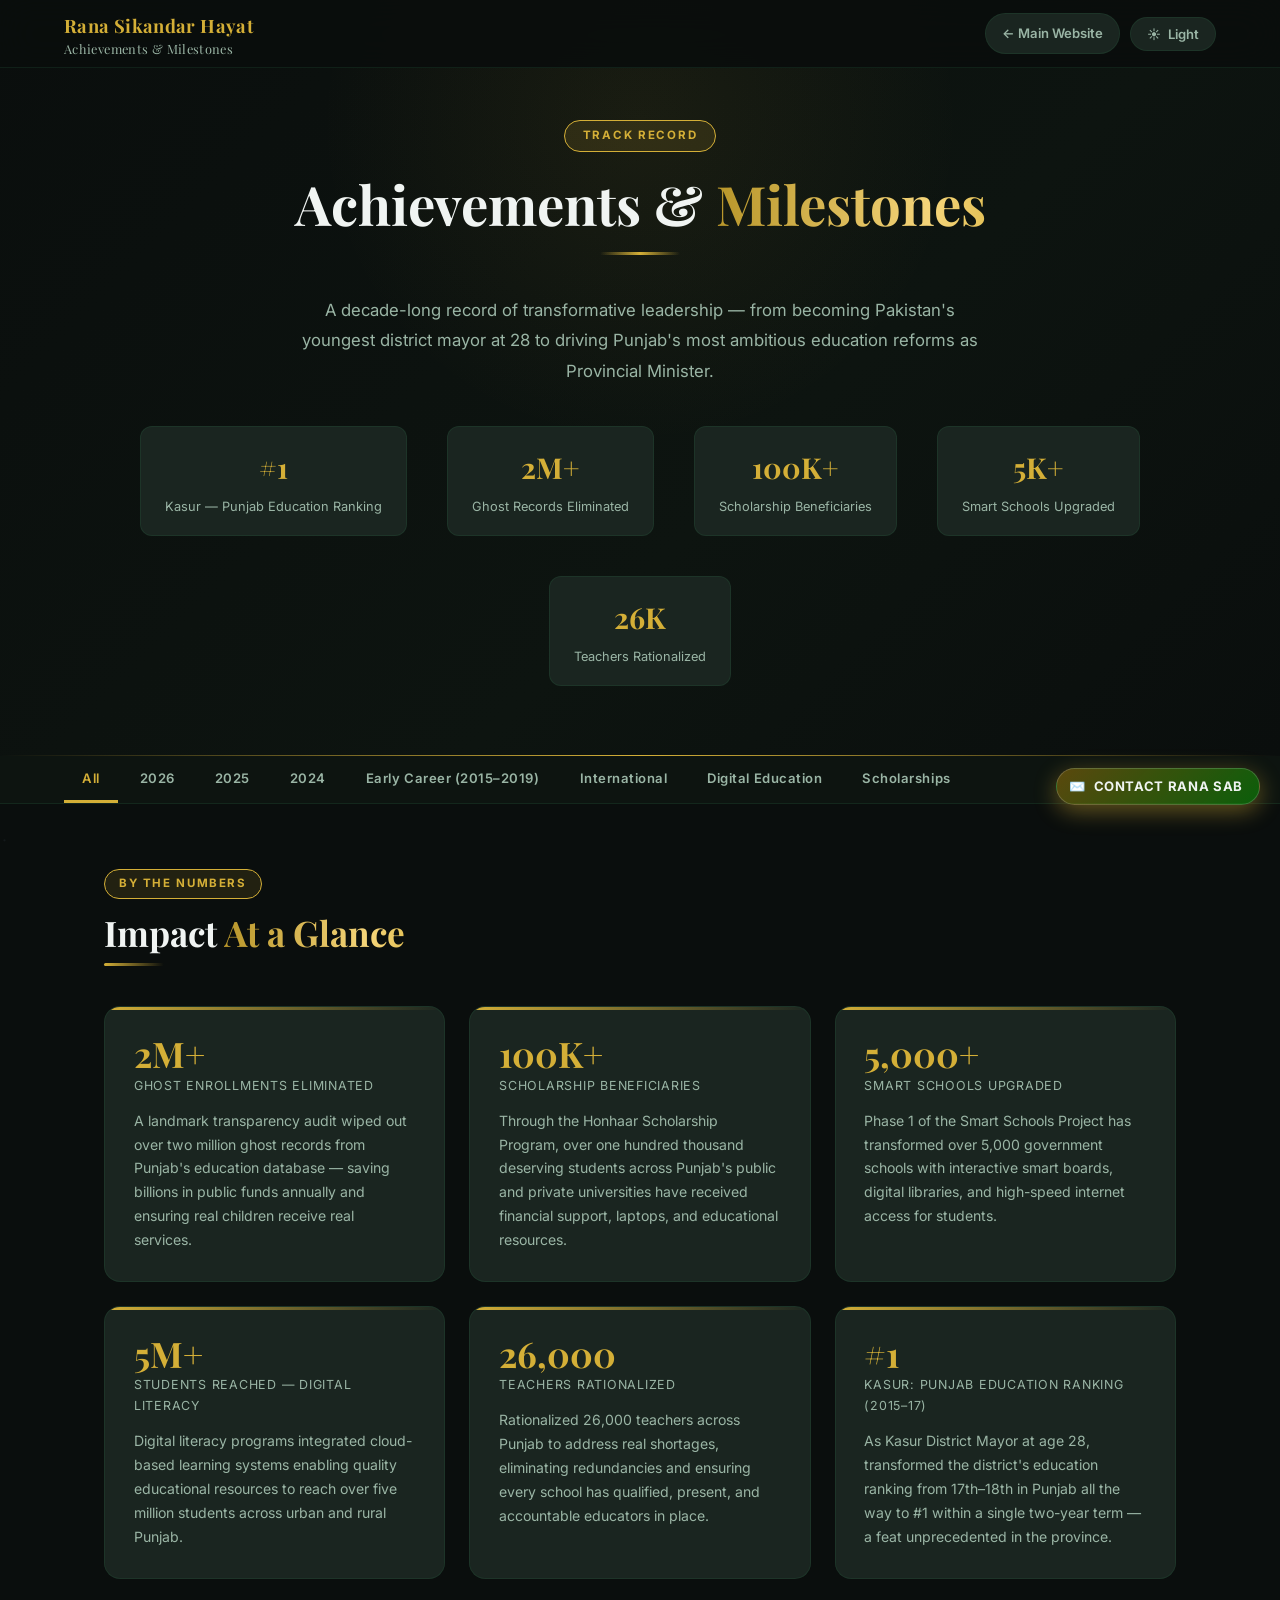
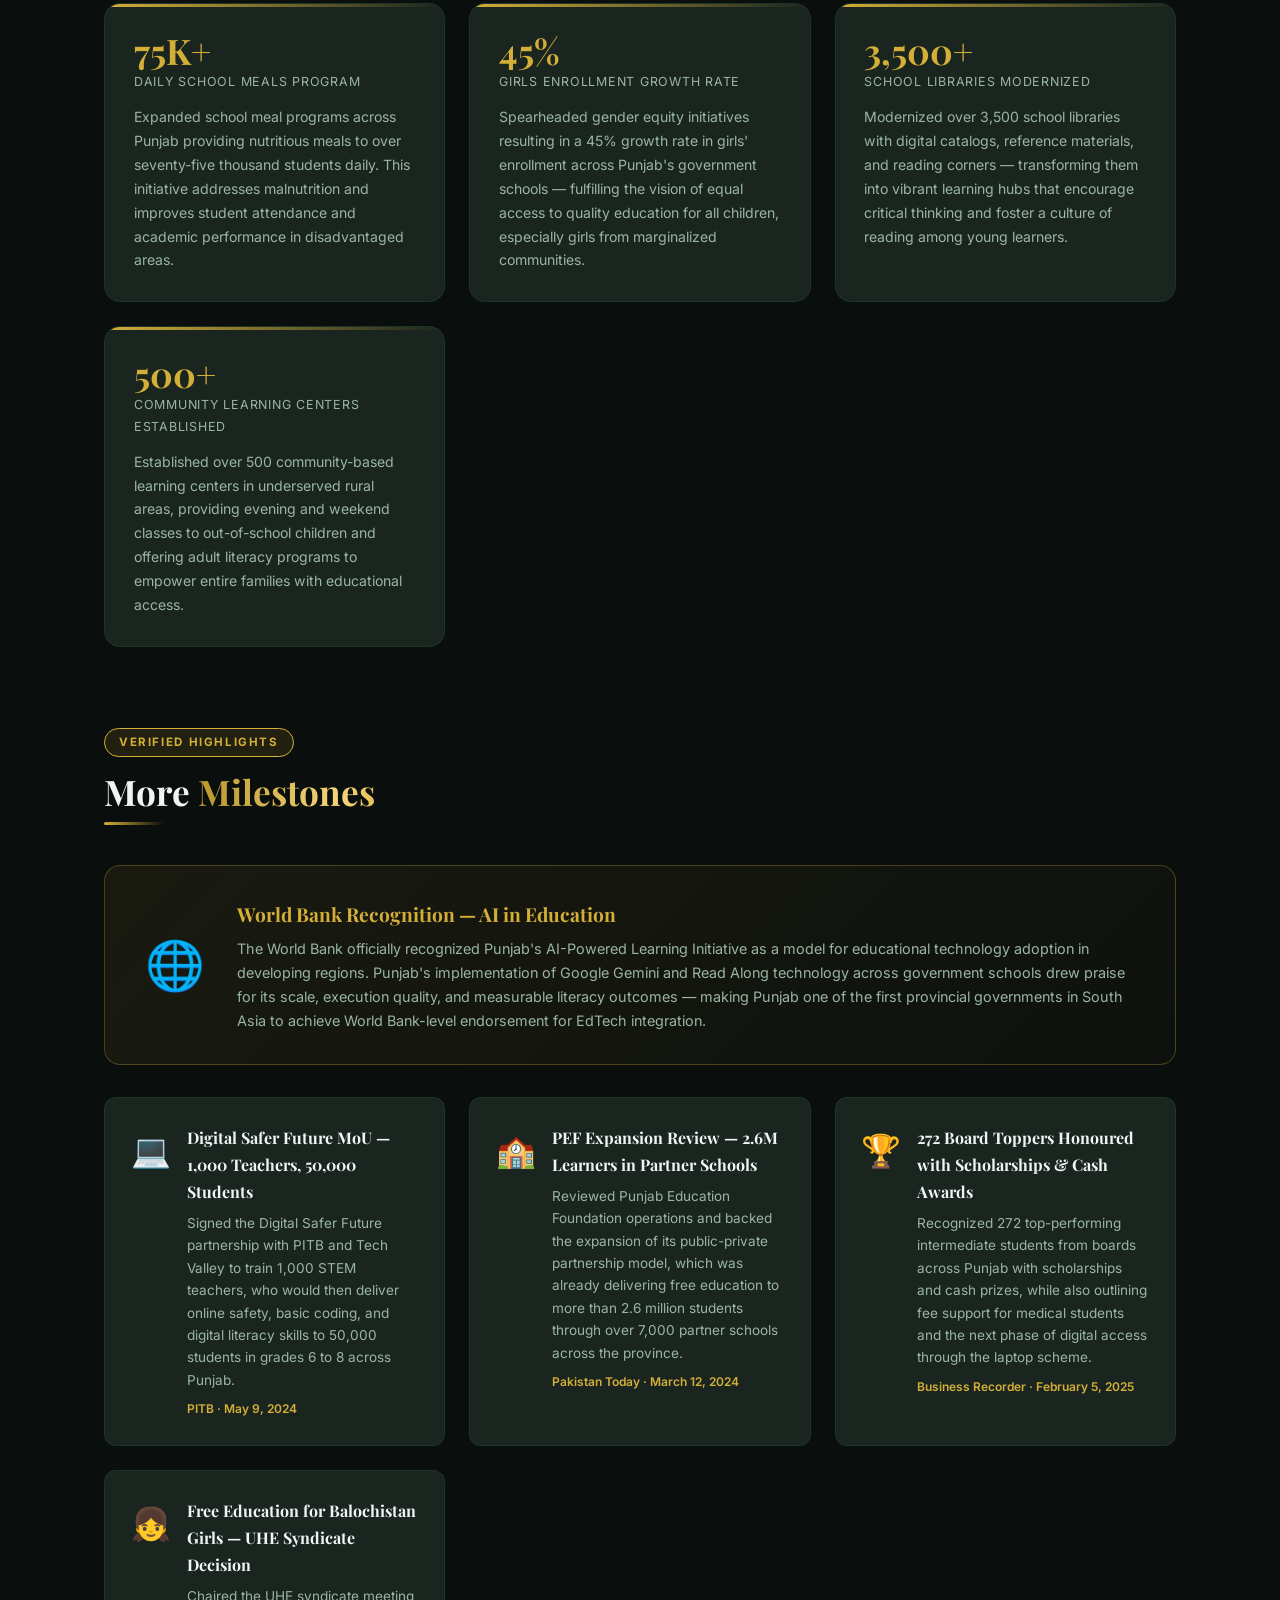
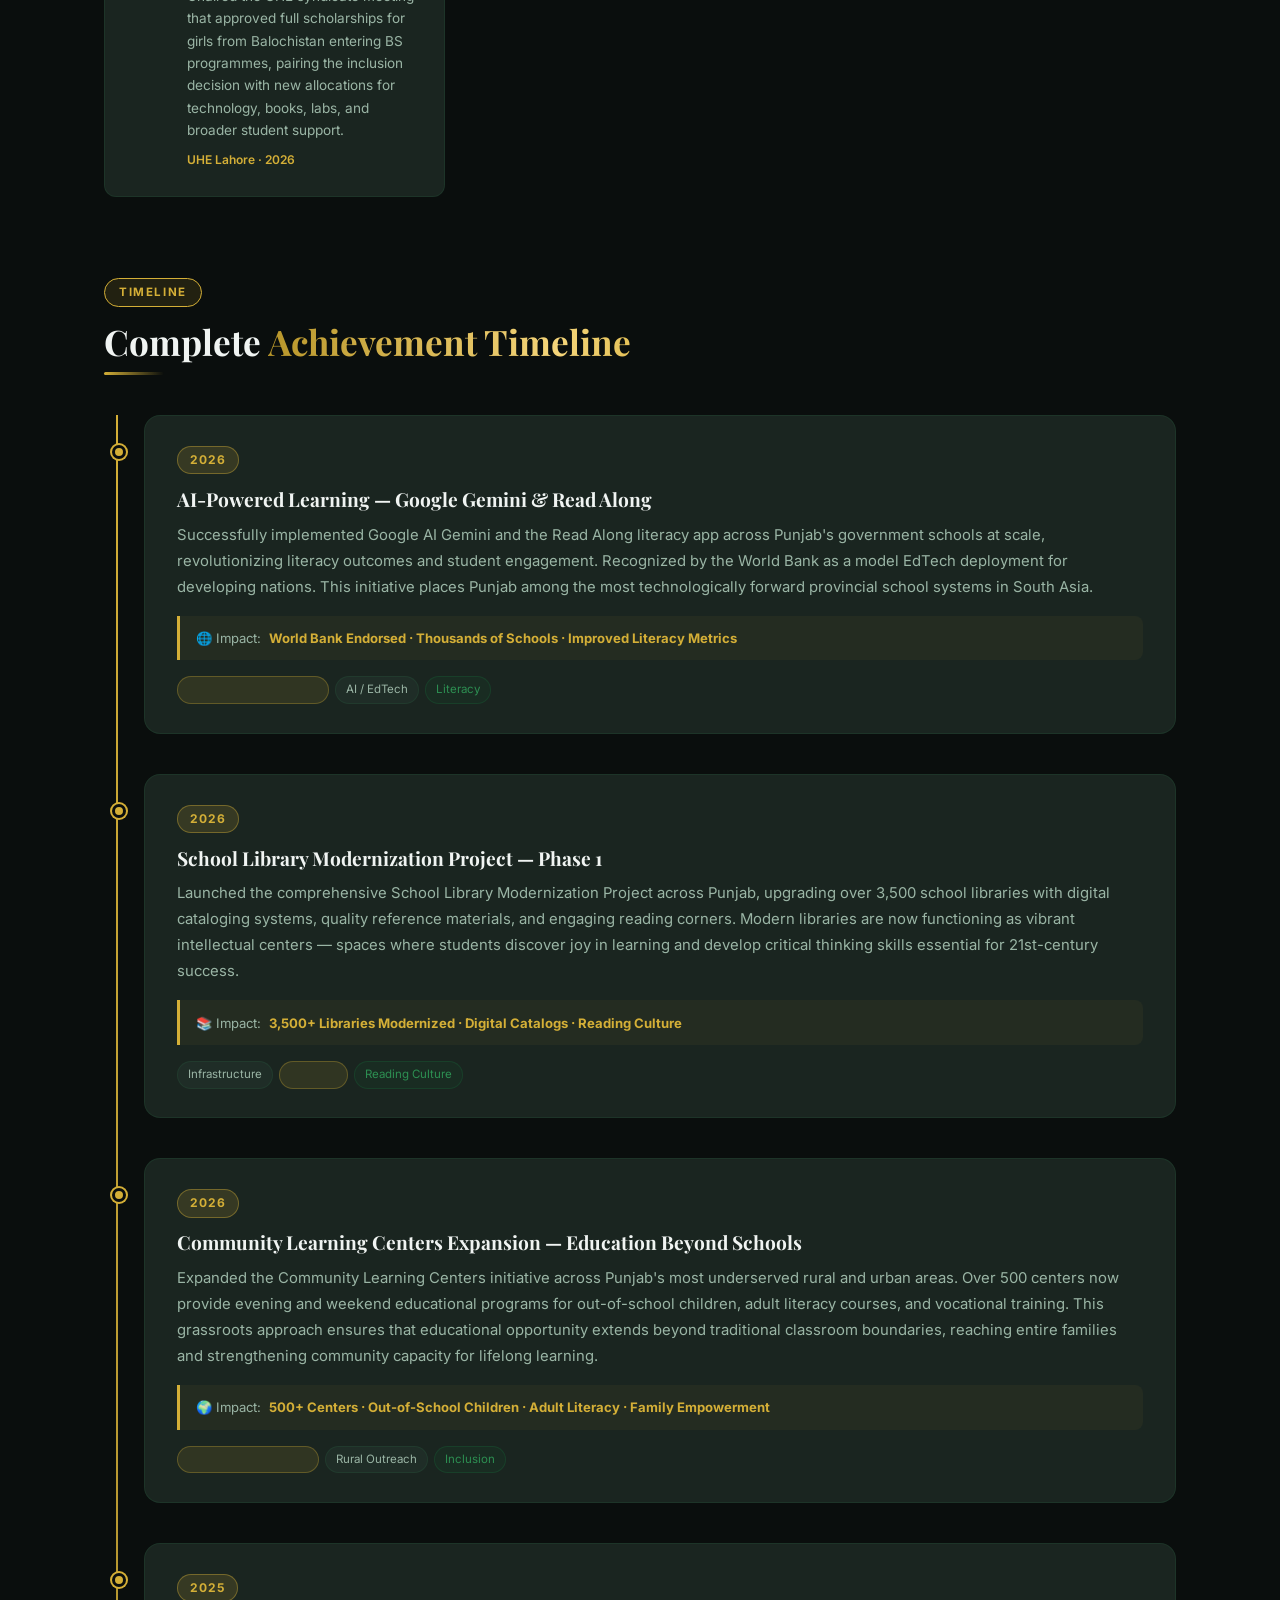
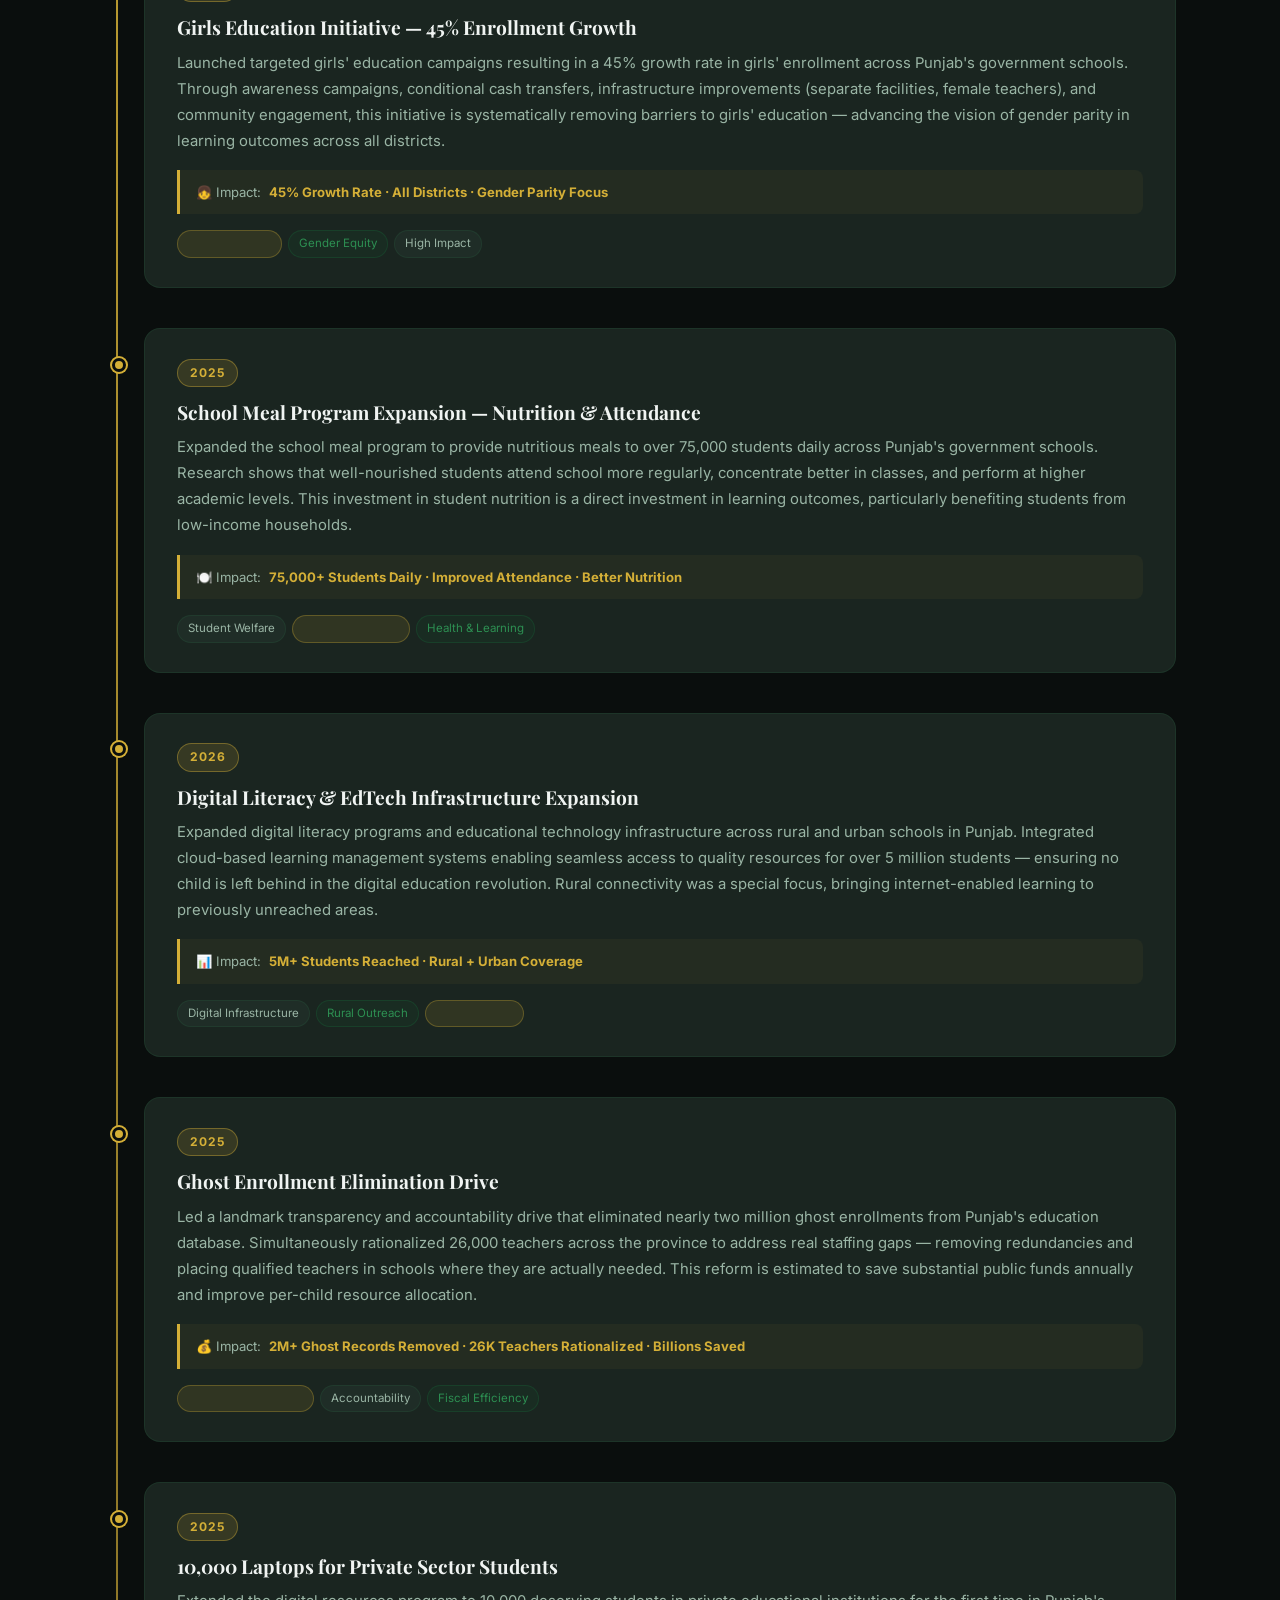
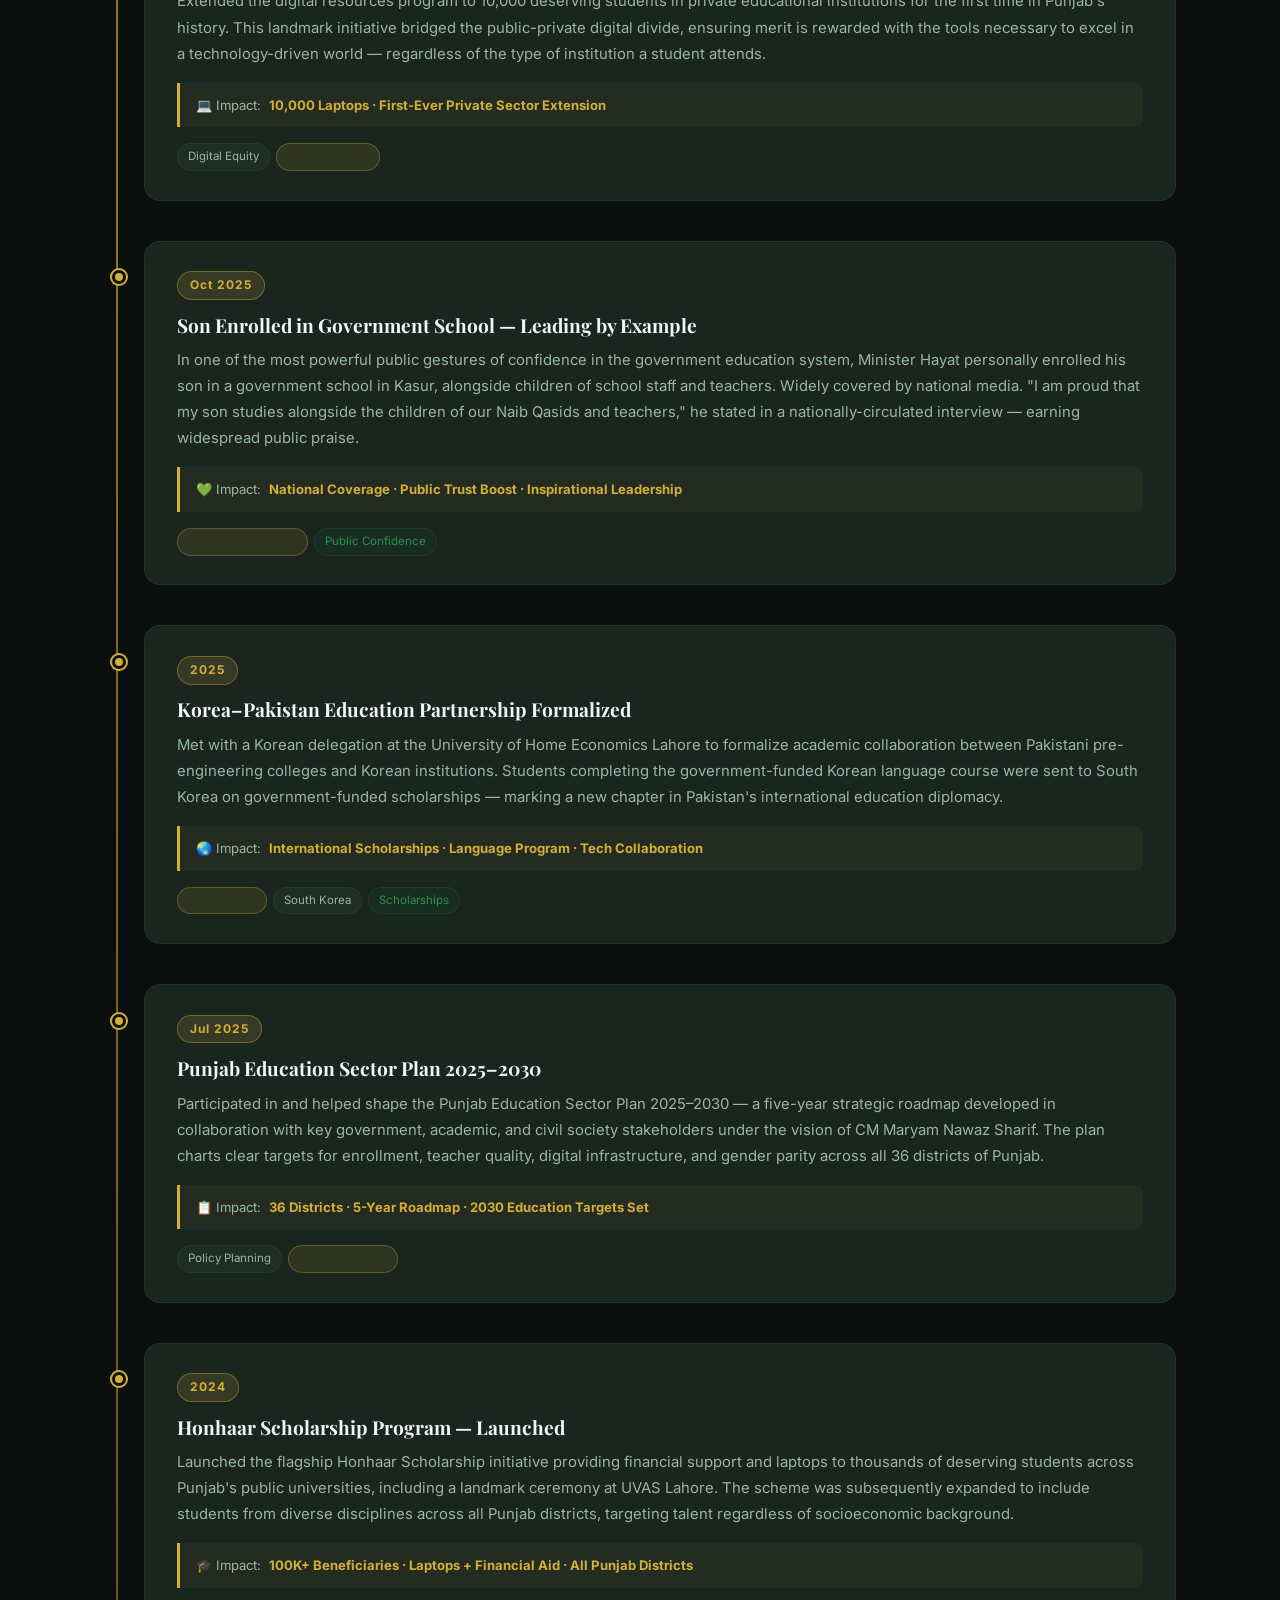
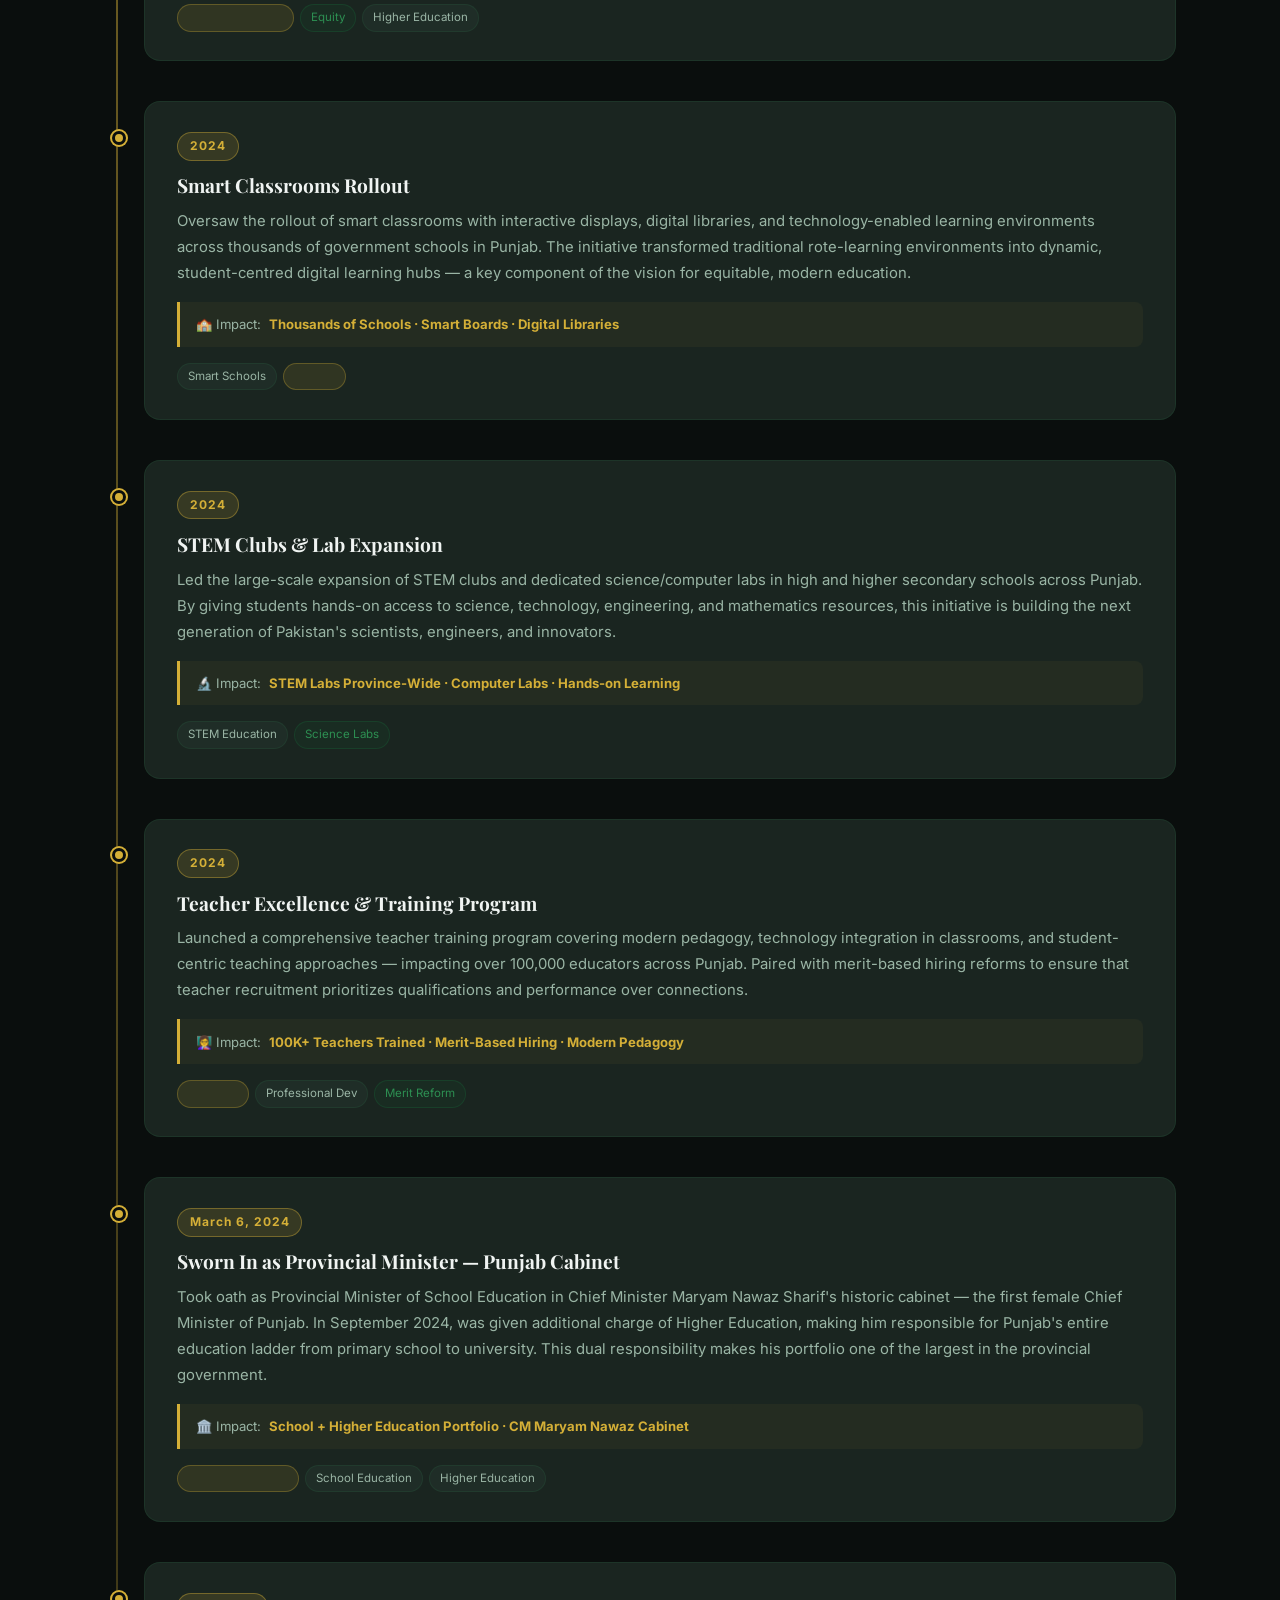
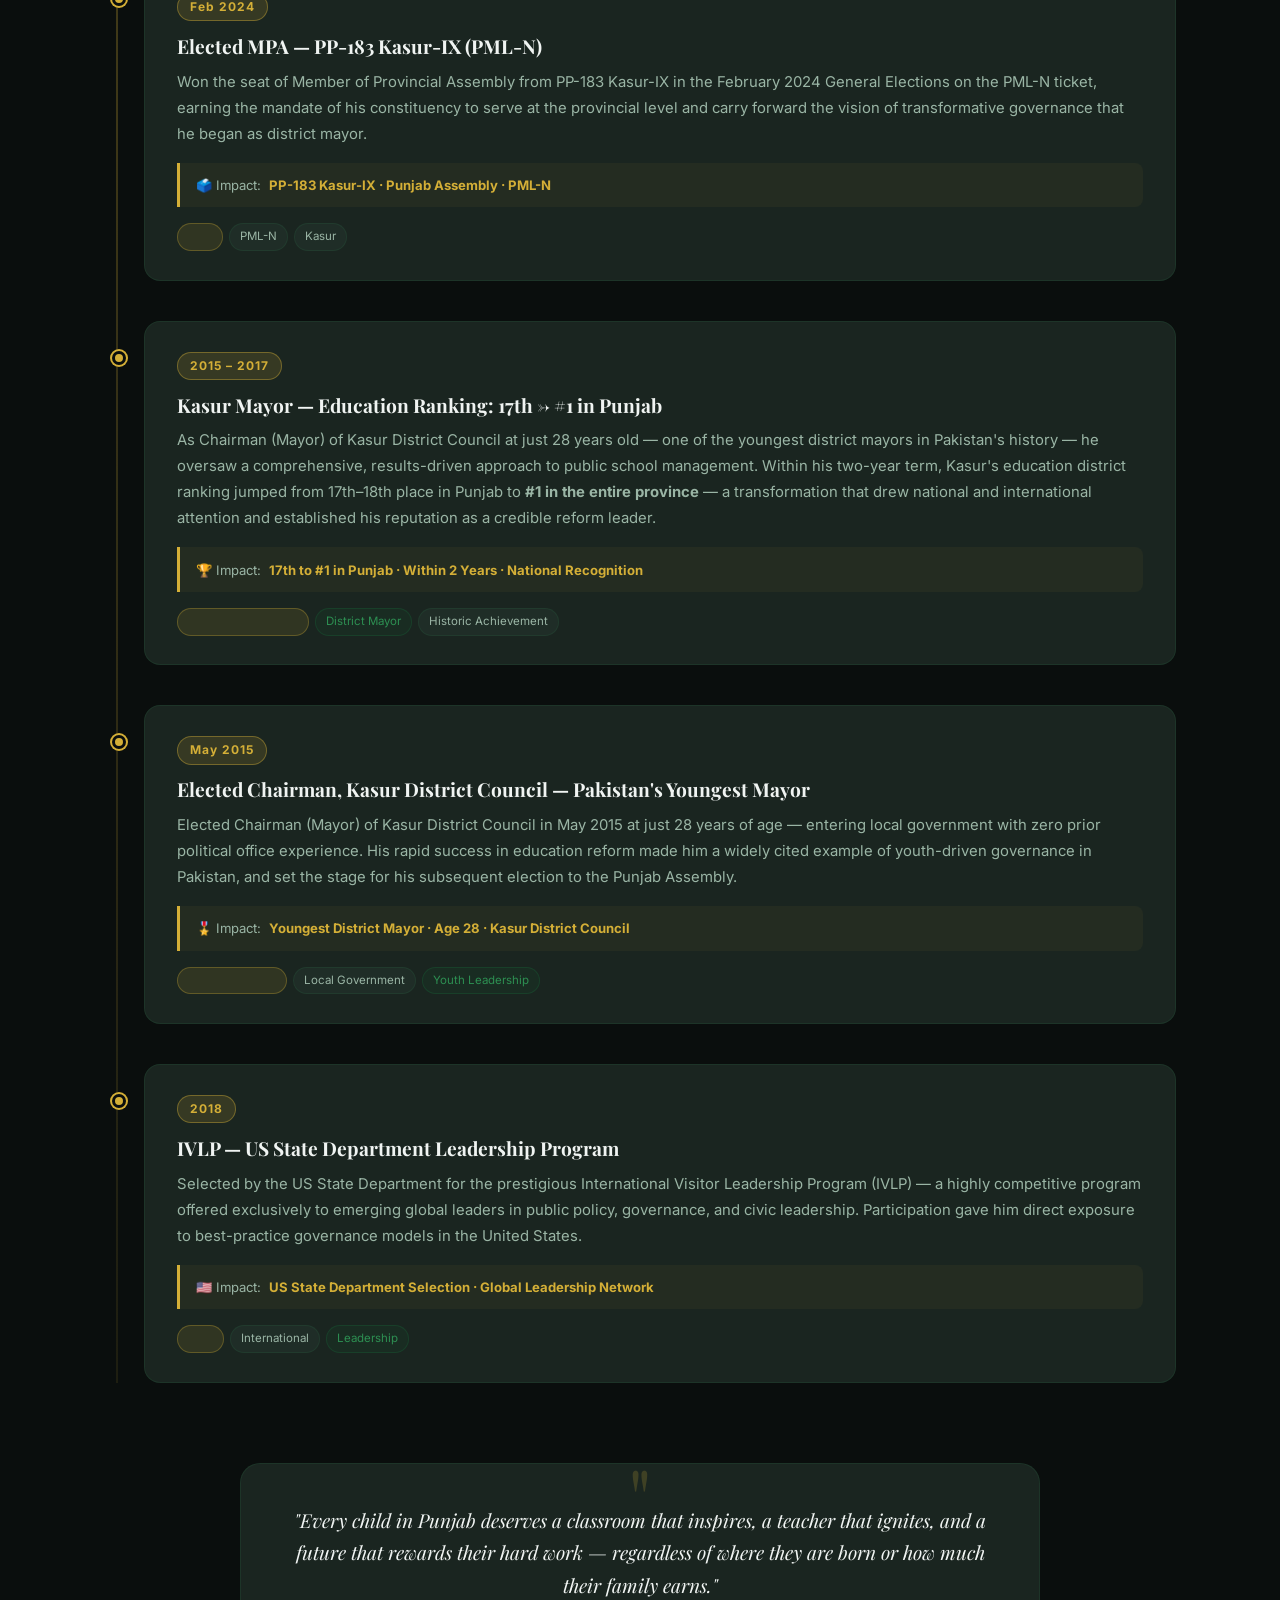
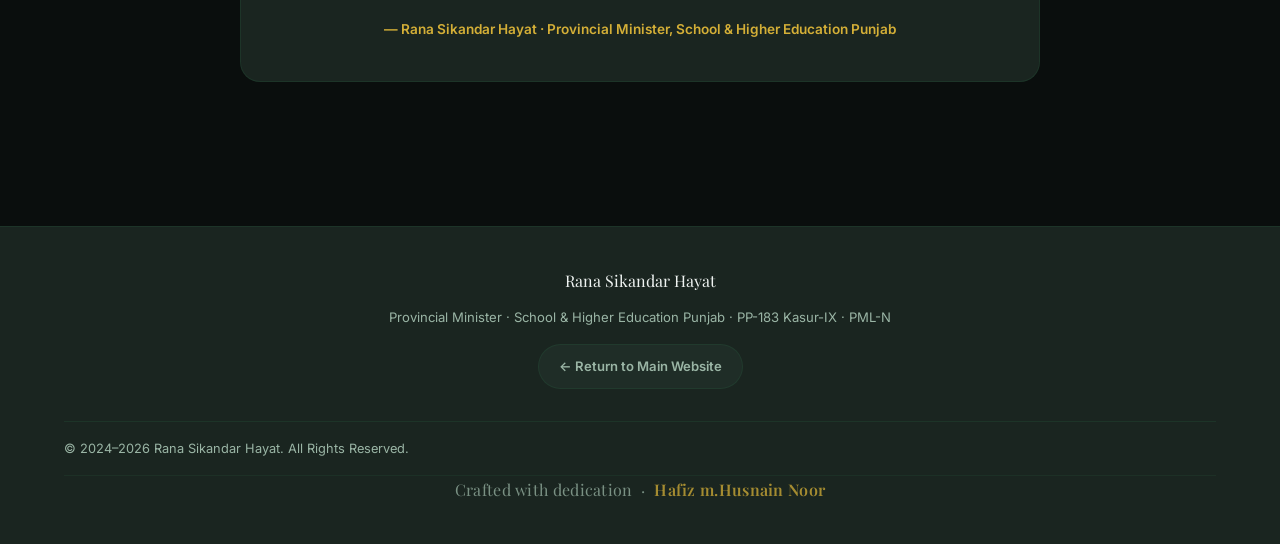
==== commit 2c91b164: "Add files via upload" ====
--- a/achievements.html
+++ b/achievements.html
@@ -112,13 +112,33 @@
         <div class="ach-label">Kasur: Punjab Education Ranking (2015–17)</div>
         <p style="margin-top:.8rem;">As Kasur District Mayor at age 28, transformed the district's education ranking from 17th–18th in Punjab all the way to #1 within a single two-year term — a feat unprecedented in the province.</p>
       </div>
+      <div class="ach-card reveal">
+        <div class="ach-number">75K+</div>
+        <div class="ach-label">Daily School Meals Program</div>
+        <p style="margin-top:.8rem;">Expanded school meal programs across Punjab providing nutritious meals to over seventy-five thousand students daily. This initiative addresses malnutrition and improves student attendance and academic performance in disadvantaged areas.</p>
+      </div>
+      <div class="ach-card reveal">
+        <div class="ach-number">45%</div>
+        <div class="ach-label">Girls Enrollment Growth Rate</div>
+        <p style="margin-top:.8rem;">Spearheaded gender equity initiatives resulting in a 45% growth rate in girls' enrollment across Punjab's government schools — fulfilling the vision of equal access to quality education for all children, especially girls from marginalized communities.</p>
+      </div>
+      <div class="ach-card reveal">
+        <div class="ach-number">3,500+</div>
+        <div class="ach-label">School Libraries Modernized</div>
+        <p style="margin-top:.8rem;">Modernized over 3,500 school libraries with digital catalogs, reference materials, and reading corners — transforming them into vibrant learning hubs that encourage critical thinking and foster a culture of reading among young learners.</p>
+      </div>
+      <div class="ach-card reveal">
+        <div class="ach-number">500+</div>
+        <div class="ach-label">Community Learning Centers Established</div>
+        <p style="margin-top:.8rem;">Established over 500 community-based learning centers in underserved rural areas, providing evening and weekend classes to out-of-school children and offering adult literacy programs to empower entire families with educational access.</p>
+      </div>
     </div>
   </section>
 
   <!-- ══ SECTION: WORLD BANK RECOGNITION ══ -->
-  <section class="ach-section" data-ach="all intl 2026 digital">
-    <div class="ach-section-tag">International Recognition</div>
-    <h2 class="ach-section-title reveal">Global <span class="gold">Recognition</span></h2>
+  <section class="ach-section" data-ach="all">
+    <div class="ach-section-tag">Verified Highlights</div>
+    <h2 class="ach-section-title reveal">More <span class="gold">Milestones</span></h2>
     <div class="ach-divider"></div>
 
     <div class="wb-recognition reveal">
@@ -131,35 +151,35 @@
 
     <div class="recognition-grid">
       <div class="recognition-card reveal">
-        <div class="rec-icon">🤝</div>
+        <div class="rec-icon">💻</div>
         <div class="rec-body">
-          <h4>Google Partnership — AI Literacy</h4>
-          <p>Successfully partnered with Google to implement Gemini AI and Read Along across Punjab's government school system — one of the largest educational AI deployments in South Asia.</p>
-          <span class="rec-source">Google · Punjab School Education Dept · 2026</span>
+          <h4>Digital Safer Future MoU — 1,000 Teachers, 50,000 Students</h4>
+          <p>Signed the Digital Safer Future partnership with PITB and Tech Valley to train 1,000 STEM teachers, who would then deliver online safety, basic coding, and digital literacy skills to 50,000 students in grades 6 to 8 across Punjab.</p>
+          <span class="rec-source">PITB · May 9, 2024</span>
         </div>
       </div>
       <div class="recognition-card reveal">
-        <div class="rec-icon">🇰🇷</div>
+        <div class="rec-icon">🏫</div>
         <div class="rec-body">
-          <h4>Korea–Pakistan Education MoU</h4>
-          <p>Facilitated a formal education partnership with South Korea, resulting in government-funded Korean language courses and fully-funded scholarships for qualifying students to study in Korea.</p>
-          <span class="rec-source">University of Home Economics Lahore · 2025</span>
+          <h4>PEF Expansion Review — 2.6M Learners in Partner Schools</h4>
+          <p>Reviewed Punjab Education Foundation operations and backed the expansion of its public-private partnership model, which was already delivering free education to more than 2.6 million students through over 7,000 partner schools across the province.</p>
+          <span class="rec-source">Pakistan Today · March 12, 2024</span>
         </div>
       </div>
       <div class="recognition-card reveal">
-        <div class="rec-icon">🏛️</div>
+        <div class="rec-icon">🏆</div>
         <div class="rec-body">
-          <h4>IVLP — US State Department</h4>
-          <p>Selected for the prestigious International Visitor Leadership Program by the US State Department — a program exclusively for emerging global leaders in governance and public policy.</p>
-          <span class="rec-source">US State Department · 2018</span>
+          <h4>272 Board Toppers Honoured with Scholarships &amp; Cash Awards</h4>
+          <p>Recognized 272 top-performing intermediate students from boards across Punjab with scholarships and cash prizes, while also outlining fee support for medical students and the next phase of digital access through the laptop scheme.</p>
+          <span class="rec-source">Business Recorder · February 5, 2025</span>
         </div>
       </div>
       <div class="recognition-card reveal">
-        <div class="rec-icon">📰</div>
+        <div class="rec-icon">👧</div>
         <div class="rec-body">
-          <h4>Media Coverage — Leading by Example</h4>
-          <p>Nationally covered by Express Tribune and major media outlets for enrolling his own son in a government school in Kasur — a powerful public act of confidence in the public education system.</p>
-          <span class="rec-source">Express Tribune · Dawn · ARY · Oct 2025</span>
+          <h4>Free Education for Balochistan Girls — UHE Syndicate Decision</h4>
+          <p>Chaired the UHE syndicate meeting that approved full scholarships for girls from Balochistan entering BS programmes, pairing the inclusion decision with new allocations for technology, books, labs, and broader student support.</p>
+          <span class="rec-source">UHE Lahore · 2026</span>
         </div>
       </div>
     </div>
@@ -185,7 +205,54 @@
           <span class="ach-tag green">Literacy</span>
         </div>
       </div>
-
+      <div class="ach-item reveal" data-filter="2026 digital">
+        <div class="ach-year-badge">2026</div>
+        <h3>School Library Modernization Project — Phase 1</h3>
+        <p>Launched the comprehensive School Library Modernization Project across Punjab, upgrading over 3,500 school libraries with digital cataloging systems, quality reference materials, and engaging reading corners. Modern libraries are now functioning as vibrant intellectual centers — spaces where students discover joy in learning and develop critical thinking skills essential for 21st-century success.</p>
+        <div class="ach-impact"><span>📚 Impact:</span><strong>3,500+ Libraries Modernized · Digital Catalogs · Reading Culture</strong></div>
+        <div class="ach-tags">
+          <span class="ach-tag">Infrastructure</span>
+          <span class="ach-tag gold">Libraries</span>
+          <span class="ach-tag green">Reading Culture</span>
+        </div>
+      </div>
+
+      <div class="ach-item reveal" data-filter="2026">
+        <div class="ach-year-badge">2026</div>
+        <h3>Community Learning Centers Expansion — Education Beyond Schools</h3>
+        <p>Expanded the Community Learning Centers initiative across Punjab's most underserved rural and urban areas. Over 500 centers now provide evening and weekend educational programs for out-of-school children, adult literacy courses, and vocational training. This grassroots approach ensures that educational opportunity extends beyond traditional classroom boundaries, reaching entire families and strengthening community capacity for lifelong learning.</p>
+        <div class="ach-impact"><span>🌍 Impact:</span><strong>500+ Centers · Out-of-School Children · Adult Literacy · Family Empowerment</strong></div>
+        <div class="ach-tags">
+          <span class="ach-tag gold">Community Education</span>
+          <span class="ach-tag">Rural Outreach</span>
+          <span class="ach-tag green">Inclusion</span>
+        </div>
+      </div>
+
+      <!-- 2025 -->
+      <div class="ach-item reveal" data-filter="2025">
+        <div class="ach-year-badge">2025</div>
+        <h3>Girls Education Initiative — 45% Enrollment Growth</h3>
+        <p>Launched targeted girls' education campaigns resulting in a 45% growth rate in girls' enrollment across Punjab's government schools. Through awareness campaigns, conditional cash transfers, infrastructure improvements (separate facilities, female teachers), and community engagement, this initiative is systematically removing barriers to girls' education — advancing the vision of gender parity in learning outcomes across all districts.</p>
+        <div class="ach-impact"><span>👧 Impact:</span><strong>45% Growth Rate · All Districts · Gender Parity Focus</strong></div>
+        <div class="ach-tags">
+          <span class="ach-tag gold">Girls Education</span>
+          <span class="ach-tag green">Gender Equity</span>
+          <span class="ach-tag">High Impact</span>
+        </div>
+      </div>
+
+      <div class="ach-item reveal" data-filter="2025">
+        <div class="ach-year-badge">2025</div>
+        <h3>School Meal Program Expansion — Nutrition & Attendance</h3>
+        <p>Expanded the school meal program to provide nutritious meals to over 75,000 students daily across Punjab's government schools. Research shows that well-nourished students attend school more regularly, concentrate better in classes, and perform at higher academic levels. This investment in student nutrition is a direct investment in learning outcomes, particularly benefiting students from low-income households.</p>
+        <div class="ach-impact"><span>🍽️ Impact:</span><strong>75,000+ Students Daily · Improved Attendance · Better Nutrition</strong></div>
+        <div class="ach-tags">
+          <span class="ach-tag">Student Welfare</span>
+          <span class="ach-tag gold">Nutrition Program</span>
+          <span class="ach-tag green">Health & Learning</span>
+        </div>
+      </div>
       <div class="ach-item reveal" data-filter="2026 digital">
         <div class="ach-year-badge">2026</div>
         <h3>Digital Literacy &amp; EdTech Infrastructure Expansion</h3>
@@ -385,16 +452,19 @@
   <div class="footer-bottom">
     <p>© 2024–2026 Rana Sikandar Hayat. All Rights Reserved.</p>
   </div>
+  <div class="footer-designer">
+    Crafted with dedication &nbsp;·&nbsp; <span>Hafiz m.Husnain Noor</span>
+  </div>
 </footer>
 
 <!-- BACK TO TOP -->
 <button class="back-to-top" id="backToTopPg" aria-label="Back to top">🔝</button>
 
 <!-- AUTO SCROLL -->
-<button class="auto-scroll-btn" id="autoScrollPg" title="Auto Scroll">⇓</button>
+<button class="auto-scroll-btn" id="autoScrollPg" title="Auto Scroll" aria-label="Auto Scroll">⇓</button>
 
 <!-- CONTACT BUTTON -->
-<a href="index.html#contact" class="contact-fixed-btn" id="contactFixedBtn" title="Contact Rana Sab">
+<a href="index.html#contact" class="contact-fixed-btn" id="contactFixedBtn" title="Contact Rana Sab" aria-label="Contact Rana Sab">
   <span class="cfb-icon">✉️</span>
   <span class="cfb-text">Contact Rana Sab</span>
 </a>
--- a/style.css
+++ b/style.css
@@ -24,6 +24,7 @@
   --yellow-light: #f6db7a;
   --yellow-dark: #b8860b;
   --bg: #0a0e0d;
+  --bg-secondary: #0d1410;
   --bg-gradient: linear-gradient(135deg, #0a0e0d 0%, #0f1612 50%, #0a0e0d 100%);
   --surface: #1a2520;
   --text: #f0f4f2;
@@ -490,8 +491,8 @@
   overflow: hidden;
   }
   .achievement-media {
-    width: 100%;
-    margin: -2rem 1.4rem;
+    width: calc(100% + 3rem);
+    margin: -1.5rem -1.5rem 1.4rem;
     aspect-ratio: 16 / 10;
     position: relative;
     overflow: hidden;
@@ -1238,7 +1239,7 @@
   margin: 0 !important;
 }
 .contact-fixed-btn:hover {
-  background: linear-gradient(135deg, #f0cc5500 0%, #d4af3700 100%);
+  background: linear-gradient(135deg, rgba(240,204,85,0.15) 0%, rgba(212,175,55,0.12) 100%);
   border: solid 1px #d4af37 !important;
   color: #ffc400;
   transform: translateY(-3px) scale(1.04);
@@ -1495,6 +1496,7 @@
   color: var(--text-secondary);
   font-size: 0.9rem;
 }
+
 
 @media (min-width: 1025px) {
   .hero-image-container {
@@ -2062,6 +2064,174 @@
   opacity: 1;
 }
 
+/* ═══════════════════════════════════════════════
+   FOOTER SPECIAL MOMENTS SECTION
+   ═══════════════════════════════════════════════ */
+
+.footer-moments {
+  background: linear-gradient(135deg, var(--bg-secondary, #0d1410) 0%, var(--surface) 100%);
+  border-top: 1px solid var(--border);
+  border-bottom: 1px solid var(--border);
+  padding: 3rem 5%;
+  position: relative;
+  overflow: hidden;
+}
+
+.footer-moments::before {
+  content: '';
+  position: absolute;
+  top: 0; left: 0; right: 0; bottom: 0;
+  background: radial-gradient(ellipse at 30% 50%, rgba(212,175,55,0.06) 0%, transparent 60%),
+              radial-gradient(ellipse at 70% 50%, rgba(26,107,58,0.06) 0%, transparent 60%);
+  pointer-events: none;
+}
+
+.footer-moments-inner {
+  max-width: 900px;
+  margin: 0 auto;
+  position: relative;
+  z-index: 1;
+}
+
+.fm-label {
+  font-size: 0.72rem;
+  font-weight: 700;
+  text-transform: uppercase;
+  letter-spacing: 2px;
+  color: var(--gold);
+  margin-bottom: 1.4rem;
+  display: flex;
+  align-items: center;
+  gap: 0.5rem;
+}
+
+.fm-card {
+  display: grid;
+  grid-template-columns: 260px 1fr;
+  gap: 2.5rem;
+  align-items: center;
+  background: rgba(255,255,255,0.02);
+  border: 1px solid rgba(212,175,55,0.18);
+  border-radius: 16px;
+  padding: 1.8rem 2rem;
+  box-shadow: 0 4px 30px rgba(0,0,0,0.2), inset 0 1px 0 rgba(212,175,55,0.08);
+  backdrop-filter: blur(8px);
+}
+
+.fm-photo-wrap {
+  position: relative;
+  border-radius: 12px;
+  overflow: visible;
+  flex-shrink: 0;
+}
+
+.fm-photo {
+  width: 100%;
+  height: 200px;
+  object-fit: cover;
+  border-radius: 12px;
+  display: block;
+  border: 2px solid rgba(212,175,55,0.35);
+  box-shadow: 0 8px 32px rgba(0,0,0,0.4), 0 0 0 1px rgba(212,175,55,0.1);
+  transition: transform 0.4s ease, box-shadow 0.4s ease;
+}
+
+.fm-photo:hover {
+  transform: scale(1.02);
+  box-shadow: 0 12px 40px rgba(0,0,0,0.5), 0 0 20px rgba(212,175,55,0.2);
+}
+
+.fm-photo-glow {
+  position: absolute;
+  inset: -2px;
+  border-radius: 14px;
+  background: linear-gradient(135deg, rgba(212,175,55,0.3), rgba(26,107,58,0.3));
+  z-index: -1;
+  filter: blur(8px);
+  opacity: 0.7;
+}
+
+.fm-badge-corner {
+  position: absolute;
+  top: -10px;
+  right: -10px;
+  width: 32px;
+  height: 32px;
+  background: linear-gradient(135deg, var(--gold), var(--gold-light));
+  border-radius: 50%;
+  display: flex;
+  align-items: center;
+  justify-content: center;
+  font-size: 0.9rem;
+  box-shadow: 0 3px 12px rgba(212,175,55,0.4);
+  border: 2px solid var(--surface);
+}
+
+.fm-info {
+  display: flex;
+  flex-direction: column;
+  gap: 0.8rem;
+}
+
+.fm-quote {
+  font-size: 0.82rem;
+  color: var(--gold);
+  font-style: italic;
+  opacity: 0.8;
+  line-height: 1.5;
+  padding-left: 0.8rem;
+  border-left: 2px solid rgba(212,175,55,0.4);
+}
+
+.fm-title {
+  font-family: 'Playfair Display', serif;
+  font-size: 1.15rem;
+  color: var(--text);
+  font-weight: 600;
+  margin: 0;
+}
+
+.fm-desc {
+  font-size: 0.86rem;
+  color: var(--text-secondary);
+  line-height: 1.7;
+  margin: 0;
+}
+
+.fm-gold {
+  color: var(--gold);
+  font-weight: 600;
+}
+
+.fm-meta {
+  display: flex;
+  flex-wrap: wrap;
+  gap: 0.5rem;
+  margin-top: 0.3rem;
+}
+
+.fm-tag {
+  font-size: 0.75rem;
+  color: var(--text-secondary);
+  background: rgba(212,175,55,0.08);
+  border: 1px solid rgba(212,175,55,0.2);
+  border-radius: 20px;
+  padding: 3px 10px;
+  font-weight: 500;
+}
+
+@media (max-width: 640px) {
+  .fm-card {
+    grid-template-columns: 1fr;
+    gap: 1.5rem;
+    padding: 1.2rem;
+  }
+  .fm-photo {
+    height: 220px;
+    width: 100%;
+  }
+}
+
 footer {
   background: var(--surface);
   border-top: 1px solid var(--border);
@@ -2920,6 +3090,10 @@
   .footer-brand {
     grid-column: auto;
   }
+
+  .index-footer {
+  padding-bottom: 40px;
+}
 }
 
 .auto-scroll-btn {
@@ -3088,7 +3262,7 @@
     left: 50% !important;
     right: auto !important;
     transform: translateX(-50%) !important;
-    bottom: 1.5rem !important;
+    bottom: 105px !important;
   }
 }
 
@@ -4072,7 +4246,7 @@
   height: 50px;
   border-radius: 50%;
   background: transparent;
-  color: #ff0000;
+  color: var(--gold);
   border: 1px solid var(--gold);
   font-size: 1.3rem;
   font-weight: 700;
@@ -4158,3 +4332,32 @@
 }
 
 /* === Consolidated Page Styles: End === */
+
+/* Page alignment fixes */
+body.content-page.page-public footer,
+body.content-page.page-achievements footer {
+  justify-content: center;
+  text-align: center;
+}
+
+body.content-page.page-public .footer-brand,
+body.content-page.page-achievements .footer-brand,
+body.content-page.page-public .footer-designer,
+body.content-page.page-achievements .footer-designer {
+  width: 100%;
+  text-align: center;
+}
+
+body.content-page.page-public .footer-back,
+body.content-page.page-achievements .footer-back {
+  margin: 0 auto;
+}
+
+@media (max-width: 768px) {
+  .contact-fixed-btn {
+    left: 50% !important;
+    right: auto !important;
+    transform: translateX(-50%) !important;
+    bottom: 12px !important;
+  }
+}
